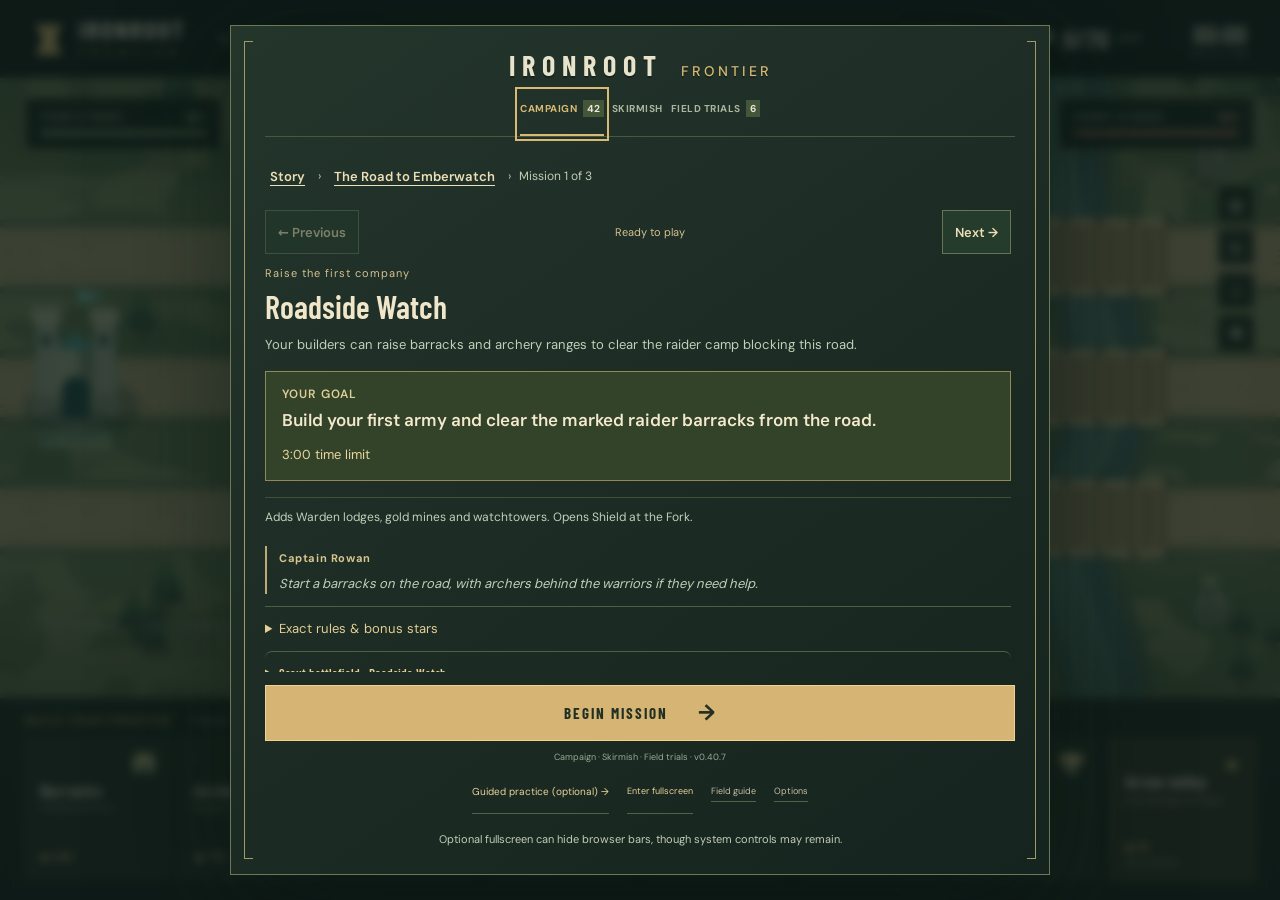
==== index.html @ f3756ae7 "Publish validated browser runtime" ====
<!doctype html>
<html lang="en" data-runtime-version="ironroot-v0.40.7">
  <head>
    <meta charset="UTF-8" />
    <meta
      name="viewport"
      content="width=device-width, initial-scale=1, viewport-fit=cover"
    />
    <meta name="theme-color" content="#121d1b" />
    <meta
      name="description"
      content="Build an army, defend your citadel and fight across the frontier in this real-time strategy game."
    />
    <title>Ironroot Frontier · RTS</title>
    <link rel="manifest" href="./manifest.webmanifest" />
    <link rel="icon" href="./icon.svg" type="image/svg+xml" />
    <link rel="stylesheet" href="./styles.css" />
    <link rel="stylesheet" href="./report-view.css" />
    <link rel="stylesheet" href="./reward-feedback.css" />
  </head>
  <body>
    <div class="app" id="app">
      <header class="topbar" id="topbar">
        <a class="brand" href="./" aria-label="Ironroot Frontier home"
          ><span class="brand-mark">♜</span
          ><span>IRONROOT<small>F R O N T I E R</small></span></a
        >
        <div class="match-label">
          <span class="live-dot"></span>
          <span id="matchType">SOLO SKIRMISH</span>
          <span class="separator">/</span>
          <span id="opponentLabel">THE IRON MARSHAL</span>
        </div>
        <div class="resources">
          <div class="gold-block">
            <span class="coin">◆</span><b id="gold">420</b
            ><small id="income">+10 /s</small>
          </div>
          <div class="army-block">
            <span>⚑</span><b id="army">0/70</b><small>ARMY</small>
          </div>
          <div class="clock-block">
            <b id="time">00:00</b><small id="battleClockLabel">BATTLE TIME</small>
          </div>
        </div>
      </header>
      <p id="armyCapacityStatus" class="sr-only" role="status"></p>
      <main class="battlefield" id="battlefield">
        <canvas
          id="battle"
          aria-label="Battlefield. Select a building below, then tap a green build slot to place it once. Hold Shift with a mouse click to keep building. Drag or middle mouse drag to explore. Right-click or Escape cancels placement. Arrow keys pan."
          tabindex="0"
        ></canvas>
        <div class="battle-top" id="battleTop">
          <div class="base-status yours">
            <span>YOUR CITADEL</span>
            <div class="hp-track"><i id="yourHp"></i></div>
            <b id="yourHpText">100%</b>
          </div>
          <div class="phase" id="phase">
            THE LONG REACH <small>THREE LANES · ONE FRONTIER</small>
          </div>
          <div class="base-status enemy">
            <span>ENEMY CITADEL</span>
            <div class="hp-track"><i id="enemyHp"></i></div>
            <b id="enemyHpText">100%</b>
          </div>
        </div>
        <div id="objectiveHUD" class="objective-hud hidden" role="region" aria-label="Mission objectives">
          <span id="objectiveIdentity" class="objective-identity hidden"></span>
          <b id="objectiveProgress"></b><span id="objectiveTime"></span>
          <div id="protectedTargets" class="protected-targets hidden" role="group" aria-label="Protected original structures; activate to focus camera"></div>
          <div id="minorReserveHUD" class="minor-reserve-hud hidden" role="group" aria-label="Optional north reserve">
            <button id="focusMinorReserve" class="protected-target minor-reserve-card" type="button" aria-describedby="minorReserveDescription">
              <span id="minorReserveTitle" class="protected-name"></span>
              <span id="minorReserveDetail" class="protected-health"></span>
              <span id="minorReserveLocation" class="protected-focus-hint">Focus north</span>
            </button>
            <span id="minorReserveDescription" class="sr-only"></span>
          </div>
          <button id="compactBuild" class="compact-build" type="button" aria-controls="commandDeck" aria-expanded="false" aria-label="Open building controls">Build</button>
        </div>
        <div id="protectedAlert" class="sr-only" role="status" aria-live="polite" aria-atomic="true"></div>
        <div class="toolbelt" id="battleTools">
          <button
            id="pause"
            class="icon-button"
            title="Pause (Space)"
            aria-label="Pause game"
          >
            Ⅱ</button
          ><button
            id="speed"
            class="icon-button"
            title="Battle speed: 1×. Change to 1.5×"
            aria-label="Battle speed: 1×. Change to 1.5×"
          >
            1×</button
          ><button
            id="sound"
            class="icon-button muted"
            title="Sound effects"
            aria-label="Enable sound effects"
          >
            ♪</button
          ><button
            id="settings"
            class="icon-button"
            title="Options"
            aria-label="Open options"
          >
            ⚙
          </button>
        </div>
        <div class="map-note" id="mapNote">
          <span id="mapDefaultNote"><span class="key">DRAG</span> to explore
          <span class="note-dot">·</span> <span class="key">TAP</span> a
          building to manage it</span>
          <span id="fogMemoryHint" class="hidden">Dashed markers: last seen · Details in Pause</span>
        </div>
        <div id="toast" class="toast" role="status"></div>
        <div class="selection-panel hidden" id="selectionPanel">
          <div class="selection-heading">
            <span id="selectionIcon"></span>
            <div>
              <h3 id="selectionTitle"></h3>
              <p id="selectionDetail"></p>
            </div>
            <button id="closeSelection" aria-label="Close building details">
              ×
            </button>
          </div>
          <div class="selection-stats" id="selectionStats"></div>
          <p class="selection-description" id="selectionDescription"></p>
          <p class="selection-capacity hidden" id="selectionCapacity"></p>
          <div class="upgrade-preview" id="upgradePreview"></div>
          <div class="selection-actions">
            <button id="upgrade" class="gold-button" aria-describedby="upgradePreview">Upgrade</button
            ><button id="sell" class="secondary-button">Salvage</button>
          </div>
        </div>
        <p id="bridgeBattleStatus" class="sr-only hidden" aria-live="off"></p>
        <p id="citadelBattleStatus" class="sr-only hidden" aria-live="off"></p>
        <div class="bottom-map" id="mapControls">
          <button
            id="home"
            class="map-jump"
            title="Your base"
            aria-label="Go to your base"
          >
            ⌂</button
          ><canvas
            id="minimap"
            aria-label="Map overview. Tap to move the camera."
          ></canvas
          ><button
            id="front"
            class="map-jump"
            title="Follow frontline"
            aria-label="Follow the frontline"
          >
            ⚔
          </button>
        </div>
        <div
          id="controllerCursor"
          class="controller-cursor hidden"
          aria-hidden="true"
        >
          <span>A</span>
        </div>
      </main>
      <div id="protectedDock" class="protected-dock hidden"></div>
      <nav id="protectedNavigation" class="protected-navigation hidden" aria-label="Battle controls"></nav>
      <section class="command-deck" id="commandDeck" aria-label="Building controls">
        <section id="campaignTeaching" class="campaign-teaching hidden" aria-label="Campaign teaching">
          <div id="campaignCoach" class="campaign-coach hidden" role="status" aria-live="polite" tabindex="0" aria-label="Campaign hint. Scroll for more detail.">
            <strong id="coachNext" class="coach-next"></strong>
            <b id="coachTitle"></b><span id="coachText"></span>
          </div>
          <div id="coachActions" class="deck-tools teaching-actions">
            <button id="coachResume" class="hidden">Start battle</button>
            <button id="toggleCoach" class="hidden" aria-pressed="true">Hide hints</button>
          </div>
        </section>
        <div class="deck-heading" id="deckHeading">
          <span id="buildPrompt">BUILD YOUR FRONTIER</span
          ><small id="buildHelp"
            >Choose a building, then place it in your territory.</small
          ><button id="cancelBuild" class="hidden">Cancel ×</button>
        </div>
        <div class="deck-tools">
          <button id="coachReplay" class="hidden">Pause to learn</button>
          <button id="allBuildings" class="hidden" aria-expanded="false" aria-controls="buildCards">All buildings</button>
        </div>
        <div class="deck-body">
          <div class="build-cards" id="buildCards"></div>
          <button id="rally" class="rally-card" aria-label="Arrow volley. Area damage to troops." aria-describedby="rallyCost" aria-pressed="false">
            <span class="rally-icon">✦</span><b>Arrow volley</b
            ><small>Area damage to troops</small
            ><span class="rally-cost" id="rallyCost"
              >◆ 75 <em>25s cooldown</em></span
            >
          </button>
        </div>
      </section>
    </div>
    <div class="modal-backdrop pause-veil hidden" id="pauseVeil">
      <section class="pause-menu modal" role="dialog" aria-modal="true" aria-labelledby="pauseTitle" aria-describedby="pauseContext" aria-hidden="true">
        <header class="menu-heading">
          <div class="eyebrow">BATTLE MENU</div>
          <h2 id="pauseTitle">Paused</h2>
          <p id="pauseContext"></p>
        </header>
        <div class="pause-briefing">
          <h3 id="pauseBattleName"></h3>
          <p id="pauseObjective"></p>
          <details class="bridge-details" id="pauseArmyDetails">
            <summary id="pauseArmySummary">Army capacity</summary>
            <p id="pauseArmyStatus"></p>
          </details>
          <details id="pauseFogDetails" class="bridge-details fog-memory-details hidden">
            <summary id="pauseFogSummary">Last-seen details</summary>
            <p>Last-seen details are old observations, not confirmed current state. Crowded labels are omitted from the field. Positions run left to right along the known map.</p>
            <ul id="pauseFogList" aria-label="Last-seen enemy details"></ul>
          </details>
          <details id="pauseBridgeDetails" class="bridge-details hidden">
            <summary id="pauseBridgeTitle">Bridge control · experimental</summary>
            <p id="pauseBridgeStatus"></p>
            <p id="pauseBridgeRules"></p>
            <p id="pauseBridgeLegend">Map labels: Y = you, E = enemy, — = unowned, X = payout blocked. An arrow points to the side attempting a ground capture. Bridges are numbered from the top road.</p>
          </details>
        </div>
        <p id="pauseCitadelLegacy" class="rules-description hidden">This saved battle keeps earlier rules. Start a new battle from its briefing for citadel choices.</p>
          <button id="pauseCitadel" class="secondary-button hidden">Citadel upgrades<small id="pauseCitadelStatus"></small></button>
        <button id="resume" class="gold-button" data-dialog-focus>Resume battle <span aria-hidden="true">→</span></button>
        <div class="pause-utilities">
          <button id="pauseSettings" class="secondary-button">Options<small>Audio, display &amp; saves</small></button>
          <button id="help" class="secondary-button" aria-label="Open field guide">Field guide<small>Units, controls &amp; economy</small></button>
        </div>
        <p id="pauseSaveStatus" class="menu-status" role="status" aria-live="polite"></p>
        <div class="runtime-update hidden" data-runtime-update>
          <p id="pauseUpdateStatus" data-runtime-update-status role="status" aria-live="polite"></p>
          <button type="button" class="secondary-button" data-runtime-update-action aria-describedby="pauseUpdateStatus">Save &amp; update</button>
        </div>
        <p id="battleLimitWarning" class="battle-limit-warning hidden" role="status"></p>
        <div class="pause-exit-actions">
          <button id="saveExit" class="secondary-button">Save &amp; return to title</button>
          <button id="restartBattle" class="text-button">Restart battle…</button>
        </div>
      </section>
    </div>
    <div class="modal-backdrop citadel-backdrop hidden" id="citadelModal">
      <section class="citadel-menu modal" role="dialog" aria-modal="true" aria-labelledby="citadelTitle" aria-describedby="citadelReadiness citadelPauseNote" aria-hidden="true">
        <header class="menu-heading"><div class="eyebrow">OPTIONAL CITADEL CHOICE</div><h2 id="citadelTitle" tabindex="0" data-dialog-focus>Citadel upgrades</h2>
          <p id="citadelPauseNote">Home citadel upgrades. Battle paused. Resume to advance time, earn gold and recover health.</p>
        </header>
        <p id="citadelReadiness" class="citadel-readiness"></p>
        <p>Choose <strong>one option for this battle</strong>. Each costs <strong>190 gold</strong>. The choice cannot be sold or swapped. Keeping your gold for troops is also an option.</p>
        <div class="citadel-choices">
          <section class="citadel-choice"><h3>Extra Arrow</h3><p>Each citadel shot adds a half-strength arrow at a <strong>different enemy</strong> in range: 16 damage, or 9 after 5:00. The main shot, firing speed and range stay the same. A lone enemy receives no extra shot.</p><button id="buyCitadelArrows" class="gold-button" aria-describedby="citadelReadiness">Choose Extra Arrow · 190 gold</button></section>
          <section class="citadel-choice"><h3>Regeneration</h3><p>Recover <strong>3 HP/sec</strong> after <strong>8 seconds without citadel damage</strong>, and at least 8 seconds after buying. New damage restarts the wait. Heals up to ordinary maximum health, with no instant heal or lifetime limit. Stops during timed citadel decay.</p><button id="buyCitadelRegen" class="gold-button" aria-describedby="citadelReadiness">Choose Regeneration · 190 gold</button></section>
        </div>
        <div class="citadel-observation"><h3>Your citadel</h3><p id="citadelPlayerStatus"></p><h3>Enemy citadel</h3><p id="citadelEnemyStatus"></p></div>
        <details class="citadel-ai"><summary>How the enemy chooses</summary><p id="citadelAIPolicy"></p></details>
        <p id="citadelPurchaseStatus" class="menu-status" role="status" aria-live="polite"></p>
        <p id="citadelSaveWarning" class="menu-status save-warning hidden" role="alert" tabindex="-1"></p>
        <button id="citadelRetrySave" class="secondary-button hidden">Retry saving choice</button>
        <div class="citadel-actions"><button id="citadelBack" class="secondary-button">Back to pause menu</button><button id="citadelResume" class="gold-button">Resume battle</button></div>
      </section>
    </div>
    <div class="viewport-pause hidden" id="viewportModal">
      <section role="dialog" aria-modal="true" aria-labelledby="viewportTitle" aria-describedby="viewportReason" aria-hidden="true">
        <div class="viewport-message" role="region" tabindex="0" aria-labelledby="viewportTitle"><h2 id="viewportTitle">Battle paused for screen size</h2><p id="viewportReason">Rotate your device or enlarge the window. Your battle stays paused.</p><p id="viewportSaveStatus" role="status"></p></div>
        <div class="viewport-actions"><button id="viewportResume" class="gold-button" disabled>Resume battle</button><button id="viewportExit" class="secondary-button" data-dialog-focus>Save &amp; return to title</button></div>
      </section>
    </div>
    <div class="modal-backdrop" id="welcome">
      <section
        class="welcome modal campaign-mode"
        role="dialog"
        aria-modal="true"
        aria-labelledby="welcomeTitle"
      >
        <div class="eyebrow">A REAL-TIME TUG OF WAR</div>
        <div class="welcome-sigil">♜</div>
        <h1 id="welcomeTitle">IRONROOT<span>FRONTIER</span></h1>
        <p class="welcome-copy">
          Build your army and break through<br />to the enemy citadel.
        </p>
        <div class="welcome-rule"></div>
        <div class="mode-tabs">
          <button class="active" data-mode="campaign" aria-pressed="true">CAMPAIGN <span id="campaignCount">23</span></button
          ><button data-mode="skirmish" aria-pressed="false">SKIRMISH</button
          ><button data-mode="challenges">FIELD TRIALS <span>6</span></button>
        </div>
        <div id="skirmishConfig" class="hidden">
          <div class="mode-label">CHOOSE YOUR OPPONENT</div>
          <div class="difficulty-choices">
            <button class="active" data-difficulty="easy" aria-pressed="true">
              <b>The Outrider</b><small>Easy</small></button
            ><button data-difficulty="normal" aria-pressed="false">
              <b>The Marshal</b><small>Normal</small></button
            ><button data-difficulty="hard" aria-pressed="false">
              <b>The Warlord</b><small>Hard</small>
            </button>
          </div>
          <details class="map-picker" id="mapPicker">
            <summary id="mapPickerToggle">
              Battlefield <b id="selectedMapName">Classic</b>
            </summary>
            <div
              class="map-choices"
              id="mapChoices"
              aria-label="Choose battlefield"
            ></div>
            <p class="map-description" id="mapDescription"></p>
          </details>
          <label class="skirmish-rules-label" for="skirmishRules">Endgame
            <select id="skirmishRules" aria-describedby="skirmishRulesSummary">
              <option value="frontier-air-local-open">Open endgame</option>
              <option value="frontier-air-local-timed">Timed endgame</option>
            </select>
          </label>
          <p id="skirmishRulesSummary" class="rules-description"></p>
          <label class="skirmish-bridge-label" for="skirmishBridgeIncome">
            <input type="checkbox" id="skirmishBridgeIncome" aria-describedby="skirmishBridgeDescription" />
            <span>Bridge control income <small>Experimental · off by default</small></span>
          </label>
          <label class="skirmish-bridge-label" for="skirmishFog">
            <input type="checkbox" id="skirmishFog" aria-describedby="skirmishFogAvailability skirmishFogDescription" />
            <span>Fog of war <small>Experimental · off by default</small></span>
          </label>
          <p id="skirmishFogAvailability" class="rules-description"></p>
          <details class="skirmish-details" id="skirmishDetails">
            <summary>Battle rules &amp; details</summary>
            <h3>Endgame</h3>
            <p id="skirmishRulesDescription" class="rules-description"></p>
            <h3>Bridge control income</h3>
            <p id="skirmishBridgeDescription" class="rules-description"></p>
            <h3>Fog of war</h3>
            <p id="skirmishFogDescription" class="rules-description"></p>
            <h3>Citadel upgrades</h3>
            <p class="rules-description">Click or tap your home citadel to open Citadel upgrades, or use the pause menu. Spend 190 gold once on Extra Arrow or Regeneration, or keep the gold for your army.</p>
            <p class="rules-description">Saved battles keep their original rules.</p>
          </details>
        </div>
        <p class="skirmish-scroll-hint">Scroll to browse setup ↕</p>
        <div id="campaignConfig">
          <nav class="campaign-path" aria-label="Campaign navigation">
            <button id="campaignStoryNav">Story</button><span aria-hidden="true">›</span>
            <button id="campaignChapterNav"></button><span aria-hidden="true" data-mission-path>›</span>
            <span id="campaignMissionPosition" data-mission-path aria-current="page"></span>
          </nav>
          <section id="campaignStoryPage" class="hidden" aria-labelledby="campaignStoryTitle">
            <p class="campaign-kicker">THE STORY</p>
            <h2 id="campaignStoryTitle" tabindex="-1">The Ironroot Campaign</h2>
            <p class="campaign-story-copy">Rally the valley to reopen the sealed northern road, carry its signal over the mountains, and open the roads beyond the Crownworks.</p>
            <button id="campaignReturnMission" class="campaign-return">Return to your briefing →</button>
            <h3>Choose a chapter</h3>
            <div class="campaign-chapters" id="campaignChapters" aria-label="Chapters"></div>
            <details class="campaign-progress">
              <summary>Campaign progress</summary>
              <p id="campaignProgressText"></p>
              <p id="campaignIntroProgressText"></p>
            </details>
          </section>
          <section id="campaignChapterPage" class="hidden" aria-labelledby="campaignChapterTitle">
            <p class="campaign-kicker" id="campaignChapterLabel"></p>
            <h2 class="campaign-chapter-title" id="campaignChapterTitle" tabindex="-1"></h2>
            <p class="campaign-chapter-story" id="campaignChapterStory"></p>
            <p id="campaignChapterProgress" class="campaign-chapter-progress"></p>
            <h3>Choose a mission</h3>
            <div class="campaign-missions" id="campaignMissions" aria-label="Missions in this chapter"></div>
          </section>
          <section class="campaign-brief" id="campaignMissionPage" aria-labelledby="campaignMissionTitle">
            <div class="campaign-mission-nav" aria-label="Browse missions">
              <button id="campaignPrevious">← Previous</button>
              <span id="campaignMissionStatus"></span>
              <button id="campaignNext">Next →</button>
            </div>
            <p class="campaign-kicker" id="campaignMissionSubtitle"></p>
            <h2 id="campaignMissionTitle" tabindex="-1"></h2>
            <p id="campaignMissionDescription"></p>
            <div class="campaign-goal" aria-labelledby="campaignGoalLabel">
              <h3 id="campaignGoalLabel">Your goal</h3>
              <p id="campaignGoal"></p>
              <ul id="campaignGoalFacts"></ul>
              <p id="campaignProtection" class="hidden"></p>
            </div>
            <p class="campaign-unlock" id="campaignUnlock"></p>
            <div class="campaign-dialogue">
              <b id="campaignSpeaker"></b>
              <p id="campaignDialogue"></p>
            </div>
            <details id="campaignRules">
              <summary>Exact rules &amp; bonus stars</summary>
              <p class="challenge-objective" id="campaignObjective"></p>
              <ul id="campaignBriefing"></ul>
              <p class="campaign-medals" id="campaignMedals"></p>
            </details>
            <details class="campaign-scout" id="campaignScout">
              <summary id="campaignScoutToggle">Scout battlefield</summary>
              <div id="campaignScoutReport"></div>
            </details>
            <details id="campaignHintDetails">
              <summary>Commander’s hint</summary>
              <p id="campaignHint"></p>
            </details>
            <button id="skipIntroduction" class="text-button hidden">Return to current campaign</button>
          </section>
        </div>
        <div id="challengeConfig" class="hidden">
          <div class="challenge-choices" id="challengeChoices"></div>
          <div class="challenge-brief">
            <div class="challenge-heading">
              <h3 id="challengeName"></h3>
              <span id="challengeMedal"></span>
            </div>
            <p id="challengeDescription"></p>
            <p class="challenge-objective" id="challengeObjective"></p>
            <ul id="challengeBriefing"></ul>
            <details><summary>Scout the roads</summary><div id="challengeScouting"></div></details>
            <details>
              <summary>Commander’s hint</summary>
              <p id="challengeHint"></p>
            </details>
          </div>
        </div>
        <p id="briefingRestartStatus" class="save-warning hidden" role="status"></p>
        <button class="start-button" id="start">
          BEGIN MISSION <span>→</span>
        </button>
        <p class="save-status hidden" id="saveStatus" role="status"></p>
        <button id="exportUnreadableBattle" class="text-button hidden">Download original save</button>
        <div class="runtime-update hidden" data-runtime-update>
          <p id="welcomeUpdateStatus" data-runtime-update-status role="status" aria-live="polite"></p>
          <button type="button" class="secondary-button" data-runtime-update-action aria-describedby="welcomeUpdateStatus">Update game</button>
        </div>
        <p class="welcome-foot">Campaign · Skirmish · Field trials · v0.40.7</p>
        <div class="welcome-links">
          <a class="text-button training-link" id="welcomeTraining" href="./training.html" aria-label="Optional guided practice. Learn without changing your saved battle">Guided practice (optional) →</a>
          <button class="text-button" id="welcomeFullscreen" type="button" data-fullscreen aria-pressed="false" aria-describedby="welcomeFullscreenStatus">Enter fullscreen</button>
          <button class="text-button" id="welcomeHelp">
            Field guide</button
          ><button class="text-button" id="welcomeSettings">
            Options
          </button><button class="text-button hidden" id="lastResult">Last battle report</button>
          <p id="welcomeFullscreenStatus" class="welcome-fullscreen-status" data-fullscreen-status role="status">Fullscreen is optional and depends on your browser and device.</p>
        </div>
      </section>
    </div>
    <div class="modal-backdrop hidden" id="helpModal">
      <section
        class="guide modal"
        role="dialog"
        aria-modal="true"
        aria-labelledby="guideTitle"
      >
        <button
          class="modal-close"
          id="closeHelp"
          aria-label="Close field guide"
        >
          ×
        </button>
        <div class="eyebrow">THE COMMANDER'S FIELD GUIDE</div>
        <h2 id="guideTitle">How to play</h2>
        <p class="guide-intro">
          Build and upgrade your army’s buildings to destroy the enemy citadel;
          your troops march and fight automatically.
        </p>
        <div class="guide-grid">
          <article>
            <span>01</span>
            <h3>Build your army</h3>
            <p>
              Use the gold that arrives over time to place troop buildings on green slots;
              their troops march down the nearest lane.
            </p>
          </article>
          <article>
            <span>02</span>
            <h3>Combine troop types</h3>
            <p>
              Protect archers with warriors while wizards hit groups of ground troops.
              Against towers, bring siege; against gryphons that bypass melee,
              bring archers.
            </p>
          </article>
          <article>
            <span>03</span>
            <h3>Commit to a lane</h3>
            <p>
              Build several troop buildings in one lane, or spread them across lanes.
              Forward buildings reinforce faster, but are exposed.
            </p>
          </article>
          <article>
            <span>04</span>
            <h3>Support your troops</h3>
            <p>
              Towers buy time, but don't heal. Upgrade surviving buildings,
              invest in gold mines, or use an arrow volley to thin enemy troops.
            </p>
          </article>
        </div>
        <div class="guide-tip">
          <b>A war of attrition.</b> Towers can be worn down by continuous
          waves. After 5 minutes, production accelerates. Only in timed endgame,
          both citadels begin to crumble after 7 minutes. Open endgame has no timed citadel decay.
        </div>
        <p class="controls">
          <b>Mouse:</b> Left-click to place once or select · Shift-click to keep building · Drag or middle mouse drag to pan · Right-click to cancel placement<br />
          <b>Touch:</b> Tap to build once, then choose again · Drag to pan · Tap the minimap to jump<br /><b
            >Keyboard:</b
          >
          <span id="buildingKeyHelp"></span><br /><span id="battleKeyHelp"></span>
        </p>
        <p class="controls">Fullscreen is in Options, available from the title screen or pause menu. Use Tab then Enter or Space to activate its button. Browser and device support varies; Esc exits fullscreen.</p>
        <p class="controls" id="controllerHelp">
          <b>Controller · experimental:</b> Left stick moves the cursor, right
          stick pans. A confirms, B cancels, LB/RB chooses buildings, X opens
          HUD focus, Y arms Arrow volley, Start pauses. D-pad navigates controls. LT
          slows the cursor. Connect a standard controller and press a button.
          Physical hardware validation is ongoing.
        </p>
        <details class="codex-section" id="rosterGuide">
          <summary id="rosterGuideToggle">
            <span>Units &amp; economy</span
            ><small>Stats, counters and costs</small>
          </summary>
          <div class="codex-content">
            <p class="codex-note map-reference-note">
              Skirmish offers three physical battlefields: Classic has three
              roads and 24 sites per side. Long March adds a longer neutral
              crossing. Twin Span has two roads and 16 sites per side. Troop
              statistics and income rules stay the same. Chapters 1–4 and field trials use Classic. Chapter 5 also uses
              Long March and Twin Span. Shared Crossing in Chapter 6 uses Classic with cumulative bridge control and no bridge gold bonus.
            </p>
            <section id="flightGuide" class="flight-guide hidden"><h3 id="flightGuideTitle"></h3><p id="flightGuideText"></p></section>
          <p id="codexScope" class="codex-note"></p>
            <p id="codexCaveat" class="codex-note"></p>
            <h3 class="codex-heading">Troops</h3>
            <p class="codex-note">
              Select a portrait for stats, counters and production costs. Range
              and speed use world units.
            </p>
            <div class="codex-grid" id="unitCodex"></div>
            <h3 class="codex-heading">Towers &amp; mines</h3>
            <div class="codex-grid" id="structureCodex"></div>
            <details class="codex-economy">
              <summary>Gold, upgrades &amp; overtime</summary>
              <div class="codex-body" id="economyCodex"></div>
            </details>
          </div>
        </details>
        <button id="guideDone" class="gold-button">Close field guide</button>
      </section>
    </div>
    <div class="modal-backdrop hidden" id="settingsModal">
      <section
        class="settings-modal modal"
        role="dialog"
        aria-modal="true"
        aria-labelledby="settingsTitle"
      >
        <button
          class="modal-close"
          id="closeSettings"
          aria-label="Close options"
        >
          ×
        </button>
        <header class="menu-heading">
          <div class="eyebrow">GAME SETTINGS</div>
          <h2 id="settingsTitle">Options</h2>
          <p id="settingsContext">Changes apply immediately.</p>
        </header>
        <div class="settings-content">
        <button id="settingsFullscreen" class="secondary-button" type="button" data-fullscreen aria-pressed="false" aria-describedby="fullscreenStatus">Enter fullscreen</button>
        <p id="fullscreenStatus" class="controls" data-fullscreen-status role="status">Fullscreen depends on your browser and device. Esc exits fullscreen.</p>
        <div class="settings-grid">
          <label class="setting-row"
            ><span>Enable audio<small>Music and sound effects</small></span
            ><input id="audioEnabled" type="checkbox" /></label
          ><label class="setting-row"
            ><span>Music<small>Music that follows the battle</small></span
            ><input id="musicEnabled" type="checkbox" /></label
          ><label class="setting-row"
            ><span
              >Sound effects<small
                >Construction, combat and commands</small
              ></span
            ><input id="sfxEnabled" type="checkbox" /></label
          ><label class="setting-row volume-row"
            ><span>Master volume <b id="volumeValue">50%</b></span
            ><input
              id="masterVolume"
              type="range"
              min="0"
              max="100"
              step="1"
              aria-label="Master volume" /></label
          ><label class="setting-row volume-row"
            ><span>Music volume <b id="musicVolumeValue">70%</b></span
            ><input
              id="musicVolume"
              type="range"
              min="0"
              max="100"
              step="1"
              aria-label="Music volume" /></label
          ><label class="setting-row volume-row"
            ><span>Effects volume <b id="sfxVolumeValue">85%</b></span
            ><input
              id="sfxVolume"
              type="range"
              min="0"
              max="100"
              step="1"
              aria-label="Effects volume" /></label
          ><label class="setting-row"
            ><span>Reduced motion<small>Disable screen shake and flying debris</small></span
            ><input id="reduceMotion" type="checkbox" /></label
          ><label class="setting-row"
            ><span>Effect detail<small>Choose Low for slower devices</small></span
            ><select id="effectQuality">
              <option value="high">High</option>
              <option value="low">Low</option>
            </select></label
          >
        </div>
        <p id="preferenceSaveWarning" class="save-warning hidden" role="status"></p>
        <button id="retryPreferences" class="secondary-button hidden">Retry saving preferences</button>
        <details class="history-details" id="keyboardSettings">
          <summary>Battle keyboard controls</summary>
          <p>Shortcuts use physical key positions, so the labels may differ on non-US keyboards. Build slots follow the current battle’s roster and earned unlocks.</p>
          <p>Choose Change, then press a letter, digit, numpad digit, arrow or Space. Clear leaves an action unbound. Esc cancels capture; Tab moves on. Esc, Tab, Enter, modifier combinations and system keys are reserved. Only camera panning repeats while held.</p>
          <p>Optional guided practice retains its default controls. These settings apply to campaign, coaching and skirmishes in the main game.</p>
          <div id="keyboardRows"></div>
          <p id="keyboardStatus" role="status" aria-live="polite"></p>
          <button id="keyboardDefaults" type="button" class="secondary-button">Restore keyboard defaults</button>
        </details>
        <details class="history-details" id="controllerSettings">
          <summary>Controller controls · experimental</summary>
          <p id="controllerStatus">
            Connect a standard controller and press a button.
          </p>
          <p>
            Left stick: cursor · Right stick: pan · A: confirm/place · B: back ·
            X: HUD focus · Y: arrow volley · LB/RB: buildings · D-pad: navigate
            controls · Start: pause · View: home · Left stick press: follow ·
            LT: precision.
          </p>
          <p>
            In menus, use the stick or D-pad to select a control, then press A.
            Left/right adjusts sliders and choices. Touch and keyboard remain
            available. Physical controller testing is ongoing.
          </p>
        </details>
        <section
          id="profileRecovery"
          class="profile-recovery hidden"
          aria-label="Profile recovery"
        >
          <h3>Keep this session safe</h3>
          <p id="profileRecoveryMessage" role="alert"></p>
          <p>
            This tab will not write over a changed or partially restored
            profile. Keep it open while recovering. Reload replaces this tab’s
            retained battle with the verified saved profile. You can export the
            in-memory session first.
          </p>
          <button id="exportRecovery" class="secondary-button">
            Export in-memory session
          </button>
          <button id="retryProfileFinish" class="secondary-button hidden">
            Retry finalization
          </button>
          <button id="resumeRecovery" class="secondary-button hidden">
            Keep retained session
          </button>
          <button id="profileReload" class="gold-button">
            Reload saved profile
          </button>
        </section>
        <details class="history-details backup-details">
          <summary>Save backups</summary>
          <p>
            Download a portable JSON copy. Importing replaces this browser’s
            campaign stars, trial records, preferences, history and saved
            battle. Files stay on your device.
          </p>
          <label class="backup-check"
            ><input id="backupIncludeBattle" type="checkbox" checked /> Include
            saved battle</label
          >
          <div class="backup-actions">
            <button id="exportRetained" class="secondary-button">Export in-memory session</button>
            <button id="exportBackup" class="secondary-button">
              Export backup</button
            ><button id="importBackup" class="secondary-button">
              Choose backup to import
            </button>
          </div>
          <input
            id="backupFile"
            type="file"
            accept=".json,application/json"
            class="hidden"
            aria-label="Choose Ironroot backup file"
          />
          <p id="backupStatus" role="status"></p>
        </details>
        <details class="history-details">
          <summary>Recent battles</summary>
          <p id="historySaveWarning" class="save-warning hidden" role="status"></p>
          <button id="retryHistory" class="secondary-button hidden">Retry saving history</button>
          <div id="battleHistory"></div>
        </details>
        <p class="settings-note">
          Preferences, saved battles and medals stay on this browser or device.
          No account or tracking.
        </p>
        <details class="history-details credits-details" id="creditsDetails">
          <summary>Credits &amp; font licenses</summary>
          <p>
            Ironroot Frontier’s original 2D art and music are generated by code. Barlow Condensed and DM Sans are
            locally bundled under the SIL Open Font License 1.1. Their complete
            notices are below and included with this distribution.
          </p>
          <pre
            class="font-license"
            id="fontLicenseText"
            tabindex="0"
            aria-label="Complete font copyright and license notices"
          >
IRONROOT FRONTIER - THIRD-PARTY FONT NOTICES

Barlow Condensed and DM Sans are licensed under SIL Open Font License 1.1.
The complete, unabridged upstream copyright notices and licenses follow.
This license applies to these fonts, not to the game code or original art.

Prepared from the official Google Fonts repository, commit:
24ddc1f324cac5d9f5aedca126d298f56e3f1640
https://github.com/google/fonts/tree/24ddc1f324cac5d9f5aedca126d298f56e3f1640

Barlow Condensed 1.408: Jeremy Tribby / The Barlow Project Authors.
Upstream project: https://github.com/jpt/barlow
Four normal faces: 500, 600, 700 and 800.
DM Sans 4.004: Colophon Foundry / The DM Sans Project Authors.
Upstream project: https://github.com/googlefonts/dm-fonts
One normal variable face: weights 400 through 700.

Local modifications: Latin/UI glyph subsetting and WOFF2 conversion.
DM Sans optical size is pinned to upstream default 9; weight is limited
to 400-700. Hinting, layout features, family names, and original embedded
copyright/license notices are retained. DM Sans variable reparameterizing
introduces less than one font unit of measured coordinate rounding.
Neither included license specifies a Reserved Font Name. No endorsement
by the original authors is implied. Fonts are not sold separately.

================ BARLOW CONDENSED: ORIGINAL LICENSE ================

Copyright 2017 The Barlow Project Authors (https://github.com/jpt/barlow)

This Font Software is licensed under the SIL Open Font License, Version 1.1.
This license is copied below, and is also available with a FAQ at:
http://scripts.sil.org/OFL


-----------------------------------------------------------
SIL OPEN FONT LICENSE Version 1.1 - 26 February 2007
-----------------------------------------------------------

PREAMBLE
The goals of the Open Font License (OFL) are to stimulate worldwide
development of collaborative font projects, to support the font creation
efforts of academic and linguistic communities, and to provide a free and
open framework in which fonts may be shared and improved in partnership
with others.

The OFL allows the licensed fonts to be used, studied, modified and
redistributed freely as long as they are not sold by themselves. The
fonts, including any derivative works, can be bundled, embedded, 
redistributed and/or sold with any software provided that any reserved
names are not used by derivative works. The fonts and derivatives,
however, cannot be released under any other type of license. The
requirement for fonts to remain under this license does not apply
to any document created using the fonts or their derivatives.

DEFINITIONS
&quot;Font Software&quot; refers to the set of files released by the Copyright
Holder(s) under this license and clearly marked as such. This may
include source files, build scripts and documentation.

&quot;Reserved Font Name&quot; refers to any names specified as such after the
copyright statement(s).

&quot;Original Version&quot; refers to the collection of Font Software components as
distributed by the Copyright Holder(s).

&quot;Modified Version&quot; refers to any derivative made by adding to, deleting,
or substituting -- in part or in whole -- any of the components of the
Original Version, by changing formats or by porting the Font Software to a
new environment.

&quot;Author&quot; refers to any designer, engineer, programmer, technical
writer or other person who contributed to the Font Software.

PERMISSION &amp; CONDITIONS
Permission is hereby granted, free of charge, to any person obtaining
a copy of the Font Software, to use, study, copy, merge, embed, modify,
redistribute, and sell modified and unmodified copies of the Font
Software, subject to the following conditions:

1) Neither the Font Software nor any of its individual components,
in Original or Modified Versions, may be sold by itself.

2) Original or Modified Versions of the Font Software may be bundled,
redistributed and/or sold with any software, provided that each copy
contains the above copyright notice and this license. These can be
included either as stand-alone text files, human-readable headers or
in the appropriate machine-readable metadata fields within text or
binary files as long as those fields can be easily viewed by the user.

3) No Modified Version of the Font Software may use the Reserved Font
Name(s) unless explicit written permission is granted by the corresponding
Copyright Holder. This restriction only applies to the primary font name as
presented to the users.

4) The name(s) of the Copyright Holder(s) or the Author(s) of the Font
Software shall not be used to promote, endorse or advertise any
Modified Version, except to acknowledge the contribution(s) of the
Copyright Holder(s) and the Author(s) or with their explicit written
permission.

5) The Font Software, modified or unmodified, in part or in whole,
must be distributed entirely under this license, and must not be
distributed under any other license. The requirement for fonts to
remain under this license does not apply to any document created
using the Font Software.

TERMINATION
This license becomes null and void if any of the above conditions are
not met.

DISCLAIMER
THE FONT SOFTWARE IS PROVIDED &quot;AS IS&quot;, WITHOUT WARRANTY OF ANY KIND,
EXPRESS OR IMPLIED, INCLUDING BUT NOT LIMITED TO ANY WARRANTIES OF
MERCHANTABILITY, FITNESS FOR A PARTICULAR PURPOSE AND NONINFRINGEMENT
OF COPYRIGHT, PATENT, TRADEMARK, OR OTHER RIGHT. IN NO EVENT SHALL THE
COPYRIGHT HOLDER BE LIABLE FOR ANY CLAIM, DAMAGES OR OTHER LIABILITY,
INCLUDING ANY GENERAL, SPECIAL, INDIRECT, INCIDENTAL, OR CONSEQUENTIAL
DAMAGES, WHETHER IN AN ACTION OF CONTRACT, TORT OR OTHERWISE, ARISING
FROM, OUT OF THE USE OR INABILITY TO USE THE FONT SOFTWARE OR FROM
OTHER DEALINGS IN THE FONT SOFTWARE.

================ DM SANS: ORIGINAL LICENSE ================

Copyright 2014 The DM Sans Project Authors (https://github.com/googlefonts/dm-fonts)

This Font Software is licensed under the SIL Open Font License, Version 1.1.
This license is copied below, and is also available with a FAQ at:
https://scripts.sil.org/OFL


-----------------------------------------------------------
SIL OPEN FONT LICENSE Version 1.1 - 26 February 2007
-----------------------------------------------------------

PREAMBLE
The goals of the Open Font License (OFL) are to stimulate worldwide
development of collaborative font projects, to support the font creation
efforts of academic and linguistic communities, and to provide a free and
open framework in which fonts may be shared and improved in partnership
with others.

The OFL allows the licensed fonts to be used, studied, modified and
redistributed freely as long as they are not sold by themselves. The
fonts, including any derivative works, can be bundled, embedded, 
redistributed and/or sold with any software provided that any reserved
names are not used by derivative works. The fonts and derivatives,
however, cannot be released under any other type of license. The
requirement for fonts to remain under this license does not apply
to any document created using the fonts or their derivatives.

DEFINITIONS
&quot;Font Software&quot; refers to the set of files released by the Copyright
Holder(s) under this license and clearly marked as such. This may
include source files, build scripts and documentation.

&quot;Reserved Font Name&quot; refers to any names specified as such after the
copyright statement(s).

&quot;Original Version&quot; refers to the collection of Font Software components as
distributed by the Copyright Holder(s).

&quot;Modified Version&quot; refers to any derivative made by adding to, deleting,
or substituting -- in part or in whole -- any of the components of the
Original Version, by changing formats or by porting the Font Software to a
new environment.

&quot;Author&quot; refers to any designer, engineer, programmer, technical
writer or other person who contributed to the Font Software.

PERMISSION &amp; CONDITIONS
Permission is hereby granted, free of charge, to any person obtaining
a copy of the Font Software, to use, study, copy, merge, embed, modify,
redistribute, and sell modified and unmodified copies of the Font
Software, subject to the following conditions:

1) Neither the Font Software nor any of its individual components,
in Original or Modified Versions, may be sold by itself.

2) Original or Modified Versions of the Font Software may be bundled,
redistributed and/or sold with any software, provided that each copy
contains the above copyright notice and this license. These can be
included either as stand-alone text files, human-readable headers or
in the appropriate machine-readable metadata fields within text or
binary files as long as those fields can be easily viewed by the user.

3) No Modified Version of the Font Software may use the Reserved Font
Name(s) unless explicit written permission is granted by the corresponding
Copyright Holder. This restriction only applies to the primary font name as
presented to the users.

4) The name(s) of the Copyright Holder(s) or the Author(s) of the Font
Software shall not be used to promote, endorse or advertise any
Modified Version, except to acknowledge the contribution(s) of the
Copyright Holder(s) and the Author(s) or with their explicit written
permission.

5) The Font Software, modified or unmodified, in part or in whole,
must be distributed entirely under this license, and must not be
distributed under any other license. The requirement for fonts to
remain under this license does not apply to any document created
using the Font Software.

TERMINATION
This license becomes null and void if any of the above conditions are
not met.

DISCLAIMER
THE FONT SOFTWARE IS PROVIDED &quot;AS IS&quot;, WITHOUT WARRANTY OF ANY KIND,
EXPRESS OR IMPLIED, INCLUDING BUT NOT LIMITED TO ANY WARRANTIES OF
MERCHANTABILITY, FITNESS FOR A PARTICULAR PURPOSE AND NONINFRINGEMENT
OF COPYRIGHT, PATENT, TRADEMARK, OR OTHER RIGHT. IN NO EVENT SHALL THE
COPYRIGHT HOLDER BE LIABLE FOR ANY CLAIM, DAMAGES OR OTHER LIABILITY,
INCLUDING ANY GENERAL, SPECIAL, INDIRECT, INCIDENTAL, OR CONSEQUENTIAL
DAMAGES, WHETHER IN AN ACTION OF CONTRACT, TORT OR OTHERWISE, ARISING
FROM, OUT OF THE USE OR INABILITY TO USE THE FONT SOFTWARE OR FROM
OTHER DEALINGS IN THE FONT SOFTWARE.
</pre
          >
        </details>
        </div>
        <footer class="settings-footer">
          <button id="settingsDone" class="gold-button">Done</button>
        </footer>
      </section>
    </div>
    <div class="modal-backdrop hidden" id="restartModal">
      <section class="menu-confirm modal" role="dialog" aria-modal="true" aria-labelledby="restartTitle" aria-describedby="restartDescription" aria-hidden="true">
        <div class="eyebrow">A FRESH ATTEMPT</div>
        <h2 id="restartTitle">Restart battle?</h2>
        <p id="restartDescription">This replaces your unfinished battle and its checkpoint. Campaign progress, medals, preferences and completed battle history are kept.</p>
        <p id="restartStatus" class="menu-status" role="status"></p>
        <div class="menu-confirm-actions">
          <button id="cancelRestart" class="gold-button" data-dialog-focus>Cancel</button>
          <button id="confirmRestart" class="secondary-button">Restart battle</button>
        </div>
      </section>
    </div>
    <div class="modal-backdrop hidden" id="resultModal">
      <section
        class="result modal"
        role="dialog"
        aria-modal="true"
        aria-labelledby="resultTitle"
      >
        <div class="result-body" id="resultBody">
        <div class="eyebrow" id="resultEyebrow">BATTLE WON</div>
        <div class="result-sigil" id="resultSigil">⚑</div>
        <h2 id="resultTitle">VICTORY</h2>
        <p id="resultCopy">Your army broke the enemy citadel.</p>
        <section id="resultFacts" class="result-facts hidden" aria-label="Final battle snapshot"></section>
        <ul id="resultProtectedLoss" class="result-protected-loss hidden" aria-label="Protected structure losses"></ul>
        <div id="resultObjectives" class="result-objectives hidden"></div>
        <p id="progressSaveWarning" class="save-warning hidden" role="status">
          Progress could not be saved on this browser. Keep this page open and
          free some storage before leaving.
        </p>
        <div class="result-stats">
          <div><b id="resultTime"></b><span>BATTLE TIME</span></div>
          <div><b id="resultKills"></b><span>ENEMIES FELLED</span></div>
          <div><b id="resultBuilt"></b><span>BUILDINGS RAISED</span></div>
        </div>
        <p id="resultHistoryWarning" class="save-warning hidden" role="status"></p>
        <p id="resultRestartStatus" class="save-warning hidden" role="status"></p>
        <button id="retryResultHistory" class="secondary-button hidden">Retry saving history</button>
        <div id="resultReport" class="hidden"></div>
        <p id="resultReportIssue" class="save-warning hidden" role="status"></p>
        </div>
        <div class="result-actions">
        <button id="playAgain" class="start-button" data-dialog-focus>
          NEW SKIRMISH <span>→</span></button
        ><button id="replayMission" class="secondary-button hidden">Replay for more stars</button
        ><button id="resultMenu" class="text-button">Return to title</button
        ><button id="inspectBattle" class="text-button">
          Inspect the battlefield
        </button>
        </div>
      </section>
    </div>
    <div class="modal-backdrop hidden" id="backupModal">
      <section
        class="backup-modal modal"
        role="dialog"
        aria-modal="true"
        aria-labelledby="backupTitle"
      >
        <div class="eyebrow">SAVE BACKUP</div>
        <h2 id="backupTitle">Restore this backup?</h2>
        <p id="backupSummary"></p>
        <p class="backup-warning">
          This replaces this browser’s campaign stars, trial records, preferences,
          battle history and saved battle, including your current battle.
          Export a backup first to keep your current progress.
        </p>
        <p>Close other Ironroot tabs before restoring a backup.</p>
        <label id="backupRecoveryRow" class="backup-check hidden"
          ><input id="backupRecoveryConsent" type="checkbox" /> Other Ironroot
          tabs are closed. Replace the unfinished restoration with this
          backup.</label
        >
        <p id="backupImportStatus" role="alert"></p>
        <button id="cancelImport" class="secondary-button">Cancel</button
        ><button id="confirmImport" class="gold-button">
          Replace local saves
        </button>
      </section>
    </div>
    <div class="modal-backdrop hidden" id="coachingModal">
      <section class="coaching-modal modal" role="dialog" aria-modal="true" aria-labelledby="coachingTitle" aria-describedby="coachingText coachingAgency">
        <div class="coaching-copy" role="region" tabindex="0" aria-label="Teaching instructions">
          <div class="eyebrow">TEACHING PAUSE</div>
          <h2 id="coachingTitle"></h2>
          <p id="coachingText"></p>
          <p id="coachingAgency">Time, troops and income stay stopped while you build. Gold costs still apply. The gold ring is a suggestion; choose any valid site or another building. Selecting a building brings its suggestion into view. Use Start or Resume whenever you’re ready.</p>
        </div>
        <div class="coaching-actions">
          <button id="coachingPlan" class="gold-button" data-dialog-focus>Build while paused</button>
          <button id="coachingPlay" class="secondary-button">Start battle now</button>
        </div>
      </section>
    </div>
    <script type="module" src="./app.js"></script>
  </body>
</html>
---- styles.css ----
/* Locally bundled typefaces for online and offline play.
   Font files and complete OFL notices must be deployed together.
   Derived from pinned Google Fonts sources; see FONTS-NOTICES.txt. */

@font-face {
  font-family: 'Barlow Condensed';
  src: url('./barlow-condensed-latin-500.woff2') format('woff2');
  font-style: normal;
  font-weight: 500;
  font-display: swap;
}

@font-face {
  font-family: 'Barlow Condensed';
  src: url('./barlow-condensed-latin-600.woff2') format('woff2');
  font-style: normal;
  font-weight: 600;
  font-display: swap;
}

@font-face {
  font-family: 'Barlow Condensed';
  src: url('./barlow-condensed-latin-700.woff2') format('woff2');
  font-style: normal;
  font-weight: 700;
  font-display: swap;
}

@font-face {
  font-family: 'Barlow Condensed';
  src: url('./barlow-condensed-latin-800.woff2') format('woff2');
  font-style: normal;
  font-weight: 800;
  font-display: swap;
}

@font-face {
  font-family: 'DM Sans';
  src: url('./dm-sans-latin-400-700.woff2') format('woff2');
  font-style: normal;
  font-weight: 400 700;
  font-display: swap;
}

:root {
  --bg: #101916;
  --panel: #18231f;
  --panel2: #202c26;
  --line: #39473c;
  --ink: #eee9d9;
  --muted: #9fae9c;
  --gold: #d9b974;
  --green: #9abc86;
  --red: #d9856f;
  --font: 'DM Sans', system-ui, sans-serif;
  --display: 'Barlow Condensed', 'Arial Narrow', Impact, sans-serif;
}
* {
  box-sizing: border-box;
}
html,
body {
  margin: 0;
  background: var(--bg);
  color: var(--ink);
  font-family: var(--font);
  overflow: hidden;
  height: 100%;
  overscroll-behavior: none;
}
button,
a,
canvas {
  -webkit-tap-highlight-color: transparent;
}
button {
  font: inherit;
  cursor: pointer;
  color: inherit;
  border: 0;
}
button:focus-visible,
a:focus-visible,
canvas:focus-visible {
  outline: 2px solid var(--gold);
  outline-offset: 3px;
}
button:disabled {
  cursor: not-allowed;
  opacity: 0.45;
}
.hidden {
  display: none !important;
}
.app {
  height: 100vh;
  height: 100dvh;
  min-height: 420px;
  display: flex;
  flex-direction: column;
}
.topbar {
  height: 78px;
  flex-shrink: 0;
  display: flex;
  align-items: center;
  padding: 0 30px;
  gap: 35px;
  background: #131f1b;
  border-bottom: 1px solid #3b493c;
  z-index: 3;
}
.brand {
  display: flex;
  align-items: center;
  color: var(--ink);
  text-decoration: none;
  font: 700 25px/0.9 var(--display);
  letter-spacing: 2px;
  gap: 11px;
}
.brand small {
  display: block;
  font: 500 10px var(--font);
  letter-spacing: 2px;
  margin-top: 6px;
  color: var(--gold);
}
.brand-mark {
  font-size: 40px;
  color: var(--gold);
  line-height: 1;
}
.match-label {
  display: flex;
  gap: 9px;
  align-items: center;
  font-size: 10px;
  font-weight: 600;
  letter-spacing: 1.2px;
  color: #a6b19e;
}
.live-dot {
  width: 5px;
  height: 5px;
  background: #a8be87;
  border-radius: 50%;
  box-shadow: 0 0 10px #a8be8744;
}
.separator {
  color: #4c5a4d;
  margin: 0 5px;
}
.resources {
  margin-left: auto;
  display: flex;
  height: 37px;
  align-items: center;
  gap: 23px;
}
.resources > div {
  display: flex;
  align-items: center;
  gap: 7px;
}
.resources b {
  font: 600 25px var(--display);
  font-variant-numeric: tabular-nums;
}
.resources small {
  font-size: 10px;
  color: var(--muted);
}
.gold-block {
  color: var(--gold);
}
.coin {
  font-size: 19px;
}
.army-block {
  padding: 0 23px;
  border-left: 1px solid var(--line);
  border-right: 1px solid var(--line);
}
.army-block > span {
  color: #a8c2a0;
  font-size: 22px;
}
#army.army-full { color: var(--gold); }
.clock-block {
  flex-direction: column;
  gap: 0 !important;
}
.clock-block small {
  font-size: 8px;
  letter-spacing: 1px;
}
.battlefield {
  position: relative;
  flex: 1;
  min-height: 200px;
  background: #6a7854;
  overflow: hidden;
  isolation: isolate;
}
#battle {
  width: 100%;
  height: 100%;
  display: block;
  touch-action: none;
  cursor: grab;
}
#battle.placing {
  cursor: crosshair;
}
#battle.dragging {
  cursor: grabbing;
}
.battle-top {
  position: absolute;
  top: 20px;
  left: 26px;
  right: 26px;
  display: flex;
  align-items: center;
  justify-content: space-between;
  gap: 18px;
  pointer-events: none;
}
.base-status {
  position: relative;
  width: 195px;
  max-width: 27vw;
  padding: 12px 14px 13px;
  background: #13211de8;
  border: 1px solid #465745;
  box-shadow: 0 5px 20px #15211625;
  backdrop-filter: blur(10px);
}
.base-status span {
  display: block;
  font-size: 9px;
  letter-spacing: 1.8px;
  font-weight: 700;
  color: #cad2b9;
  margin-bottom: 8px;
}
.base-status b {
  position: absolute;
  right: 13px;
  top: 11px;
  font: 500 12px var(--display);
  color: #a2c692;
}
.hp-track {
  height: 4px;
  background: #435241;
}
.hp-track i {
  display: block;
  height: 100%;
  width: 100%;
  background: #9abb85;
  transition: width 0.2s;
}
.enemy {
  border-color: #665546;
}
.enemy b {
  color: #eaa28b;
}
.enemy .hp-track i {
  background: #d78c70;
}
.phase {
  text-align: center;
  font: 700 14px var(--display);
  letter-spacing: 3px;
  color: #eef1dc;
  text-shadow: 0 2px 5px #203020;
}
.phase small {
  display: block;
  font: 500 8px var(--font);
  letter-spacing: 1.6px;
  margin-top: 5px;
  color: #dae4cb;
}
.toolbelt {
  position: absolute;
  top: 108px;
  right: 26px;
  display: flex;
  flex-direction: column;
  gap: 7px;
}
.icon-button {
  height: 36px;
  width: 36px;
  background: #15231de3;
  border: 1px solid #56634b;
  font: 600 16px var(--display);
  color: #d9e0cb;
  box-shadow: 0 3px 6px #20302026;
}
.icon-button:hover {
  background: #354331;
}
.icon-button.muted {
  opacity: 0.65;
}
.map-note {
  position: absolute;
  bottom: 65px;
  left: 26px;
  font-size: 10px;
  color: #e8eadc;
  text-shadow: 0 1px 4px #122617;
  pointer-events: none;
  opacity: 0.8;
}
.key {
  font-size: 8px;
  letter-spacing: 1px;
  border: 1px solid #dce3c866;
  padding: 3px 5px;
  margin-right: 3px;
}
.note-dot {
  padding: 0 7px;
}
.bottom-map {
  position: absolute;
  bottom: 16px;
  left: 50%;
  transform: translateX(-50%);
  display: flex;
  align-items: center;
  gap: 8px;
  filter: drop-shadow(0 4px 6px #22302044);
}
#minimap {
  height: 35px;
  width: 280px;
  border: 2px solid #15221b;
  cursor: pointer;
  touch-action: none;
  background: #526646;
}
.map-jump {
  width: 31px;
  height: 31px;
  background: #18271fee;
  border: 1px solid #879577;
  color: #d5dcc5;
  font-size: 19px;
}
.toast {
  position: absolute;
  left: 50%;
  top: 100px;
  transform: translate(-50%, -10px);
  opacity: 0;
  transition: 0.15s;
  pointer-events: none;
  background: #15231df0;
  border: 1px solid #bfaa6a;
  padding: 12px 20px;
  text-align: center;
  color: #eee7d4;
  font-size: 12px;
  box-shadow: 0 6px 24px #10201633;
  max-width: 80%;
}
.toast.show {
  opacity: 1;
  transform: translate(-50%, 0);
}
.command-deck {
  padding: 16px 25px 20px;
  background: linear-gradient(#1c2821, #16221c);
  border-top: 1px solid #647053;
  z-index: 2;
  flex-shrink: 0;
}
.deck-heading {
  display: flex;
  align-items: center;
  margin-bottom: 12px;
  gap: 20px;
}
.deck-heading > span {
  font-size: 10px;
  font-weight: 700;
  letter-spacing: 2px;
  color: var(--gold);
}
.deck-heading > small {
  font-size: 10px;
  color: var(--muted);
}
.deck-heading > button {
  font-size: 10px;
  background: none;
  color: var(--gold);
  margin-left: auto;
}
.deck-body {
  display: flex;
  gap: 14px;
}
.build-cards {
  display: grid;
  grid-template-columns: repeat(5, minmax(100px, 1fr));
  gap: 10px;
  flex: 1;
}
.build-card {
  position: relative;
  text-align: left;
  min-width: 0;
  padding: 14px 14px 12px;
  background: #233027;
  border: 1px solid #43513d;
  transition:
    background 0.15s,
    transform 0.15s,
    border-color 0.15s;
  overflow: hidden;
}
.build-card:hover {
  background: #2e3b2d;
  border-color: #7d8c65;
  transform: translateY(-2px);
}
.build-card.active {
  background: #3b4630;
  border-color: var(--gold);
  box-shadow: inset 0 0 0 1px var(--gold);
}
.build-card.unaffordable {
  filter: saturate(0.5);
  opacity: 0.57;
}
.build-card .card-top {
  display: flex;
  align-items: center;
  gap: 10px;
  margin-bottom: 8px;
}
.building-symbol {
  height: 36px;
  width: 38px;
  flex-shrink: 0;
}
.building-symbol svg {
  width: 100%;
  height: 100%;
  overflow: visible;
}
.build-card h3 {
  margin: 0;
  font: 600 18px var(--display);
  letter-spacing: 0.4px;
}
.build-card .role {
  display: block;
  color: #99ab8d;
  font-size: 9px;
  margin-top: 1px;
}
.build-card .cost {
  font-size: 12px;
  font-weight: 600;
  color: var(--gold);
  display: flex;
  justify-content: space-between;
  align-items: center;
}
.build-card .cost small {
  font-size: 8px;
  color: #92a186;
  font-weight: 400;
  letter-spacing: 0.3px;
}
.keyboard-row {
  display: grid;
  grid-template-columns: minmax(0, 1fr) auto auto;
  gap: 6px;
  align-items: center;
  padding: 8px 0;
  border-bottom: 1px solid #ffffff20;
}
.keyboard-label { grid-column: 1 / -1; overflow-wrap: anywhere; }
.keyboard-key { font-weight: 700; overflow-wrap: anywhere; }
.keyboard-row button {
  min-height: 44px; padding: 6px 10px;
  color: var(--ink); background: #324231; border: 1px solid var(--muted);
}
.keyboard-row button:hover { background: #40543d; border-color: var(--gold); }
#keyboardStatus { min-height: 1.5em; }
.hotkey {
  position: absolute;
  right: 9px;
  top: 8px;
  font: 500 9px var(--font);
  color: #8c9e80;
  opacity: 0.55;
}
.rally-card {
  width: 145px;
  flex-shrink: 0;
  background: #33382a;
  border: 1px solid #696545;
  text-align: left;
  padding: 12px 14px;
  position: relative;
  display: flex;
  flex-direction: column;
}
.rally-card.active {
  border-color: #f2d47d;
  background: #565138;
}
.rally-icon {
  position: absolute;
  top: 10px;
  right: 12px;
  font-size: 24px;
  color: #d5b976;
}
.rally-card b {
  font: 600 18px var(--display);
  margin-top: 14px;
}
.rally-card > small {
  font-size: 9px;
  color: #b5b09b;
  margin-top: 2px;
}
.rally-cost {
  font-size: 11px;
  font-weight: 700;
  color: var(--gold);
  margin-top: auto;
  padding-top: 10px;
}
.rally-cost em {
  font: 400 8px var(--font);
  color: #b2af98;
  display: block;
  margin-top: 3px;
}
.selection-panel {
  position: absolute;
  left: 26px;
  bottom: 80px;
  width: 300px;
  background: #17251ff2;
  border: 1px solid #9c9d6c;
  padding: 15px;
  box-shadow: 0 10px 40px #14241955;
  backdrop-filter: blur(8px);
}
.selection-heading {
  display: flex;
  align-items: center;
  gap: 10px;
}
.selection-heading > span {
  width: 32px;
}
.selection-heading svg {
  width: 32px;
  height: 32px;
}
.selection-heading h3 {
  margin: 0;
  font: 600 22px var(--display);
}
.selection-heading p {
  margin: 3px 0 0;
  color: var(--muted);
  font-size: 10px;
}
.selection-heading button {
  margin-left: auto;
  background: none;
  font-size: 24px;
  color: #b2b89f;
  align-self: flex-start;
}
.selection-stats {
  font-size: 10px;
  display: flex;
  justify-content: space-between;
  gap: 10px;
  padding: 14px 0;
  color: #b8c3ac;
}
.selection-actions {
  display: flex;
  gap: 8px;
}
.upgrade-preview { border-top: 1px solid #56664a; padding-top: 8px; margin-bottom: 10px; font-size: 11px; line-height: 1.4; }
.upgrade-preview h4 { margin: 0 0 6px; color: var(--gold); font-size: 12px; }
.upgrade-preview dl { margin: 0; }
.upgrade-preview dl > div { display: flex; justify-content: space-between; gap: 8px; margin-top: 3px; flex-wrap: wrap; }
.upgrade-preview dt { color: #b9c7ae; }
.upgrade-preview dd { margin: 0; color: #e3e8d7; font-variant-numeric: tabular-nums; }
.upgrade-preview p { margin: 6px 0 0; color: #b9c7ae; font-size: 10px; }
.selection-capacity { margin: 0 0 10px; color: var(--gold); font-size: 11px; line-height: 1.5; }
.result-facts { margin: 16px 0; padding: 12px; background: #112018; border: 1px solid #56664a; text-align: left; }
.result-facts h3 { margin: 0 0 8px; font: 600 20px var(--display); }
.result-facts dl { margin: 0; font-size: 12px; line-height: 1.5; }
.result-facts dl > div { display: flex; flex-wrap: wrap; justify-content: space-between; gap: 4px 12px; margin: 4px 0; }
.result-facts dt { color: #b9c7ae; }
.result-facts dd { margin: 0; font-variant-numeric: tabular-nums; }
.gold-button {
  background: var(--gold);
  color: #243024;
  font-weight: 700;
  font-size: 11px;
  min-height: 38px;
  padding: 10px 16px;
}
.secondary-button {
  background: #324231;
  border: 1px solid #56664a;
  color: #c9d2bb;
  font-size: 10px;
  padding: 8px 11px;
}
#retryPreferences,
#retryHistory,
#retryResultHistory {
  min-height: 44px;
}
.selection-actions .gold-button {
  flex: 1;
}
.pause-veil {
  position: absolute;
  inset: 0;
  background: #10211985;
  display: flex;
  flex-direction: column;
  align-items: center;
  justify-content: center;
  backdrop-filter: blur(3px);
  z-index: 5;
  gap: 15px;
}
.pause-veil > span {
  font: 600 38px var(--display);
  letter-spacing: 6px;
}
.pause-veil small {
  color: #cad1b9;
  font-size: 12px;
}
.modal-backdrop {
  position: fixed;
  inset: 0;
  z-index: 10;
  background: #0c1816b5;
  display: flex;
  align-items: center;
  justify-content: center;
  padding: 20px;
  backdrop-filter: blur(5px);
}
.modal {
  background: linear-gradient(145deg, #24352c, #15241e);
  border: 1px solid #6d7955;
  box-shadow: 0 25px 100px #07130d80;
  max-height: calc(100dvh - 40px);
  overflow: auto;
}
.welcome {
  width: 570px;
  text-align: center;
  padding: 33px 38px 25px;
  position: relative;
}
.welcome:before,
.welcome:after {
  content: '';
  position: absolute;
  top: 15px;
  bottom: 15px;
  width: 8px;
  border-top: 1px solid #9d9c69;
  border-bottom: 1px solid #9d9c69;
}
.welcome:before {
  left: 13px;
  border-left: 1px solid #9d9c69;
}
.welcome:after {
  right: 13px;
  border-right: 1px solid #9d9c69;
}
.eyebrow {
  font-size: 9px;
  letter-spacing: 3px;
  color: #bdc5a7;
  font-weight: 600;
}
.welcome-sigil {
  font-size: 50px;
  color: var(--gold);
  line-height: 1.1;
  margin-top: 18px;
}
.welcome h1 {
  font: 700 64px/0.9 var(--display);
  letter-spacing: 7px;
  margin: 12px 0 19px;
  color: #e8e4cc;
  text-shadow: 0 2px #17231c;
}
.welcome h1 span {
  display: block;
  font: 500 15px var(--font);
  letter-spacing: 13px;
  color: var(--gold);
  padding-left: 10px;
  margin-top: 12px;
}
.welcome-copy {
  font: 400 14px/1.6 var(--font);
  color: #bcc7b3;
  margin: 0;
}
.welcome-rule {
  height: 1px;
  background: linear-gradient(90deg, transparent, #8b8a58, transparent);
  margin: 22px 50px;
}
.mode-label {
  font-size: 8px;
  letter-spacing: 2px;
  color: #b7bea4;
  margin-bottom: 10px;
}
.difficulty-choices {
  display: grid;
  grid-template-columns: repeat(3, 1fr);
  gap: 7px;
  margin-bottom: 18px;
}
.difficulty-choices button {
  background: #1b2b22;
  border: 1px solid #425a40;
  padding: 13px 4px;
  color: #b6c3aa;
}
.difficulty-choices button.active {
  background: #3c4730;
  border-color: #c2b67a;
  color: #f2e8c9;
}
.difficulty-choices b {
  display: block;
  font: 600 18px var(--display);
  letter-spacing: 0.6px;
}
.difficulty-choices small {
  display: block;
  font-size: 8px;
  margin-top: 5px;
  color: #aebba0;
}
.start-button {
  background: #d5b474;
  color: #223023;
  width: 100%;
  font: 700 15px var(--display);
  letter-spacing: 2px;
  padding: 18px 22px;
  display: flex;
  justify-content: center;
  gap: 30px;
  align-items: center;
  border: 1px solid #f0d390;
  transition: background 0.15s;
}
.start-button:hover,
.gold-button:hover {
  background: #ecd198;
}
.start-button span {
  font-family: var(--font);
  font-size: 22px;
  line-height: 14px;
}
.welcome-foot {
  color: #99ab94;
  font-size: 9px;
  margin: 13px 0 10px;
}
.text-button {
  background: none;
  color: #c4bea0;
  font-size: 10px;
  border-bottom: 1px solid #526147;
  padding: 4px 0;
}
.guide {
  position: relative;
  width: 680px;
  padding: 35px;
}
.modal-close {
  position: absolute;
  top: 12px;
  right: 15px;
  background: none;
  color: #c2c9ae;
  font-size: 25px;
}
.guide h2 {
  font: 600 39px var(--display);
  margin: 12px 0;
}
.guide-intro {
  font-size: 12px;
  color: #bdc7b0;
  line-height: 1.7;
  margin-bottom: 24px;
}
.guide-grid {
  display: grid;
  grid-template-columns: 1fr 1fr;
  gap: 23px;
}
.guide-grid article > span {
  color: var(--gold);
  font: 500 13px var(--display);
  letter-spacing: 1px;
}
.guide-grid h3 {
  font: 600 22px var(--display);
  margin: 5px 0 6px;
}
.guide-grid p {
  font-size: 11px;
  color: #b8c5af;
  line-height: 1.7;
  margin: 0;
}
.guide-tip {
  background: #303e2c;
  border-left: 2px solid #b5b276;
  padding: 12px;
  margin: 24px 0 16px;
  font-size: 10px;
  line-height: 1.7;
  color: #c4cdb5;
}
.guide-tip b {
  color: #e3dbc1;
}
.controls {
  font-size: 10px;
  line-height: 1.9;
  color: #b1c1a5;
}
.guide > .gold-button {
  margin-top: 8px;
}
.result {
  width: 520px;
  text-align: center;
  padding: 40px;
}
.result-sigil {
  color: var(--gold);
  font-size: 55px;
  margin-top: 20px;
}
.result h2 {
  font: 700 62px var(--display);
  letter-spacing: 6px;
  margin: 8px 0;
}
.result > p {
  font-size: 12px;
  color: #bdc6b1;
}
.result-stats {
  display: flex;
  justify-content: space-around;
  margin: 30px 0;
}
.result-stats b {
  display: block;
  font: 500 30px var(--display);
  color: var(--gold);
}
.result-stats span {
  font-size: 8px;
  color: #aab99e;
  letter-spacing: 1px;
}
.result .text-button {
  margin-top: 15px;
}
@media (min-width: 1800px) {
  .topbar {
    padding-left: 50px;
    padding-right: 50px;
  }
  .command-deck {
    padding-left: 50px;
    padding-right: 50px;
  }
}
@media (max-width: 1050px) {
  .match-label {
    display: none;
  }
  .build-card {
    padding: 12px 10px;
  }
  .build-card .card-top {
    gap: 5px;
  }
  .building-symbol {
    width: 28px;
    height: 30px;
  }
  .build-card h3 {
    font-size: 17px;
  }
  .build-card .cost small {
    display: none;
  }
  .rally-card {
    width: 125px;
  }
  .deck-heading {
    gap: 15px;
  }
  .topbar {
    padding: 0 20px;
  }
  .command-deck {
    padding: 13px 16px 16px;
  }
}
@media (max-width: 700px) {
  .topbar {
    height: 60px;
    padding: 0 14px;
    gap: 10px;
  }
  .brand {
    font-size: 20px;
    letter-spacing: 1.5px;
    gap: 7px;
  }
  .brand-mark {
    font-size: 30px;
  }
  .brand small {
    font-size: 7px;
    letter-spacing: 1.4px;
    margin-top: 5px;
  }
  .resources {
    gap: 13px;
  }
  .resources b {
    font-size: 23px;
  }
  .resources small {
    font-size: 8px;
  }
  .gold-block {
    position: relative;
  }
  .gold-block small {
    position: absolute;
    top: 26px;
    right: 0;
    font-size: 7px;
  }
  .coin {
    font-size: 14px;
  }
  .army-block {
    border: 0;
    padding: 0;
  }
  .army-block small {
    display: none;
  }
  .clock-block small {
    display: none;
  }
  .clock-block b {
    font-size: 19px;
  }
  .army-block > span {
    font-size: 18px;
  }
  .battle-top {
    top: 12px;
    left: 12px;
    right: 12px;
    gap: 8px;
  }
  .base-status {
    padding: 9px 10px;
    width: 134px;
    max-width: 34vw;
  }
  .base-status span {
    font-size: 7px;
    letter-spacing: 1px;
    margin-bottom: 7px;
  }
  .base-status b {
    right: 9px;
    top: 8px;
    font-size: 10px;
  }
  .phase {
    font-size: 9px;
    letter-spacing: 1px;
    max-width: 80px;
  }
  .phase small {
    font-size: 6px;
    letter-spacing: 0.5px;
    line-height: 1.5;
    margin-top: 4px;
  }
  .toolbelt {
    top: 82px;
    right: 12px;
    gap: 6px;
  }
  .icon-button {
    width: 32px;
    height: 32px;
    font-size: 14px;
  }
  .map-note {
    display: none;
  }
  .bottom-map {
    bottom: 12px;
    gap: 5px;
  }
  #minimap {
    width: 216px;
    height: 29px;
  }
  .map-jump {
    width: 27px;
    height: 27px;
    font-size: 17px;
  }
  .command-deck {
    padding: 11px 0 12px;
    padding-bottom: max(12px, env(safe-area-inset-bottom));
  }
  .deck-heading {
    padding: 0 13px;
    margin-bottom: 9px;
  }
  .deck-heading > span {
    font-size: 8px;
    letter-spacing: 1.3px;
  }
  .deck-heading > small {
    display: none;
  }
  .deck-heading > button {
    font-size: 9px;
  }
  .deck-body {
    overflow-x: auto;
    gap: 7px;
    padding: 0 13px 2px;
    scrollbar-width: none;
  }
  .deck-body::-webkit-scrollbar {
    display: none;
  }
  .build-cards {
    display: flex;
    gap: 7px;
    flex: none;
  }
  .build-card {
    width: 110px;
    min-height: 100px;
    padding: 9px;
  }
  .build-card .card-top {
    display: block;
    margin-bottom: 6px;
  }
  .building-symbol {
    position: absolute;
    top: 8px;
    right: 7px;
    height: 27px;
    width: 27px;
    opacity: 0.9;
  }
  .build-card h3 {
    font-size: 17px;
    margin-top: 22px;
  }
  .build-card .role {
    font-size: 8px;
    margin-top: 0;
  }
  .build-card .cost {
    font-size: 11px;
  }
  .hotkey {
    left: 8px;
    top: 7px;
    right: auto;
    font-size: 8px;
  }
  .rally-card {
    width: 112px;
    padding: 9px;
    min-height: 100px;
  }
  .rally-card b {
    font-size: 17px;
    margin-top: 22px;
  }
  .rally-card > small {
    font-size: 8px;
  }
  .rally-icon {
    font-size: 23px;
    right: 10px;
    top: 5px;
  }
  .rally-cost {
    font-size: 10px;
    padding-top: 5px;
  }
  .rally-cost em {
    font-size: 7px;
    display: inline;
    padding-left: 4px;
  }
  .toast {
    top: 77px;
    font-size: 10px;
    padding: 10px 13px;
    max-width: 78%;
    width: max-content;
  }
  .selection-panel {
    left: 12px;
    bottom: 57px;
    width: 265px;
    padding: 12px;
  }
  .selection-heading h3 {
    font-size: 19px;
  }
  .selection-stats {
    font-size: 9px;
    padding: 10px 0;
  }
  .modal-backdrop {
    padding: 14px;
  }
  .welcome {
    padding: 25px 25px 22px;
    max-height: calc(100dvh - 28px);
  }
  .eyebrow {
    font-size: 7px;
    letter-spacing: 2px;
  }
  .welcome-sigil {
    font-size: 40px;
    margin-top: 14px;
  }
  .welcome h1 {
    font-size: 53px;
    letter-spacing: 5px;
    margin: 10px 0 17px;
  }
  .welcome h1 span {
    font-size: 12px;
    letter-spacing: 10px;
  }
  .welcome-copy {
    font-size: 12px;
  }
  .welcome-rule {
    margin: 19px 25px;
  }
  .difficulty-choices {
    gap: 5px;
    margin-bottom: 15px;
  }
  .difficulty-choices button {
    padding: 12px 3px;
  }
  .difficulty-choices b {
    font-size: 16px;
    letter-spacing: 0.1px;
  }
  .difficulty-choices small {
    font-size: 7px;
    line-height: 1.4;
  }
  .start-button {
    padding: 16px 15px;
    font-size: 13px;
    letter-spacing: 1.5px;
  }
  .welcome-foot {
    font-size: 8px;
  }
  .welcome .text-button {
    font-size: 9px;
  }
  .guide {
    padding: 27px 23px;
  }
  .guide h2 {
    font-size: 31px;
  }
  .guide-grid {
    gap: 16px;
  }
  .guide-grid h3 {
    font-size: 19px;
  }
  .guide-grid p {
    font-size: 10px;
  }
  .guide-intro {
    font-size: 11px;
    margin-bottom: 20px;
  }
  .guide-tip {
    margin: 18px 0 12px;
    font-size: 9px;
  }
  .controls {
    font-size: 9px;
  }
  .result {
    padding: 30px 24px;
  }
  .result h2 {
    font-size: 49px;
  }
  .result-stats {
    gap: 9px;
  }
  .result-stats span {
    font-size: 7px;
    letter-spacing: 0.5px;
  }
}
@media (max-height: 650px) and (min-width: 701px) {
  .topbar {
    height: 57px;
  }
  .command-deck {
    padding-top: 9px;
    padding-bottom: 10px;
  }
  .deck-heading {
    margin-bottom: 7px;
  }
  .build-card {
    padding: 9px 12px;
  }
  .build-card .card-top {
    margin-bottom: 4px;
  }
  .building-symbol {
    height: 27px;
    width: 30px;
  }
  .rally-card {
    padding: 8px 12px;
  }
  .rally-card b {
    margin-top: 7px;
  }
  .welcome {
    padding-top: 20px;
    padding-bottom: 18px;
  }
  .welcome-sigil {
    font-size: 35px;
    margin-top: 10px;
  }
  .welcome h1 {
    font-size: 50px;
    margin-bottom: 14px;
  }
  .welcome-rule {
    margin: 15px 30px;
  }
  .welcome-copy {
    font-size: 12px;
  }
}
@media (prefers-reduced-motion: reduce) {
  * {
    transition: none !important;
  }
}
.resume-saved {
  width: 100%;
  padding: 12px;
  margin-top: 10px;
  border: 1px solid #6f8159;
  background: #283c2c;
  color: #d4dabc;
  font: 600 12px var(--display);
  letter-spacing: 1.5px;
  line-height: 1.25;
  text-wrap: balance;
}
@media (min-width: 701px) {
  .build-cards {
    display: flex;
    overflow-x: auto;
    scrollbar-width: thin;
    scrollbar-color: #6a7650 transparent;
    padding-bottom: 2px;
  }
  .build-card {
    flex: 1;
    min-width: 125px;
  }
  .deck-body {
    min-width: 0;
  }
}
@media (min-width: 701px) {
  .build-card .card-top {
    display: block;
    min-height: 62px;
  }
  .building-symbol {
    position: absolute;
    top: 8px;
    right: 9px;
    width: 30px;
    height: 30px;
  }
  .build-card h3 {
    margin-top: 25px;
    white-space: nowrap;
    font-size: 18px;
  }
  .build-card .cost small {
    display: none;
  }
  .build-card {
    min-width: 124px;
  }
  .hotkey {
    left: 10px;
    right: auto;
    top: 10px;
  }
  .rally-card {
    justify-content: center;
  }
  .rally-card b {
    margin-top: 18px;
  }
}
.selection-description {
  margin: 0 0 10px;
  color: #b9c7ae;
  font-size: 10px;
  line-height: 1.6;
}
.counter-tag {
  color: #dcc590;
}
@media (max-width: 700px) {
  .toolbelt {
    right: 9px;
    gap: 5px;
  }
  .icon-button {
    height: 38px;
    width: 38px;
  }
  .deck-heading {
    flex-wrap: wrap;
    gap: 4px 10px;
  }
  .deck-heading > small {
    display: block;
    flex-basis: 100%;
    font-size: 8px;
    line-height: 1.5;
    min-height: 12px;
    max-width: 100%;
    color: #b0bea2;
  }
  .deck-heading > button {
    position: absolute;
    right: 12px;
  }
  .bottom-map {
    bottom: 10px;
  }
  #minimap {
    height: 36px;
  }
  .map-jump {
    width: 34px;
    height: 34px;
  }
  .selection-description {
    font-size: 9px;
  }
  .selection-panel {
    bottom: 62px;
  }
}
@media (max-width: 700px) {
  .toolbelt {
    right: 9px;
    top: 76px;
  }
  .icon-button {
    width: 44px;
    height: 44px;
  }
  .map-jump {
    width: 44px;
    height: 44px;
  }
  #minimap {
    height: 40px;
  }
  .deck-body {
    overflow: visible;
    align-items: stretch;
  }
  .build-cards {
    flex: 1;
    min-width: 0;
    overflow-x: auto;
    padding-bottom: 2px;
    scrollbar-width: none;
  }
  .build-cards::-webkit-scrollbar {
    display: none;
  }
  .build-card {
    flex-shrink: 0;
    width: 110px;
  }
  .rally-card {
    width: 88px;
    padding: 8px;
    min-height: 100px;
  }
  .rally-card b {
    font-size: 15px;
    line-height: 1;
  }
  .rally-card > small {
    font-size: 7px;
    line-height: 1.4;
  }
  .rally-icon {
    font-size: 22px;
    top: 3px;
    right: 8px;
  }
  .rally-cost {
    font-size: 10px;
  }
  .rally-cost em {
    display: block;
    padding-left: 0;
    font-size: 7px;
  }
  .selection-panel {
    bottom: 65px;
  }
  .bottom-map {
    gap: 4px;
  }
  .deck-heading > small {
    padding-right: 5px;
  }
}
@media (max-height: 500px) and (orientation: landscape) {
  .app {
    min-height: 0;
  }
  .topbar {
    height: 48px;
    padding: 0 15px;
  }
  .brand {
    font-size: 18px;
  }
  .brand-mark {
    font-size: 28px;
  }
  .brand small {
    font-size: 7px;
    margin-top: 4px;
  }
  .resources b {
    font-size: 21px;
  }
  .resources small {
    font-size: 7px;
  }
  .battlefield {
    min-height: 100px;
  }
  .command-deck {
    padding: 7px 12px 8px;
  }
  .deck-heading {
    margin-bottom: 5px;
    gap: 12px;
  }
  .deck-heading > span {
    font-size: 8px;
  }
  .deck-heading > small {
    font-size: 8px;
  }
  .deck-body {
    gap: 8px;
  }
  .build-cards {
    gap: 6px;
  }
  .build-card {
    min-width: 105px;
    padding: 6px 8px;
    min-height: 74px;
  }
  .build-card .card-top {
    min-height: 43px;
    margin-bottom: 1px;
  }
  .build-card h3 {
    font-size: 15px;
    margin-top: 16px;
  }
  .build-card .role {
    font-size: 7px;
  }
  .build-card .cost {
    font-size: 10px;
  }
  .building-symbol {
    height: 22px;
    width: 22px;
    top: 4px;
    right: 7px;
  }
  .hotkey {
    font-size: 7px;
    top: 5px;
    left: 8px;
  }
  .rally-card {
    width: 106px;
    padding: 6px 9px;
    min-height: 74px;
  }
  .rally-icon {
    font-size: 19px;
    top: 4px;
  }
  .rally-card b {
    font-size: 15px;
    margin-top: 12px;
  }
  .rally-card > small {
    font-size: 7px;
  }
  .rally-cost {
    padding-top: 3px;
    font-size: 10px;
  }
  .rally-cost em {
    display: inline;
    font-size: 6px;
    padding-left: 5px;
  }
  .battle-top {
    top: 9px;
    left: 12px;
    right: 12px;
  }
  .base-status {
    padding: 8px 10px;
    width: 150px;
  }
  .base-status span {
    font-size: 7px;
    margin-bottom: 5px;
  }
  .base-status b {
    top: 7px;
    font-size: 10px;
  }
  .phase {
    font-size: 10px;
  }
  .phase small {
    font-size: 6px;
  }
  .toolbelt {
    top: 62px;
    right: 10px;
    flex-direction: row;
    gap: 4px;
  }
  .icon-button {
    width: 40px;
    height: 40px;
  }
  .map-note {
    display: none;
  }
  .bottom-map {
    bottom: 5px;
  }
  .map-jump {
    width: 34px;
    height: 34px;
  }
  #minimap {
    height: 28px;
    width: 240px;
  }
  .selection-panel {
    left: 12px;
    bottom: 43px;
    width: 285px;
    padding: 9px;
  }
  .selection-heading h3 {
    font-size: 18px;
  }
  .selection-heading p {
    font-size: 8px;
  }
  .selection-stats {
    padding: 7px 0;
    font-size: 9px;
  }
  .selection-description {
    display: none;
  }
  .selection-actions .gold-button {
    min-height: 30px;
    padding: 6px 10px;
  }
  .selection-actions .secondary-button {
    padding: 6px 9px;
  }
  .toast {
    top: 60px;
    padding: 8px 12px;
    font-size: 10px;
  }
  .pause-veil {
    gap: 8px;
  }
  .pause-veil > span {
    font-size: 26px;
  }
  .pause-veil small {
    font-size: 10px;
  }
  .pause-veil .gold-button,
  .pause-veil .secondary-button {
    min-height: 31px;
    padding: 7px 13px;
  }
  .welcome {
    padding-top: 20px;
  }
  .modal {
    max-height: calc(100dvh - 28px);
  }
}
@media (max-width: 360px) {
  .base-status {
    max-width: 36vw;
    padding: 8px;
  }
  .base-status span {
    font-size: 6px;
    letter-spacing: 0.4px;
    margin-bottom: 7px;
    padding-right: 23px;
  }
  .base-status b {
    right: 7px;
    font-size: 9px;
  }
  .phase {
    max-width: 65px;
    font-size: 8px;
    letter-spacing: 0.5px;
  }
  .phase small {
    font-size: 5px;
  }
  .topbar {
    padding: 0 10px;
  }
  .resources {
    gap: 9px;
  }
  .brand {
    font-size: 18px;
  }
  .brand-mark {
    font-size: 27px;
  }
  .brand small {
    font-size: 6px;
  }
  .army-block {
    gap: 4px !important;
  }
  .resources b {
    font-size: 21px;
  }
  .clock-block b {
    font-size: 17px;
  }
  .bottom-map {
    gap: 3px;
  }
  #minimap {
    width: 200px;
  }
  .build-card {
    width: 103px;
  }
  .rally-card {
    width: 83px;
  }
}
.pause-bars {
  display: inline-flex;
  gap: 4px;
  height: 13px;
  vertical-align: middle;
}
.pause-bars i {
  display: block;
  width: 3px;
  background: currentColor;
}
.mode-tabs {
  display: flex;
  justify-content: center;
  gap: 20px;
  border-bottom: 1px solid #485940;
  margin: 0 0 15px;
}
.mode-tabs button {
  background: none;
  padding: 0 0 10px;
  color: #a9b59c;
  letter-spacing: 1.8px;
  font-size: 9px;
  font-weight: 700;
  border-bottom: 2px solid transparent;
}
.mode-tabs button.active {
  color: var(--gold);
  border-color: var(--gold);
}
.mode-tabs span {
  font-size: 10px;
  color: var(--ink);
  background: #44563a;
  padding: 2px 4px;
  letter-spacing: 0;
  margin-left: 3px;
}
.challenge-mode .welcome-sigil,
.challenge-mode .welcome-copy,
.challenge-mode .welcome-rule {
  display: none;
}
.challenge-mode h1 {
  font-size: 40px;
  margin: 18px 0 23px;
}
.challenge-mode h1 span {
  font-size: 10px;
  margin-top: 8px;
  letter-spacing: 10px;
}
.challenge-choices {
  display: grid;
  grid-template-columns: repeat(3, minmax(0, 1fr));
  gap: 5px;
  margin-bottom: 15px;
}
.challenge-choices button {
  background: #1c2f23;
  border: 1px solid #495d41;
  padding: 9px 3px;
}
.challenge-choices button.active {
  background: #425036;
  border-color: #c5b779;
}
.challenge-choices span {
  display: block;
  color: #d6bd80;
  font: 500 13px var(--display);
  margin-bottom: 4px;
}
.challenge-choices b {
  font: 500 14px var(--display);
}
.challenge-brief {
  text-align: left;
  margin-bottom: 18px;
  background: #14261c66;
  padding: 15px;
  border-left: 2px solid #a99e66;
}
.challenge-heading {
  display: flex;
  justify-content: space-between;
  align-items: center;
  gap: 10px;
}
.challenge-heading h3 {
  font: 600 24px var(--display);
  margin: 0;
  color: #e0dcc1;
}
.challenge-heading > span {
  color: #d3ba7c;
  font-size: 9px;
  white-space: nowrap;
}
.challenge-brief p {
  font-size: 10px;
  color: #b9c7ac;
  line-height: 1.65;
  margin: 9px 0;
}
.challenge-brief .challenge-objective {
  color: #e1d8b5;
  font-weight: 600;
  font-size: 11px;
}
.challenge-brief ul {
  padding-left: 15px;
  font-size: 9px;
  line-height: 1.8;
  color: #aebda1;
  margin: 8px 0;
}
.challenge-brief summary {
  font-size: 9px;
  color: #d2bd85;
  cursor: pointer;
  margin-top: 9px;
}
.challenge-brief details p {
  margin-bottom: 0;
  color: #c1cfaf;
}
.challenge-mode .welcome-foot {
  font-size: 8px;
}
@media (max-width: 700px) {
  .mode-tabs {
    margin-bottom: 12px;
    gap: 16px;
  }
  .mode-tabs button {
    font-size: 8px;
    letter-spacing: 1.2px;
    padding-bottom: 8px;
  }
  .challenge-mode {
    padding: 20px;
  }
  .challenge-mode h1 {
    font-size: 34px;
    margin: 14px 0 20px;
  }
  .challenge-choices {
    gap: 4px;
    margin-bottom: 11px;
  }
  .challenge-choices button {
    padding: 8px 2px;
  }
  .challenge-choices b {
    font-size: 12px;
  }
  .challenge-choices span {
    font-size: 11px;
  }
  .challenge-brief {
    padding: 11px;
    margin-bottom: 13px;
  }
  .challenge-heading h3 {
    font-size: 21px;
  }
  .challenge-heading > span {
    font-size: 8px;
  }
  .challenge-brief p {
    font-size: 9px;
  }
  .challenge-brief .challenge-objective {
    font-size: 10px;
  }
  .challenge-brief ul {
    font-size: 8px;
  }
  .challenge-mode .welcome-foot {
    font-size: 7px;
  }
}
@media (max-height: 500px) and (orientation: landscape) {
  .challenge-mode h1 {
    font-size: 28px;
  }
  .challenge-mode .eyebrow {
    display: none;
  }
}
.objective-hud {
  position: absolute;
  top: 84px;
  left: 50%;
  transform: translateX(-50%);
  background: #14251eee;
  border: 1px solid #b8ae74;
  display: flex;
  gap: 20px;
  align-items: center;
  padding: 10px 14px;
  pointer-events: none;
  box-shadow: 0 4px 14px #10261933;
  max-width: calc(100% - 130px);
}
.objective-hud b {
  font-size: 11px;
  color: #e8ddba;
}
.objective-hud span {
  font-size: 10px;
  color: #bcccab;
  white-space: nowrap;
}
.challenge-choices button {
  min-width: 0;
}
.challenge-choices b {
  overflow-wrap: anywhere;
}
@media (max-width: 700px) {
  .objective-hud {
    left: 12px;
    right: 64px;
    top: 72px;
    transform: none;
    max-width: none;
    padding: 9px 11px;
    gap: 4px;
    flex-direction: column;
    align-items: flex-start;
  }
  .objective-hud b {
    font-size: 10px;
    line-height: 1.3;
  }
  .objective-hud span {
    font-size: 10px;
  }
  .toast {
    top: 133px;
  }
  .challenge-choices b {
    font-size: 11px;
  }
}
@media (max-height: 500px) and (orientation: landscape) {
  .objective-hud {
    left: 12px;
    top: 62px;
    transform: none;
    max-width: calc(100% - 235px);
    padding: 8px 12px;
    gap: 16px;
  }
  .objective-hud b {
    font-size: 10px;
  }
  .objective-hud span {
    font-size: 10px;
  }
  .toast {
    top: 112px;
  }
}
#welcomeSettings {
  margin-left: 20px;
}
.settings-modal {
  position: relative;
  width: 530px;
  padding: 32px;
}
.settings-modal h2 {
  font: 600 36px var(--display);
  margin: 12px 0 22px;
}
.settings-grid {
  display: flex;
  flex-direction: column;
  gap: 0;
}
.setting-row {
  display: flex;
  align-items: center;
  justify-content: space-between;
  gap: 20px;
  padding: 12px 0;
  border-bottom: 1px solid #3f5138;
  font-size: 12px;
  color: #dedfc7;
}
.setting-row small {
  display: block;
  font-size: 9px;
  color: #a7b99b;
  margin-top: 4px;
}
.setting-row input[type='checkbox'] {
  width: 20px;
  height: 20px;
  accent-color: #cdb475;
  cursor: pointer;
  flex-shrink: 0;
}
.setting-row select {
  background: #2c412f;
  color: #d6ddc4;
  border: 1px solid #71805b;
  padding: 8px;
  font-size: 11px;
  min-width: 85px;
}
.volume-row {
  flex-wrap: wrap;
  gap: 10px;
}
.volume-row > span {
  width: 100%;
  display: flex;
  justify-content: space-between;
}
.volume-row b {
  color: #d4ba7d;
  font-size: 10px;
}
.volume-row input {
  width: 100%;
  accent-color: #d2b574;
}
.history-details {
  margin-top: 18px;
  border: 1px solid #4b5e41;
  padding: 12px;
}
.history-details summary {
  font-size: 11px;
  color: #d5c591;
  cursor: pointer;
}
.history-details p {
  font-size: 10px;
  color: #b4c2a7;
  line-height: 1.5;
  margin: 9px 0 0;
}
.settings-note {
  font-size: 9px;
  color: #99ad90;
  line-height: 1.6;
  margin: 17px 0;
}
.settings-modal > .gold-button {
  width: 100%;
}
@media (max-width: 700px) {
  .settings-modal {
    padding: 26px 23px;
  }
  .settings-modal h2 {
    font-size: 30px;
    margin-bottom: 15px;
  }
  .setting-row {
    padding: 11px 0;
    font-size: 11px;
  }
  .setting-row small {
    font-size: 8px;
  }
  .setting-row input[type='checkbox'] {
    width: 24px;
    height: 24px;
  }
  .toolbelt {
    gap: 4px;
  }
  #welcomeSettings {
    margin-left: 15px;
  }
  .welcome > .text-button {
    font-size: 9px;
  }
  .pause-veil {
    gap: 11px;
  }
  .pause-veil .text-button {
    font-size: 10px;
  }
}
@media (max-height: 500px) and (orientation: landscape) {
  .toolbelt {
    gap: 3px;
  }
  .icon-button {
    width: 36px;
    height: 36px;
  }
  .pause-veil {
    gap: 6px;
  }
  .pause-veil > span {
    font-size: 23px;
  }
  .pause-veil small {
    font-size: 9px;
  }
  .pause-veil .text-button {
    font-size: 9px;
    padding: 2px;
  }
  .pause-veil .gold-button,
  .pause-veil .secondary-button {
    min-height: 28px;
    padding: 5px 12px;
  }
  .objective-hud {
    max-width: calc(100% - 235px);
  }
}
.pause-links {
  display: flex;
  gap: 24px;
  align-items: center;
  justify-content: center;
}
.pause-links .text-button {
  font-size: 10px;
  padding: 3px 0;
}
.campaign-mode {
  width: 820px;
  padding: 27px 34px;
}
.campaign-mode .welcome-sigil,
.campaign-mode .welcome-copy,
.campaign-mode .welcome-rule,
.campaign-mode > .eyebrow {
  display: none;
}
.campaign-mode h1 {
  font-size: 37px;
  margin: 0 0 20px;
}
.campaign-mode h1 span {
  font-size: 10px;
  letter-spacing: 9px;
  margin-top: 7px;
}
.campaign-overview {
  display: flex;
  justify-content: space-between;
  gap: 12px;
  align-items: center;
  margin: 8px 0 13px;
  font-size: 8px;
  letter-spacing: 1.6px;
  color: #bac6a9;
}
.campaign-overview b {
  font-size: 9px;
  letter-spacing: 0;
  color: #dcc48a;
}
.campaign-chapters {
  display: grid;
  grid-template-columns: repeat(auto-fit, minmax(115px, 1fr));
  gap: 7px;
}
.campaign-chapters button {
  background: #1a2d22;
  border: 1px solid #445c40;
  text-align: left;
  padding: 10px;
}
.campaign-chapters button.active {
  border-color: #ceb579;
  background: #3b4c32;
}
.campaign-chapters span {
  display: block;
  font-size: 7px;
  letter-spacing: 0.7px;
  color: #b1c29c;
  margin-bottom: 5px;
}
.campaign-chapters b {
  font: 600 17px var(--display);
  color: #e0dec2;
}
.campaign-chapter-title {
  font: 600 25px var(--display);
  color: #e0dcc0;
  margin: 19px 0 7px;
}
.campaign-chapter-story {
  font-size: 10px;
  color: #acbda3;
  line-height: 1.6;
  margin: 0 0 15px;
}
.campaign-missions {
  display: grid;
  grid-template-columns: repeat(auto-fit, minmax(130px, 1fr));
  gap: 8px;
  margin-bottom: 13px;
}
.campaign-missions button {
  background: #263b2a;
  border: 1px solid #5c714e;
  padding: 11px;
  text-align: left;
  display: flex;
  align-items: center;
  gap: 10px;
  min-width: 0;
}
.campaign-missions button.active {
  border-color: #d7be7e;
  background: #495335;
}
.campaign-missions button.locked {
  background: #1b2a21;
  opacity: 0.68;
}
.mission-number {
  font: 500 23px var(--display);
  color: #cbb378;
}
.campaign-missions b {
  font: 600 17px var(--display);
  display: block;
}
.campaign-missions small {
  font-size: 7px;
  letter-spacing: 1px;
  color: #c4bd8f;
  margin-top: 5px;
  display: block;
}
.campaign-brief {
  text-align: left;
  padding: 17px;
  background: #13251c88;
  border: 1px solid #43583d;
  margin-bottom: 16px;
}
.campaign-dialogue {
  border-left: 2px solid #beaa72;
  padding-left: 12px;
  margin-bottom: 13px;
}
.campaign-dialogue b {
  color: #d9c68d;
  font-size: 9px;
  letter-spacing: 0.6px;
}
.campaign-dialogue p {
  font-style: italic;
}
.campaign-brief h3 {
  font: 600 26px var(--display);
  margin: 0 0 7px;
}
.campaign-brief p {
  font-size: 10px;
  color: #b8c8ad;
  line-height: 1.65;
  margin: 7px 0;
}
.campaign-brief .challenge-objective {
  font-size: 11px;
  font-weight: 600;
  color: #e1d5b0;
}
.campaign-brief ul {
  font-size: 9px;
  line-height: 1.8;
  color: #aebfa2;
  padding-left: 17px;
  margin: 10px 0;
}
.campaign-brief .campaign-medals {
  font-size: 9px;
  color: #d2bd83;
}
.campaign-brief details {
  margin-top: 9px;
}
.campaign-brief summary {
  font-size: 9px;
  color: #d2bd83;
  cursor: pointer;
}
.campaign-brief .campaign-unlock {
  font-size: 9px;
  border-top: 1px solid #3d5237;
  margin-top: 12px;
  padding-top: 10px;
  color: #b5c99e;
}
.campaign-brief .campaign-unlock.locked {
  color: #dda98c;
}
.save-status,
.save-warning {
  font-size: 10px !important;
  color: #edbd8c !important;
  line-height: 1.6;
  background: #5d3d242f;
  border: 1px solid #8b754d;
  padding: 10px;
}
.result.campaign-result h2 {
  font-size: 43px;
  letter-spacing: 3px;
}
.result-objectives {
  background: #14281c88;
  padding: 13px;
  margin-top: 18px;
  border: 1px solid #516046;
}
.result-objectives p {
  font-size: 10px;
  line-height: 1.5;
  color: #bbc9ac;
  margin: 5px 0;
}
.result-stars {
  font:
    26px system-ui,
    sans-serif;
  color: #d9bd79;
  letter-spacing: 8px;
  margin-bottom: 6px;
}
.result #resultMenu {
  margin-right: 20px;
}
.campaign-result .result-stats {
  margin: 20px 0;
}
.campaign-mode .mode-tabs {
  margin-bottom: 17px;
}
@media (max-width: 700px) {
  .campaign-mode {
    padding: 23px 20px;
  }
  .campaign-mode h1 {
    font-size: 29px;
  }
  .campaign-mode h1 span {
    font-size: 8px;
    letter-spacing: 7px;
  }
  .mode-tabs {
    gap: 13px;
  }
  .mode-tabs button {
    font-size: 7px;
    letter-spacing: 1px;
  }
  .mode-tabs span {
    margin-left: 1px;
  }
  .campaign-overview {
    font-size: 7px;
    letter-spacing: 0.7px;
    gap: 8px;
    align-items: flex-start;
  }
  .campaign-overview b {
    font-size: 8px;
    white-space: nowrap;
  }
  .campaign-chapters {
    display: flex;
    overflow-x: auto;
    gap: 6px;
    padding-bottom: 5px;
    scrollbar-width: thin;
    scrollbar-color: #7b8559 transparent;
  }
  .campaign-chapters button {
    min-width: 139px;
    padding: 9px;
  }
  .campaign-chapters span {
    font-size: 6px;
  }
  .campaign-chapters b {
    font-size: 16px;
  }
  .campaign-chapter-title {
    font-size: 23px;
    margin-top: 14px;
  }
  .campaign-chapter-story {
    font-size: 9px;
  }
  .campaign-missions {
    gap: 5px;
  }
  .campaign-missions button {
    padding: 8px 6px;
    display: block;
  }
  .mission-number {
    font-size: 18px;
    display: block;
    margin-bottom: 3px;
  }
  .campaign-missions b {
    font-size: 14px;
    line-height: 1.15;
    overflow-wrap: anywhere;
  }
  .campaign-missions small {
    font-size: 6px;
    letter-spacing: 0.6px;
  }
  .campaign-brief {
    padding: 12px;
  }
  .campaign-dialogue b {
    font-size: 8px;
  }
  .campaign-brief h3 {
    font-size: 23px;
  }
  .campaign-brief p {
    font-size: 9px;
  }
  .campaign-brief .challenge-objective {
    font-size: 10px;
  }
  .campaign-brief ul {
    font-size: 8px;
  }
  .campaign-brief .campaign-medals,
  .campaign-brief .campaign-unlock {
    font-size: 8px;
  }
  .campaign-mode .welcome-foot {
    font-size: 7px;
  }
  .result.campaign-result h2 {
    font-size: 32px;
    letter-spacing: 2px;
  }
  .result-stars {
    font-size: 23px;
  }
  .result-objectives p {
    font-size: 9px;
  }
  .result #resultMenu {
    margin-right: 15px;
  }
}
.welcome-links {
  display: flex;
  align-items: center;
  justify-content: center;
  gap: 20px;
}
.welcome-links #welcomeSettings {
  margin-left: 0;
}
.campaign-mode {
  display: flex;
  flex-direction: column;
  height: min(850px, calc(100dvh - 40px));
}
.campaign-mode > * {
  flex-shrink: 0;
}
.campaign-mode #campaignConfig {
  flex: 1 1 auto;
  min-height: 0;
  overflow: auto;
  padding-right: 4px;
  margin-bottom: 13px;
  scrollbar-width: thin;
  scrollbar-color: #7d835a transparent;
}
.campaign-mode #start {
  flex-shrink: 0;
}
.campaign-mode .campaign-brief {
  margin-bottom: 0;
}
.campaign-mode .welcome-foot {
  margin: 10px 0 7px;
}
.campaign-mode .welcome-links {
  gap: 18px;
}
.campaign-mode .welcome-links button {
  font-size: 9px;
}
@media (max-width: 700px) {
  .campaign-mode {
    height: calc(100dvh - 28px);
  }
  .campaign-mode h1 {
    margin-bottom: 14px;
  }
  .campaign-mode .mode-tabs {
    margin-bottom: 10px;
  }
  .campaign-mode #campaignConfig {
    padding-right: 3px;
  }
  .welcome-links {
    gap: 15px;
  }
  .welcome-links button {
    font-size: 9px;
  }
  .campaign-mode .welcome-links {
    gap: 13px;
  }
  .campaign-mode .welcome-links button {
    font-size: 8px;
  }
}

/* Short phones retain a real briefing viewport, even with a saved battle. */
@media (max-height: 500px) and (orientation: landscape) {
  .campaign-mode {
    height: calc(100dvh - 16px);
    max-height: calc(100dvh - 16px);
    padding: 10px 22px;
    display: grid;
    grid-template-columns: 1fr 1fr;
    grid-template-rows: auto minmax(140px, 1fr) auto auto;
    column-gap: 12px;
    row-gap: 7px;
  }
  .campaign-mode h1 {
    display: none;
  }
  .campaign-mode .mode-tabs {
    grid-column: 1 / -1;
    margin: 0;
    padding-bottom: 7px;
  }
  .campaign-mode #campaignConfig {
    grid-column: 1 / -1;
    grid-row: 2;
    margin: 0;
  }
  .campaign-mode #start,
  .campaign-mode #resumeSaved {
    grid-row: 3;
    margin: 0;
    min-height: 38px;
    height: 38px;
    padding: 7px 10px;
  }
  .campaign-mode #start {
    grid-column: 1;
  }
  .campaign-mode #resumeSaved {
    grid-column: 2;
    height: auto;
    font-size: 10px;
    letter-spacing: 1px;
  }
  .campaign-mode #start:has(+ .resume-saved.hidden) {
    grid-column: 1 / -1;
  }
  .campaign-mode .welcome-foot {
    display: none;
  }
  .campaign-mode .welcome-links {
    grid-column: 1 / -1;
    grid-row: 4;
    margin: 0;
  }
  .campaign-mode .welcome-links button {
    padding: 2px 0;
  }
  .campaign-mode #saveStatus {
    grid-column: 1 / -1;
    font-size: 8px;
    margin: 0;
  }
}
.controller-cursor {
  position: absolute;
  z-index: 7;
  width: 32px;
  height: 32px;
  margin: -16px 0 0 -16px;
  border: 2px solid #f8dda0;
  border-radius: 50%;
  pointer-events: none;
  box-shadow:
    0 0 0 3px #18281caa,
    0 0 15px #e5cb7955;
}
/* Campaign browsing: story > chapter > a focused mission briefing. */
.campaign-mode h1 { font-size: 28px; margin-bottom: 12px; }
.campaign-mode .mode-tabs { gap: 8px; }
.campaign-mode .mode-tabs button { min-height: 44px; font-size: 10px; letter-spacing: .5px; }
.campaign-mode h1 span { display: inline; font-size: 14px; letter-spacing: 3px; margin-left: 8px; }
.campaign-mode #campaignConfig { text-align: left; overscroll-behavior: contain; }
.campaign-path { display: flex; align-items: center; flex-wrap: wrap; gap: 0 8px; margin-bottom: 12px; color: #c3cdb7; font-size: 12px; }
.campaign-path button, .campaign-mission-nav button, .campaign-return {
  min-height: 44px; border: 1px solid #657657; background: #253b2b; color: #eddfb7;
  padding: 9px 12px; font: 600 13px var(--font); text-align: left;
}
.campaign-path button { border-color: transparent; background: transparent; padding: 7px 4px; text-decoration: underline; text-underline-offset: 4px; }
.campaign-path button[aria-current] { color: #f2e7c9; text-decoration: none; }
.campaign-path #campaignMissionPosition { white-space: nowrap; }
#campaignStoryPage h2, #campaignChapterPage h2, #campaignMissionPage h2 { font: 600 32px/1.1 var(--display); color: #f0e7cb; margin: 0 0 10px; }
#campaignConfig h2:focus-visible { outline: 2px solid #f4d68d; outline-offset: 3px; }
#campaignConfig h3 { font: 600 21px var(--display); color: #e1d7b9; margin: 20px 0 10px; }
#campaignConfig .campaign-kicker { font-size: 11px; line-height: 1.4; letter-spacing: 1px; color: #d4c18e; margin: 8px 0; }
.campaign-story-copy, #campaignChapterStory, #campaignChapterProgress, .campaign-progress p { font-size: 13px; line-height: 1.65; color: #c3d0ba; }
#campaignStoryPage .campaign-chapters { display: grid; grid-template-columns: repeat(2, minmax(0, 1fr)); gap: 10px; overflow: visible; }
#campaignStoryPage .campaign-chapters button { min-width: 0; min-height: 88px; padding: 12px; }
#campaignStoryPage .campaign-chapters span { font-size: 10px; }
#campaignStoryPage .campaign-chapters b { font-size: 21px; }
#campaignStoryPage .campaign-chapters small { display: block; margin-top: 6px; font-size: 11px; color: #c1ceb3; }
.campaign-progress { margin: 20px 0 12px; border-top: 1px solid #536344; }
#campaignConfig summary { font-size: 13px; line-height: 1.5; min-height: 44px; padding: 12px 0; color: #e5cf94; cursor: pointer; }
#campaignConfig summary:focus-visible { outline: 2px solid #f4d68d; outline-offset: -2px; }
#campaignChapterPage .campaign-missions { grid-template-columns: repeat(2, minmax(0, 1fr)); gap: 10px; }
#campaignChapterPage .campaign-missions button { display: flex; padding: 14px; min-height: 76px; }
#campaignChapterPage .campaign-missions b { font-size: 21px; }
#campaignChapterPage .campaign-missions small { font-size: 10px; }
#campaignChapterPage .campaign-missions button.locked { opacity: 1; color: #c3c9b9; }
#campaignMissionPage { padding: 0; border: 0; background: transparent; }
.campaign-mission-nav { display: flex; gap: 8px; align-items: center; justify-content: space-between; margin-bottom: 12px; }
.campaign-mission-nav > span { text-align: center; font-size: 11px; color: #d4c18e; }
.campaign-mission-nav button:disabled { opacity: .45; }
#campaignMissionPage p { font-size: 13px; line-height: 1.6; color: #c3d0ba; }
.campaign-goal { padding: 14px 16px; margin: 16px 0; border: 1px solid #8f8b53; background: #33432a; }
#campaignConfig .campaign-goal h3 { font: 600 12px var(--font); text-transform: uppercase; letter-spacing: 1px; margin: 0 0 6px; color: #dfce96; }
#campaignMissionPage #campaignGoal { font-size: 17px; line-height: 1.45; font-weight: 600; color: #f3e9cc; margin: 0 0 10px; }
#campaignGoalFacts { display: flex; flex-wrap: wrap; gap: 6px 16px; list-style: none; padding: 0; margin: 0; color: #ebd69d; font-size: 13px; }
#campaignMissionPage #campaignProtection { border-top: 1px solid #747d4e; padding-top: 10px; margin-top: 12px; color: #f0d2ac; font-size: 12px; }
#campaignMissionPage .campaign-dialogue { margin: 18px 0 12px; }
#campaignMissionPage .campaign-dialogue b { font-size: 11px; }
#campaignMissionPage .campaign-unlock { font-size: 12px; }
#campaignMissionPage details { border-top: 1px solid #4c6042; margin-top: 0; }
#campaignMissionPage details ul, #campaignMissionPage .campaign-medals { font-size: 12px; }
#campaignMissionPage .campaign-scout { margin: 0; border: 0; border-top: 1px solid #4c6042; padding: 0; background: transparent; }
#campaignConfig .text-button { min-height: 44px; font-size: 13px; }
@media (max-width: 700px) {
  .campaign-mode { padding: 15px 16px; }
  .campaign-mode h1 { font-size: 23px; margin-bottom: 10px; }
  .campaign-mode h1 span { font-size: 11px; letter-spacing: 2px; margin-left: 5px; }
  .campaign-path { gap: 0 5px; margin-bottom: 8px; font-size: 11px; }
  .campaign-path button { font-size: 11px; }
  #campaignStoryPage .campaign-chapters, #campaignChapterPage .campaign-missions { grid-template-columns: minmax(0, 1fr); }
  #campaignStoryPage h2, #campaignChapterPage h2, #campaignMissionPage h2 { font-size: 28px; }
  .campaign-mission-nav { gap: 4px; }
  .campaign-mission-nav button { padding: 8px; font-size: 12px; }
  .campaign-mission-nav > span { font-size: 10px; }
  .campaign-goal { padding: 12px; }
  #campaignMissionPage #campaignGoal { font-size: 16px; }
  .campaign-mode .welcome-foot { display: none; }
  .campaign-mode .welcome-links { flex-wrap: wrap; gap: 0 12px; margin-top: 7px; }
  .campaign-mode .welcome-links :is(button, a) { min-height: 32px; font-size: 10px; padding: 5px 0; }
}
.controller-cursor::before,
.controller-cursor::after {
  content: '';
  position: absolute;
  background: #f8dda0;
}
.controller-cursor::before {
  width: 42px;
  height: 1px;
  left: -7px;
  top: 14px;
}
.controller-cursor::after {
  width: 1px;
  height: 42px;
  left: 14px;
  top: -7px;
}
.controller-cursor span {
  position: absolute;
  top: 33px;
  left: 7px;
  font: 700 10px system-ui;
  color: #f8dda0;
  background: #18281c;
  padding: 2px 4px;
  border-radius: 3px;
}
.backup-check {
  display: flex;
  align-items: center;
  gap: 9px;
  font-size: 11px;
  margin: 15px 0;
}
.backup-check input {
  width: 22px;
  height: 22px;
  accent-color: #cfb477;
}
.backup-actions {
  display: flex;
  flex-wrap: wrap;
  gap: 8px;
}
.backup-actions button {
  flex: 1;
  min-height: 44px;
  font-size: 10px;
  padding: 10px;
}
.backup-modal {
  width: 520px;
  padding: 30px;
}
.backup-modal h2 {
  font: 600 34px var(--display);
  margin: 16px 0;
}
.backup-modal p {
  font-size: 12px;
  line-height: 1.7;
  color: #c4cfb8;
}
.backup-modal .backup-warning {
  padding: 14px;
  background: #553f2444;
  border: 1px solid #9b7e45;
  color: #e5cd9a;
}
.backup-modal button {
  min-height: 44px;
  margin: 8px 8px 0 0;
}
#backupImportStatus {
  color: #efc39b;
}
@media (max-width: 700px) {
  .backup-modal {
    padding: 24px;
  }
  .backup-modal h2 {
    font-size: 29px;
  }
  .backup-modal p {
    font-size: 11px;
  }
  .backup-modal button {
    width: 100%;
    margin-right: 0;
  }
}
body.gamepad-active button:focus,
body.gamepad-active summary:focus,
body.gamepad-active input:focus,
body.gamepad-active select:focus,
body.gamepad-active a:focus {
  outline: 3px solid #f1d494 !important;
  outline-offset: 3px;
  box-shadow: 0 0 0 6px #162c22bb;
}
.profile-recovery {
  margin: 18px 0;
  padding: 14px;
  border: 1px solid #bb8951;
  background: #49382455;
  text-align: left;
}
.profile-recovery h3 {
  font: 600 22px var(--display);
  margin: 0 0 10px;
  color: #e6c48a;
}
.profile-recovery p {
  font-size: 11px;
  line-height: 1.6;
  color: #e0c8a0;
}
.profile-recovery button {
  min-height: 44px;
  margin: 4px 5px 4px 0;
  padding: 9px 12px;
  font-size: 10px;
}

/* The field reference uses native disclosures, readable without canvas. */
.codex-section {
  margin: 24px 0 18px;
  border: 1px solid #7d8b6155;
  border-radius: 8px;
  background: #15251f;
}
.codex-section > summary {
  min-height: 64px;
  padding: 15px;
  cursor: pointer;
  color: #eed8a7;
  font: 600 21px var(--display);
}
.codex-section > summary small {
  display: block;
  margin: 5px 0 0 19px;
  color: #bac7af;
  font: 11px var(--font);
}
.codex-content {
  padding: 0 14px 14px;
}
.codex-note {
  font-size: 11px;
  line-height: 1.7;
  color: #b8c5af;
}
.codex-heading {
  font: 600 23px var(--display);
  color: #e5dbbf;
  margin: 23px 0 10px;
}
.codex-grid {
  display: grid;
  grid-template-columns: repeat(2, minmax(0, 1fr));
  gap: 10px;
  align-items: start;
}
.codex-card {
  min-width: 0;
  border: 1px solid #61765766;
  border-radius: 6px;
  background: #24382d;
  overflow: hidden;
}
.codex-card > summary {
  min-height: 110px;
  padding: 8px;
  display: flex;
  align-items: center;
  position: relative;
  gap: 5px;
  cursor: pointer;
  list-style: none;
}
.codex-card > summary::-webkit-details-marker {
  display: none;
}
.codex-card canvas {
  width: 80px;
  height: 72px;
  flex: 0 0 80px;
  object-fit: contain;
  border-radius: 50%;
  background: radial-gradient(ellipse, #8f9e7655, #24382d00 70%);
}
.codex-card summary > span:not(.codex-expand):not(.codex-building) {
  min-width: 0;
  flex: 1;
}
.codex-card strong {
  display: block;
  color: #efdfb8;
  font: 600 21px/1.1 var(--display);
}
.codex-card small {
  display: block;
  color: #c2cbb8;
  font-size: 11px;
  line-height: 1.5;
  margin-top: 5px;
}
.codex-card em {
  display: block;
  color: #b4c4a3;
  font-size: 8px;
  line-height: 1.5;
  font-style: normal;
  letter-spacing: 0.3px;
  margin-top: 7px;
}
.codex-expand {
  position: absolute;
  right: 8px;
  top: 6px;
  font: 16px var(--font);
  color: #d5c591;
}
.codex-card[open] .codex-expand {
  transform: rotate(45deg);
}
.codex-body {
  padding: 0 12px 12px;
  color: #c8d0be;
  font-size: 11px;
  line-height: 1.75;
  overflow-wrap: anywhere;
}
.codex-body b {
  color: #ebdfc0;
}
.codex-body p {
  margin: 12px 0;
}
.codex-body ul {
  padding-left: 16px;
  margin: 12px 0 0;
}
.codex-body li {
  margin: 8px 0;
}
.codex-stats {
  display: grid;
  grid-template-columns: repeat(2, minmax(0, 1fr));
  gap: 6px 10px;
  margin: 8px 0 14px;
  padding: 10px 0;
  border-block: 1px solid #91a08033;
}
.codex-stats div {
  display: flex;
  justify-content: space-between;
  gap: 5px;
}
.codex-stats dt {
  color: #b5c1a9;
  font-size: 10px;
}
.codex-stats dd {
  margin: 0;
  color: #eddbab;
  font-variant-numeric: tabular-nums;
  white-space: nowrap;
}
.codex-building {
  width: 66px;
  flex: 0 0 66px;
}
.codex-building svg {
  width: 100%;
  height: 65px;
}
.codex-economy {
  margin-top: 14px;
  border-top: 1px solid #91a08033;
}
.codex-economy > summary {
  min-height: 48px;
  cursor: pointer;
  padding: 14px 0;
  color: #e2d3a9;
  font-size: 13px;
}
.codex-economy h3 {
  font: 600 23px var(--display);
  color: #e5dbbf;
}
@media (max-width: 600px) {
  .codex-grid {
    grid-template-columns: minmax(0, 1fr);
  }
  .codex-content {
    padding: 0 10px 10px;
  }
  .codex-card > summary {
    min-height: 100px;
  }
  .codex-card canvas {
    width: 86px;
    height: 77px;
    flex-basis: 86px;
  }
  .codex-note,
  .codex-body,
  .codex-card small {
    font-size: 12px;
  }
  .codex-stats dt {
    font-size: 11px;
  }
  .codex-card em {
    font-size: 9px;
  }
}
@media (max-width: 360px) {
  .codex-stats {
    grid-template-columns: minmax(0, 1fr);
  }
  .codex-stats dt {
    overflow-wrap: normal;
  }
}

/* The selector changes real geometry, independently of AI difficulty. */
.map-picker {
  margin: 0 0 16px;
  border: 1px solid #637553;
  border-radius: 6px;
  text-align: left;
  background: #17281e;
}
.map-picker > summary {
  min-height: 48px;
  padding: 12px;
  color: #cbd4ba;
  font-size: 11px;
  cursor: pointer;
}
.map-picker > summary b {
  color: #e6d5a7;
  font: 600 18px var(--display);
  margin-left: 5px;
}
.map-choices {
  display: grid;
  grid-template-columns: repeat(3, minmax(0, 1fr));
  gap: 6px;
  margin: 0 10px;
}
.map-choices button {
  min-width: 0;
  padding: 7px 4px;
  background: #21352a;
  border: 1px solid #4e6548;
  color: #c9d3b8;
}
.map-choices button.active {
  background: #415039;
  border-color: #d5be7e;
  color: #efdfb2;
}
.map-choices svg {
  width: 100%;
  height: 45px;
  display: block;
}
.map-choices b {
  display: block;
  font: 600 18px var(--display);
}
.map-choices small {
  display: block;
  font-size: 10px;
  line-height: 1.5;
  margin-top: 3px;
}
.map-description {
  color: #c4cdb6;
  font-size: 11px;
  line-height: 1.7;
  margin: 12px;
}
.map-reference-note {
  border-left: 2px solid #a9ad71;
  padding-left: 10px;
}
.font-license {
  white-space: pre-wrap;
  overflow-wrap: anywhere;
  max-height: 260px;
  overflow: auto;
  border: 1px solid #67775455;
  padding: 12px;
  font: 11px/1.65 var(--font);
  color: #bbc6ae;
}
.credits-details p {
  font-size: 11px;
  line-height: 1.8;
}
@media (max-width: 360px) {
  .map-choices b {
    font-size: 16px;
  }
  .map-choices small {
    font-size: 10px;
  }
}
/* Battlefield context stays readable even between compact citadel bars. */
@media (max-width: 700px), (max-height: 500px) and (orientation: landscape) {
  .phase { font-size: 11px; letter-spacing: .5px; line-height: 1.1; }
  .phase small { font-size: 9px; letter-spacing: 0; line-height: 1.35; margin-top: 3px; }
}

/* Campaign reconnaissance stays optional and scrolls inside the briefing. */
.campaign-scout { margin: 14px 0; border: 1px solid #58715a; border-radius: 7px; background: #15271f; padding: 10px 12px; }
.campaign-scout summary { min-height: 28px; cursor: pointer; color: #e2d5a8; font: 600 17px var(--display); }
.campaign-scout[open] summary { margin-bottom: 12px; }
#campaignScoutReport { min-width: 0; overflow-wrap: anywhere; }
#campaignScoutReport svg { display: block; width: 100%; height: auto; max-height: 260px; }
#campaignScoutReport p, #campaignScoutReport li { font-size: 12px; line-height: 1.6; }
#campaignScoutReport h4 { font: 600 17px var(--display); color: #e0d8b6; margin: 12px 0 6px; }
#campaignScoutReport ul { margin: 6px 0; padding-left: 17px; }
@media (max-width: 520px) {
  .campaign-missions { grid-template-columns: repeat(2, minmax(0, 1fr)); }
  .campaign-scout { padding: 9px; }
  .campaign-scout summary { font-size: 16px; min-height: 30px; }
  #campaignScoutReport p, #campaignScoutReport li { font-size: 12px; }
  .campaign-chapters span, .campaign-missions small { font-size: 8px; letter-spacing: .35px; }
}

.scouting-armies { display: grid; grid-template-columns: repeat(2, minmax(0, 1fr)); gap: 12px; }
.scouting-army { min-width: 0; padding: 10px; border: 1px solid #3e5948; border-radius: 5px; background: #112018; }
#campaignScoutReport .scouting-army-title { margin: 0 0 8px; color: #dfd8b7; }
#campaignScoutReport .scouting-map-facts { color: #dfd8b7; }
#campaignScoutReport .scouting-note { color: #a5b3a4; }
@media (max-width: 560px) { .scouting-armies { grid-template-columns: 1fr; } }

/* Keep the outcome controls reachable while a long debrief scrolls separately. */
.result {
  width: 760px;
  display: flex;
  flex-direction: column;
  padding: 0;
  overflow: hidden;
}
.result-body {
  min-height: 0;
  overflow: auto;
  padding: 28px 32px 20px;
  scrollbar-width: thin;
  scrollbar-color: #7b8559 transparent;
}
.result-body > p {font-size: 12px; color: #bdc6b1; line-height: 1.5;}
.welcome-links .training-link {display: inline-flex; align-items: center; justify-content: center; min-height: 44px; color: #e8d39b; text-decoration: none;}
.welcome-links .training-link:focus-visible {outline: 2px solid #f4d68d; outline-offset: 3px;}
.result-actions {
  flex: 0 0 auto;
  display: grid;
  grid-template-columns: 1fr 1fr;
  gap: 8px 14px;
  padding: 14px 32px 18px;
  background: #17271e;
  border-top: 1px solid #58674a;
}
.result-actions .start-button {grid-column: 1 / -1; margin: 0;}
.result-actions #replayMission {grid-column: 1 / -1; min-height: 44px;}
.result .result-actions .text-button {margin: 0; min-height: 36px;}
.result #resultMenu {margin-right: 0;}
.welcome-links {flex-wrap: wrap;}
/* One optional fullscreen control shares the existing footer, without a new
   fixed toolbar or taking space from the essential in-battle gold/health HUD. */
.welcome-links .welcome-fullscreen-status {
  flex-basis: 100%;
  margin: 0;
  color: #c3cdb7;
  font-size: 11px;
  line-height: 1.4;
  overflow-wrap: anywhere;
}
.welcome-links #welcomeFullscreen {
  min-height: 44px;
  color: #e8d39b;
}
.welcome-links #welcomeFullscreen:disabled { color: #b3bba8; }
.welcome-links #welcomeFullscreen:focus-visible { outline: 2px solid #f4d68d; outline-offset: 3px; }

@media(max-width:700px) {
  .result-body {padding: 20px 17px 14px;}
  .result-actions {padding: 12px 17px 14px; gap: 5px 10px;}
  .result .result-actions .text-button {min-height: 44px; font-size: 10px;}
  .result .result-sigil {font-size: 36px; margin-top: 10px;}
  .result h2 {font-size: 42px;}
  .welcome-links {gap: 10px 16px;}
}
@media(max-height:500px) and (orientation:landscape) {
  .result-body {padding: 15px 24px 12px;}
  .result-actions {padding: 8px 24px 10px; gap: 4px 12px;}
  .result-actions .start-button {padding: 10px 14px; font-size: 16px;}
  .result .result-actions .text-button {min-height: 30px; font-size: 10px;}
  .result .result-sigil {font-size: 28px; margin-top: 4px;}
  .result h2, .result.campaign-result h2 {font-size: 30px; margin: 4px 0;}
  .result-stats, .campaign-result .result-stats {margin: 14px 0;}
}

/* The protected-objective dock reserves space above the build deck instead
   of covering the structures that its camera controls are meant to reveal. */
.sr-only {
  position: absolute;
  width: 1px;
  height: 1px;
  padding: 0;
  margin: -1px;
  overflow: hidden;
  clip-path: inset(50%);
  white-space: nowrap;
  border: 0;
}
.protected-dock { flex: 0 0 auto; background: #14251e; border-top: 1px solid #b8ae74; }
.protected-dock .objective-hud.protect-hud {
  position: static;
  transform: none;
  display: grid;
  grid-template-columns: minmax(0, 1fr) minmax(260px, 1.2fr);
  grid-template-rows: auto auto auto;
  gap: 2px 16px;
  width: auto;
  max-width: none;
  padding: 6px 25px;
  border: 0;
  box-shadow: none;
}
.protect-hud .objective-identity {
  grid-column: 1;
  grid-row: 1;
  color: #f2d88f;
  font-size: 11px;
  font-weight: 700;
}
.protect-hud #objectiveProgress { grid-column: 1; grid-row: 2; line-height: 1.3; }
.protect-hud #objectiveTime { grid-column: 1; grid-row: 3; }
.protected-targets {
  grid-column: 2;
  grid-row: 1 / 4;
  display: grid;
  grid-template-columns: repeat(2, minmax(0, 1fr));
  gap: 6px;
}
.protected-targets:has(> :only-child) { grid-template-columns: 1fr; }
.protected-target {
  position: relative;
  min-height: 44px;
  min-width: 44px;
  display: grid;
  grid-template-columns: minmax(0, 1fr) auto;
  gap: 3px 4px;
  padding: 5px 7px 8px;
  background: #1b3027;
  border: 1px solid #81997b;
  color: #f1f1df;
  text-align: left;
  pointer-events: auto;
  touch-action: manipulation;
}
.objective-hud .protected-name {
  grid-column: 1 / -1;
  white-space: normal;
  overflow-wrap: anywhere;
  font-size: 12px;
  line-height: 1.2;
  font-weight: 700;
  color: #f1f1df;
}
.objective-hud .protected-health {
  white-space: normal;
  font-size: 11px;
  line-height: 1.2;
  color: #d7e8c8;
}
.protected-target .protected-meter {
  position: absolute;
  height: 3px;
  bottom: 2px;
  left: 5px;
  right: 5px;
  overflow: hidden;
  background: #405044;
}
.protected-meter i { display: block; height: 100%; background: #b7d991; }
.objective-hud .protected-focus-hint { display: inline-flex; align-items: center; gap: 4px; font-size: 10px; color: #e8ddba; }
/* Draw the direction mark without relying on a system-font arrow glyph. */
.protected-focus-icon { position: relative; display: inline-block; flex: 0 0 10px; width: 10px; height: 10px; }
.protected-focus-icon::before { content: ''; position: absolute; top: 0; right: 0; width: 6px; height: 6px; border-top: 2px solid currentColor; border-right: 2px solid currentColor; }
.protected-focus-icon::after { content: ''; position: absolute; top: 4px; right: -1px; width: 12px; height: 2px; background: currentColor; transform: rotate(-45deg); }
.protected-target[data-state='damaged'] { border-color: #d3bb77; }
.protected-target[data-state='critical'], .protected-target[data-state='lost'] {
  border-color: #f6aa8e;
  box-shadow: inset 0 0 0 1px #f6aa8e;
  background: #432922;
}
.objective-hud .protected-target[data-state='critical'] .protected-health,
.objective-hud .protected-target[data-state='lost'] .protected-health { color: #ffd1bd; font-weight: 700; }
.protected-target[data-state='critical'] .protected-meter i { background: #ffb299; }
.protected-target:disabled { opacity: 1; cursor: default; }
.protected-target:disabled .protected-focus-hint { visibility: hidden; }
.result-protected-loss {
  padding: 12px 12px 12px 28px;
  text-align: left;
  background: #402b25;
  border: 1px solid #bc856b;
  color: #ffe0cc;
  font-size: 13px;
  line-height: 1.5;
}
.result-protected-loss li + li { margin-top: 7px; }
@media (max-width: 700px) {
  .protected-dock .objective-hud.protect-hud {
    grid-template-columns: minmax(0, 1fr) auto;
    gap: 3px 8px;
    padding: 5px 12px;
  }
  .protect-hud #objectiveTime { grid-column: 2; grid-row: 1; }
  .protect-hud #objectiveProgress { grid-column: 1 / -1; grid-row: 2; }
  .protected-targets { grid-column: 1 / -1; grid-row: 3; }
  .protected-target { padding: 5px 5px 8px; }
  .protected-target[data-state='critical'] .protected-health { grid-column: 1 / -1; }
  .protected-target[data-state='critical'] .protected-focus-hint { position: absolute; right: 5px; top: 5px; font-size: 0; }
  .protected-target[data-state='critical'] .protected-name { padding-right: 14px; }
}
@media (max-height: 500px) and (orientation: landscape) {
  .protected-dock .objective-hud.protect-hud { padding: 4px 12px; gap: 1px 12px; }
}
@media (max-width: 700px) and (orientation: portrait) {
  /* The added dock shortens the map: use two rows of full-size controls so
     Preferences cannot be clipped or overlap the bottom minimap at 320×568. */
  .battlefield.protected-battle .toolbelt {
    display: grid;
    grid-template-columns: repeat(2, 44px);
    top: 62px;
    right: 9px;
    gap: 4px;
  }
}


/* A protected landscape battle has two full-size lower panels on one row.
   This recovers the dock's vertical cost instead of scaling down the world. */
@media (max-height: 500px) and (orientation: landscape) {
  .app.protected-landscape {
    display: grid;
    grid-template-columns: minmax(220px, 1fr) minmax(248px, 36vw);
    grid-template-rows: 48px minmax(100px, 1fr) auto;
  }
  .protected-landscape .topbar { grid-column: 1 / -1; grid-row: 1; gap: 12px; }
  .protected-landscape .battlefield { grid-column: 1 / -1; grid-row: 2; }
  .protected-landscape .command-deck { grid-column: 1; grid-row: 3; min-width: 0; }
  .protected-landscape .protected-dock { grid-column: 2; grid-row: 3; min-width: 0; border-left: 1px solid #81997b; }
  .protected-landscape .battle-top {
    position: static;
    order: 1;
    flex: 1;
    min-width: 0;
    gap: 10px;
  }
  .protected-landscape .base-status { width: 112px; max-width: none; flex: 1 0 112px; padding: 8px; box-shadow: none; }
  .protected-landscape .base-status b { right: 8px; }
  .protected-landscape .phase { flex: 1; min-width: 0; letter-spacing: .5px; }
  .protected-landscape .resources { order: 2; flex-shrink: 0; gap: 14px; }
  .protected-landscape .army-block { padding: 0 14px; }
  .protected-landscape .match-label { display: none; }
  .protected-landscape .protected-dock .objective-hud.protect-hud {
    height: 100%;
    grid-template-columns: minmax(0, 1fr) auto;
    grid-template-rows: auto auto 1fr;
    gap: 5px 8px;
    padding: 8px;
  }
  .protected-landscape .objective-identity { grid-column: 1; grid-row: 1; }
  .protected-landscape #objectiveTime { grid-column: 2; grid-row: 1; }
  .protected-landscape #objectiveProgress { grid-column: 1 / -1; grid-row: 2; }
  .protected-landscape .protected-targets { grid-column: 1 / -1; grid-row: 3; align-self: stretch; }
  .protected-landscape .protected-target { min-height: 44px; align-content: center; }
  .protected-landscape .toast { padding: 8px 12px; max-width: 60%; }
}
@media (max-height: 500px) and (orientation: landscape) and (max-width: 760px) {
  /* Keep both real citadel HP readouts and resources; only decorative branding
     gives way when the header is narrow. */
  .protected-landscape .brand { display: none; }
  .protected-landscape .topbar { padding-inline: 8px; gap: 8px; }
  .protected-landscape .battle-top { gap: 6px; }
  .protected-landscape .base-status { flex-basis: 104px; width: 104px; }
  .protected-landscape .resources { gap: 8px; }
  .protected-landscape .army-block { padding-inline: 8px; }
}


.compact-build { display: none; pointer-events: auto; }
/* Very short protected landscape is battle-first. Building controls open on
   request; a fixed rail keeps every navigation/control off all three roads. */
@media (max-height: 360px) and (orientation: landscape) {
  .app.protected-compact {
    --compact-header: 48px;
    --compact-dock: 60px;
    --compact-rail: 152px;
    --compact-control: 44px;
    --compact-gap: 4px;
    --compact-inset: 8px;
    position: relative;
    grid-template-columns: minmax(0, 1fr);
    grid-template-rows: var(--compact-header) minmax(100px, 1fr) var(--compact-dock);
  }
  .protected-compact .battlefield {
    display: grid;
    grid-template-columns: minmax(0, 1fr) var(--compact-rail);
    grid-template-rows: minmax(0, 1fr);
    background: #14251e;
  }
  .protected-compact #battle { grid-column: 1; grid-row: 1; min-width: 0; min-height: 0; }
  .protected-compact .protected-dock { grid-column: 1; grid-row: 3; border-left: 0; }
  .protected-compact .protected-dock .objective-hud.protect-hud {
    height: 100%;
    grid-template-columns: minmax(168px, 1fr) 52px minmax(0, 2fr);
    grid-template-rows: repeat(3, minmax(0, 1fr));
    padding: 6px;
    gap: 0 6px;
  }
  .protected-compact .objective-identity { grid-column: 1; grid-row: 1; }
  .protected-compact #objectiveProgress { grid-column: 1; grid-row: 2; white-space: nowrap; }
  .protected-compact #objectiveTime { grid-column: 1; grid-row: 3; }
  .protected-compact .protected-targets { grid-column: 3; grid-row: 1 / 4; }
  .protected-compact .protected-target { align-content: center; min-height: var(--compact-control); }
  .protected-compact .compact-build {
    display: block;
    grid-column: 2;
    grid-row: 1 / 4;
    align-self: center;
    min-height: var(--compact-control);
    min-width: var(--compact-control);
    padding: 4px;
    border: 1px solid #b8ae74;
    background: #243c30;
    color: #f1e6be;
  }
  .protected-compact .toolbelt {
    position: static;
    grid-column: 2;
    grid-row: 1;
    align-self: start;
    justify-self: center;
    display: grid;
    grid-template-columns: repeat(2, var(--compact-control));
    gap: var(--compact-gap);
    margin-top: var(--compact-inset);
  }
  .protected-compact .icon-button,
  .protected-compact .map-jump { width: var(--compact-control); height: var(--compact-control); }
  .protected-compact .bottom-map {
    position: static;
    grid-column: 2;
    grid-row: 1;
    align-self: end;
    justify-self: center;
    width: calc(var(--compact-rail) - 2 * var(--compact-inset));
    transform: none;
    display: grid;
    grid-template-columns: 1fr 1fr;
    grid-template-rows: repeat(2, var(--compact-control));
    gap: var(--compact-gap);
    justify-items: center;
    margin-bottom: var(--compact-inset);
  }
  .protected-compact #home { grid-column: 1; grid-row: 1; }
  .protected-compact #front { grid-column: 2; grid-row: 1; }
  .protected-compact #minimap { grid-column: 1 / -1; grid-row: 2; width: 100%; height: var(--compact-control); }
  .protected-compact .command-deck {
    display: none;
    position: absolute;
    grid-area: 1 / 1 / -1 / -1;
    z-index: 4;
    left: 0;
    right: var(--compact-rail);
    bottom: var(--compact-dock);
    max-height: calc(100% - var(--compact-header) - var(--compact-dock));
    overflow-y: auto;
  }
  .protected-compact.compact-build-open .command-deck { display: block; }
  .protected-compact .deck-heading > small,
  .protected-compact .build-card .role,
  .protected-compact .rally-card > small { display: none; }
  .protected-compact .toast {
    left: calc((100% - var(--compact-rail)) / 2);
    max-width: calc(100% - var(--compact-rail) - 16px);
  }
  .protected-compact .pause-veil .gold-button,
  .protected-compact .pause-veil .secondary-button { min-height: var(--compact-control); }
}

/* One protected mobile battlefield: persistent HUD/navigation never cover
   the world. The same controls and drawer are reflowed, not duplicated. */
.app.protected-mobile {
  --mobile-header: 48px;
  --mobile-dock: 60px;
  --mobile-navigation: 0px;
  --mobile-rail: 152px;
  --mobile-inset-top: env(safe-area-inset-top, 0px);
  --mobile-inset-bottom: env(safe-area-inset-bottom, 0px);
  --mobile-inset-left: env(safe-area-inset-left, 0px);
  --mobile-inset-right: env(safe-area-inset-right, 0px);
  position: fixed;
  min-height: 0;
  display: grid;
  grid-template-columns: minmax(0, 1fr) var(--mobile-rail);
  grid-template-rows: var(--mobile-header) minmax(0, 1fr) var(--mobile-dock);
  padding: var(--mobile-inset-top) var(--mobile-inset-right) var(--mobile-inset-bottom) var(--mobile-inset-left);
  overflow: hidden;
}
.protected-mobile .brand, .protected-mobile .match-label { display: none; }
.protected-mobile .topbar { grid-column: 1 / -1; grid-row: 1; min-width: 0; }
.protected-mobile .battlefield { grid-column: 1; grid-row: 2; display: block; min-height: 0; min-width: 0; }
.protected-mobile .protected-dock { grid-column: 1 / -1; grid-row: 3; min-width: 0; border-left: 0; }
.protected-navigation { background: #14251e; min-width: 0; min-height: 0; }
.protected-mobile .protected-navigation { grid-column: 2; grid-row: 2; position: relative; }
.protected-mobile .protected-navigation .toolbelt {
  position: absolute; top: 8px; left: 50%; right: auto; margin: 0;
  transform: translateX(-50%); display: grid; grid-template-columns: repeat(2, 44px); gap: 4px;
}
.protected-mobile .icon-button, .protected-mobile .map-jump { width: 44px; height: 44px; }
.protected-mobile .protected-navigation .bottom-map {
  position: absolute; left: 8px; right: 8px; bottom: 8px; top: auto;
  width: auto; margin: 0; transform: none; display: grid;
  grid-template-columns: 1fr 1fr; grid-template-rows: 44px 44px;
  gap: 4px; justify-items: center;
}
.protected-mobile #home { grid-column: 1; grid-row: 1; }
.protected-mobile #front { grid-column: 2; grid-row: 1; }
.protected-mobile #minimap { grid-column: 1 / -1; grid-row: 2; width: 100%; height: 44px; }
.protected-mobile .compact-build {
  display: block; pointer-events: auto; min-width: 44px; min-height: 44px;
  padding: 4px; border: 1px solid #b8ae74; background: #243c30; color: #f1e6be;
}
.protected-mobile.protected-landscape .protected-dock .objective-hud.protect-hud {
  height: 100%; grid-template-columns: minmax(168px, 1fr) 52px minmax(0, 2fr);
  grid-template-rows: repeat(3, minmax(0, 1fr)); padding: 6px; gap: 0 6px;
}
.protected-mobile.protected-landscape .objective-identity { grid-column: 1; grid-row: 1; }
.protected-mobile.protected-landscape #objectiveProgress { grid-column: 1; grid-row: 2; white-space: nowrap; }
.protected-mobile.protected-landscape #objectiveTime { grid-column: 1; grid-row: 3; }
.protected-mobile.protected-landscape .protected-targets { grid-column: 3; grid-row: 1 / 4; }
.protected-mobile.protected-landscape .compact-build { grid-column: 2; grid-row: 1 / 4; align-self: center; }
.protected-mobile .command-deck {
  display: none; position: absolute; grid-area: 1 / 1 / -1 / -1; z-index: 4;
  left: var(--mobile-inset-left); right: calc(var(--mobile-rail) + var(--mobile-inset-right));
  bottom: calc(var(--mobile-dock) + var(--mobile-navigation) + var(--mobile-inset-bottom));
  max-height: calc(100% - var(--mobile-header) - var(--mobile-dock) - var(--mobile-navigation) - var(--mobile-inset-top) - var(--mobile-inset-bottom));
  overflow-y: auto; overscroll-behavior: contain;
}
.protected-mobile.compact-build-open .command-deck { display: block; }
.protected-mobile .deck-heading > small, .protected-mobile .build-card .role, .protected-mobile .rally-card > small { display: none; }
.protected-mobile .command-deck .selection-panel { position: static; width: auto; margin: 0 12px; }
.protected-mobile .command-deck.inspecting-building > .deck-heading,
.protected-mobile .command-deck.inspecting-building > .deck-body { display: none; }
.protected-mobile .selection-actions button, .protected-mobile #closeSelection { min-width: 44px; min-height: 44px; }
.protected-mobile .toast { left: 50%; max-width: calc(100% - 16px); padding: 8px 12px; }
.protected-mobile .pause-veil .gold-button,
.protected-mobile .pause-veil .secondary-button { min-height: 44px; }
.app.protected-mobile.protected-portrait {
  --mobile-header: 72px;
  --mobile-dock: 84px;
  --mobile-navigation: 96px;
  --mobile-rail: 0px;
  grid-template-columns: minmax(0, 1fr);
  grid-template-rows: var(--mobile-header) minmax(0, 1fr) var(--mobile-dock) var(--mobile-navigation);
}
.protected-portrait .topbar {
  height: auto; padding: 0 8px; display: grid; grid-template-columns: minmax(0, 1fr);
  grid-template-rows: 28px 40px; gap: 3px; border-bottom: 1px solid #3b493c;
}
.protected-portrait .resources { grid-row: 1; margin: 0; height: 28px; width: 100%; justify-content: space-between; gap: 8px; }
.protected-portrait .army-block { padding-inline: 12px; }
.protected-portrait .battle-top { grid-row: 2; position: static; height: 40px; min-width: 0; gap: 6px; }
.protected-portrait .base-status { width: 0; max-width: none; flex: 1 1 0; min-width: 0; height: 40px; padding: 6px 8px; box-shadow: none; }
.protected-portrait .base-status span { font-size: 8px; letter-spacing: .4px; margin-bottom: 4px; padding-right: 26px; }
.protected-portrait .base-status b { right: 6px; top: 6px; font-size: 12px; }
.protected-portrait .phase { flex: 0 0 64px; max-width: 64px; font-size: 10px; line-height: 1.1; letter-spacing: .3px; }
.protected-portrait .phase small { margin-top: 3px; font-size: 8px; line-height: 1.1; letter-spacing: .3px; }
.protected-portrait .protected-dock .objective-hud.protect-hud {
  height: 100%; grid-template-columns: minmax(0, 1fr) auto;
  grid-template-rows: 14px 14px 44px; gap: 2px 6px; padding: 3px 6px 4px;
}
.protected-portrait .objective-identity { grid-column: 1; grid-row: 1; line-height: 14px; }
.protected-portrait #objectiveTime { grid-column: 2; grid-row: 1; line-height: 14px; }
.protected-portrait #objectiveProgress { grid-column: 1 / -1; grid-row: 2; line-height: 14px; }
.protected-portrait .protected-targets { grid-column: 1 / -1; grid-row: 3; }
.protected-portrait .protected-target { min-height: 44px; align-content: center; }
.protected-portrait .protected-navigation {
  grid-column: 1; grid-row: 4; display: grid; grid-template-columns: 56px minmax(0, 1fr);
  grid-template-rows: 44px 44px; gap: 4px; padding: 2px 6px;
}
.protected-portrait .protected-navigation .compact-build { grid-column: 1; grid-row: 1; width: 56px; height: 44px; }
.protected-portrait .protected-navigation .toolbelt {
  grid-column: 2; grid-row: 1; position: static; transform: none; justify-self: end;
  display: grid; grid-template-columns: repeat(4, 44px); gap: 4px;
}
.protected-portrait .protected-navigation .bottom-map {
  grid-column: 1 / -1; grid-row: 2; position: static; transform: none; width: 100%;
  grid-template-columns: 44px minmax(0, 1fr) 44px; grid-template-rows: 44px; gap: 4px;
}
.protected-portrait #home { grid-column: 1; grid-row: 1; }
.protected-portrait #minimap { grid-column: 2; grid-row: 1; }
.protected-portrait #front { grid-column: 3; grid-row: 1; }
/* At extremely small sizes, the world stops rather than running out of view.
   The two action rows never shrink; the explanatory region can scroll. */
/* Same stacking level as Pause: DOM order matches dialogLayers, so this
   safety hold is above Pause but below title, settings and recovery dialogs. */
.viewport-pause { position: fixed; z-index: 10; background: #102119f5; padding: calc(8px + env(safe-area-inset-top, 0px)) calc(8px + env(safe-area-inset-right, 0px)) calc(8px + env(safe-area-inset-bottom, 0px)) calc(8px + env(safe-area-inset-left, 0px)); }
.viewport-pause > section { height: 100%; display: grid; grid-template-rows: minmax(0, 1fr) auto; gap: 8px; max-width: 560px; margin: auto; }
.viewport-message { min-height: 0; overflow: auto; overscroll-behavior: contain; }
.viewport-message:focus-visible { outline: 2px solid var(--gold); outline-offset: -2px; }
.viewport-message h2 { margin: 0 0 8px; font: 600 22px var(--display); }
.viewport-message p { margin: 0 0 8px; font-size: 14px; line-height: 1.4; }
.viewport-actions { display: grid; gap: 8px; }
.viewport-actions button { min-height: 44px; margin: 0; padding: 8px 12px; }

/* Desktop hints accompany the same command deck as every real build action. */
.campaign-coach {
  display: flex;
  align-items: baseline;
  gap: 12px;
  border-left: 3px solid var(--gold);
  padding: 5px 10px;
  margin-bottom: 8px;
  color: #e1e6d3;
  font-size: 12px;
  line-height: 1.4;
}
.campaign-coach b {color: #f3d895; flex-shrink: 0;}
.deck-tools {display: flex; gap: 10px; margin: -4px 0 8px;}
.deck-tools:not(:has(> button:not(.hidden))) {display: none;}
.deck-tools button {
  background: #25352b;
  color: #e9d49e;
  border: 1px solid #6f7550;
  padding: 7px 10px;
  min-height: 44px;
  font-size: 12px;
}
.coach-highlight {box-shadow: inset 0 0 0 2px #ffe2a0, 0 0 0 1px #ffe2a0;}
@media(max-width:700px), (max-height:500px) {
  .campaign-coach {display: block; font-size: 12px; margin: 0 13px 6px; padding: 3px 8px;}
  .campaign-coach b {margin-right: 7px;}
  .deck-tools {margin: 0 13px 6px; gap: 8px;}
  .deck-tools button {min-height: 44px; padding: 4px 9px; font-size: 12px;}
}


/* Uncoached mobile battles retain the original drawer. Active planning moves
   the same hint/actions into the measured teaching rail below. */
.protected-mobile .command-deck.inspecting-building > .deck-tools { display: none; }
.protected-mobile .campaign-coach { margin: 0 12px 6px; }
.protected-mobile .deck-tools { margin: 0 12px 6px; }

/* The same mobile shell applies from the first mission through skirmishes.
   Only protected missions reserve the additional named-original HP row. */
.app.protected-mobile.protected-portrait.mobile-ordinary {
  --mobile-dock: 56px;
}
.protected-mobile.mobile-ordinary .protected-dock .objective-hud {
  position: static; inset: auto; width: auto; max-width: none; height: 100%;
  margin: 0; padding: 6px; border: 0; border-radius: 0; box-shadow: none;
  transform: none; display: grid; grid-template-columns: minmax(0, 1fr) auto;
  grid-template-rows: 16px minmax(18px, 1fr); gap: 4px 8px;
  font-size: 12px; line-height: 1.25; white-space: normal;
}
.protected-mobile.mobile-ordinary .objective-identity { grid-column: 1; grid-row: 1; }
.protected-mobile.mobile-ordinary #objectiveTime { grid-column: 2; grid-row: 1; }
.protected-mobile.mobile-ordinary #objectiveProgress { grid-column: 1 / -1; grid-row: 2; white-space: normal; }
.protected-mobile.protected-landscape.mobile-ordinary .protected-dock .objective-hud {
  grid-template-columns: minmax(0, 1fr) auto 52px;
}
.protected-landscape.mobile-ordinary .compact-build { grid-column: 3; grid-row: 1 / 3; align-self: center; }

.campaign-intro-progress { margin: 4px 0 10px; color: var(--muted); font-size: 12px; line-height: 1.4; }
#skipIntroduction { min-height: 44px; margin: 0 0 8px; }

.battle-limit-warning { max-width: 520px; margin: 8px 12px; color: #f3d895; font-size: 12px; line-height: 1.4; }
#exportUnreadableBattle { min-height: 44px; }

.skirmish-rules-label { display: flex; align-items: center; justify-content: space-between; gap: 12px; font-size: 12px; }
.skirmish-rules-label select { min-height: 44px; padding: 8px; max-width: 100%; background: #172a20; color: var(--ink); border: 1px solid #677754; font: inherit; }
.rules-description { color: var(--muted); font-size: 12px; line-height: 1.4; margin: 6px 0 10px; }

/* Short landscape keeps the entire world height. The same HUD, objective and
   navigation nodes stack beside it; controls and units do not shrink. */
.app.protected-mobile.protected-sidebar {
  --mobile-header: 72px;
  --mobile-dock: 104px;
  --mobile-navigation: 96px;
  --mobile-rail: 276px;
  grid-template-columns: minmax(0, 1fr) var(--mobile-rail);
  grid-template-rows: var(--mobile-header) minmax(var(--mobile-dock), 1fr) var(--mobile-navigation);
}
.app.protected-mobile.protected-sidebar.mobile-ordinary { --mobile-dock: 56px; }
.protected-sidebar .battlefield { grid-column: 1; grid-row: 1 / -1; }
.protected-sidebar .topbar { grid-column: 2; grid-row: 1; display: grid; grid-template-columns: minmax(0,1fr); grid-template-rows: 28px 40px; height: auto; gap: 3px; padding: 0 6px; }
.protected-sidebar .resources { grid-row: 1; order: 0; margin: 0; height: 28px; width: 100%; justify-content: space-between; gap: 6px; }
.protected-sidebar .army-block { padding-inline: 6px; }
.protected-sidebar .battle-top { grid-row: 2; order: 0; position: static; height: 40px; min-width: 0; gap: 4px; }
.protected-sidebar .base-status { width: 0; max-width: none; flex: 1 1 0; min-width: 0; height: 40px; padding: 6px; box-shadow: none; }
.protected-sidebar .base-status span { font-size: 8px; letter-spacing: 0; margin-bottom: 4px; padding-right: 24px; }
.protected-sidebar .base-status b { right: 4px; top: 6px; font-size: 12px; }
.protected-sidebar .phase { flex: 0 0 52px; max-width: 52px; font-size: 9px; line-height: 1.1; letter-spacing: 0; }
.protected-sidebar .phase small { margin-top: 2px; font-size: 8px; line-height: 1.1; letter-spacing: 0; }
.protected-sidebar .protected-dock { grid-column: 2; grid-row: 2; }
.protected-mobile.protected-sidebar .protected-dock .objective-hud.protect-hud,
.protected-mobile.protected-sidebar.mobile-ordinary .protected-dock .objective-hud {
  height: var(--mobile-dock); grid-template-columns: minmax(0,1fr) auto;
  grid-template-rows: 14px 14px 44px; gap: 2px 6px; padding: 3px 6px 4px;
}
.protected-mobile.protected-sidebar .protected-dock .objective-hud.protect-hud { grid-template-rows: 14px 14px 64px; }
.protected-mobile.protected-sidebar .objective-identity { grid-column: 1; grid-row: 1; }
.protected-mobile.protected-sidebar #objectiveTime { grid-column: 2; grid-row: 1; }
.protected-mobile.protected-sidebar #objectiveProgress { grid-column: 1 / -1; grid-row: 2; white-space: normal; }
.protected-mobile.protected-sidebar .protected-targets { grid-column: 1 / -1; grid-row: 3; }
.protected-sidebar .protected-target { min-height: 64px; padding: 5px 5px 8px; align-content: center; }
.protected-sidebar .protected-target[data-state='critical'] .protected-health { grid-column: 1 / -1; }
.protected-sidebar .protected-target[data-state='critical'] .protected-focus-hint { position: absolute; right: 5px; top: 5px; font-size: 0; }
.protected-sidebar .protected-target[data-state='critical'] .protected-name { padding-right: 14px; }
.protected-sidebar .protected-navigation { grid-column: 2; grid-row: 3; display: grid; grid-template-columns: 56px minmax(0,1fr); grid-template-rows: 44px 44px; gap: 4px; padding: 2px 6px; }
.protected-mobile.protected-sidebar .protected-navigation .compact-build { grid-column: 1; grid-row: 1; width: 56px; height: 44px; }
.protected-mobile.protected-sidebar .protected-navigation .toolbelt { grid-column: 2; grid-row: 1; position: static; transform: none; justify-self: end; display: grid; grid-template-columns: repeat(4,44px); gap: 4px; }
.protected-mobile.protected-sidebar .protected-navigation .bottom-map { grid-column: 1 / -1; grid-row: 2; position: static; transform: none; width: 100%; grid-template-columns: 44px minmax(0,1fr) 44px; grid-template-rows: 44px; gap: 4px; }
.protected-mobile.protected-sidebar #home { grid-column: 1; grid-row: 1; }
.protected-mobile.protected-sidebar #minimap { grid-column: 2; grid-row: 1; }
.protected-mobile.protected-sidebar #front { grid-column: 3; grid-row: 1; }
.protected-mobile.protected-sidebar .command-deck { grid-area: 1 / 1 / -1 / -1; bottom: var(--mobile-inset-bottom); max-height: calc(100% - var(--mobile-inset-top) - var(--mobile-inset-bottom)); }
/* Short portrait recovers only presentation space. Every actionable target
   stays44px and the protected original names/health remain visible. */
.app.protected-mobile.protected-short-portrait { --mobile-header: 48px; --mobile-dock: 60px; }
.app.protected-mobile.protected-short-portrait.mobile-ordinary { --mobile-dock: 44px; }
.protected-short-portrait .topbar { grid-template-rows: 20px 26px; gap: 1px; }
.protected-short-portrait .resources { height: 20px; }
.protected-short-portrait .resources > div { display: flex; align-items: center; gap: 4px; }
.protected-short-portrait .resources b { font-size: 17px; line-height: 20px; }
.protected-short-portrait .resources small { font-size: 8px; }
.protected-short-portrait .battle-top, .protected-short-portrait .base-status { height: 26px; }
.protected-short-portrait .base-status { padding: 2px 6px; }
.protected-short-portrait .base-status span { margin-bottom: 2px; }
.protected-short-portrait .base-status b { top: 2px; }
.protected-short-portrait .phase { font-size: 9px; }
.protected-short-portrait .phase small { display: none; }
.protected-mobile.protected-short-portrait .protected-dock .objective-hud.protect-hud { grid-template-rows: 14px 44px; padding: 0 6px; gap: 1px 6px; }
.protected-short-portrait .objective-identity { display: none; }
.protected-short-portrait #objectiveProgress { grid-column: 1; grid-row: 1; line-height: 12px; }
.protected-short-portrait #objectiveTime { grid-column: 2; grid-row: 1; line-height: 12px; }
.protected-short-portrait .protected-targets { grid-column: 1 / -1; grid-row: 2; }
.protected-mobile.protected-short-portrait .protected-target {
  /* Two readable lines plus the 3px gap and borders need 32.6px. Keep
     vertical padding within the 44px row instead of forcing/clipping height. */
  padding: 4px 5px 7px;
}
.protected-mobile.protected-short-portrait.mobile-ordinary .protected-dock .objective-hud { grid-template-rows: minmax(0,1fr); padding: 4px 6px; align-items: center; }
.protected-short-portrait.mobile-ordinary #objectiveProgress, .protected-short-portrait.mobile-ordinary #objectiveTime { grid-row: 1; }

.protected-short-portrait .gold-block small { position: static; top: auto; left: auto; line-height: 20px; }
.protected-short-portrait .coin, .protected-short-portrait .army-block > span { font-size: 16px; line-height: 20px; }
.protected-short-portrait .clock-block { flex-direction: row; }
.protected-short-portrait .clock-block small { display: none; }
.protected-short-portrait .base-status span { line-height: 10px; }
.protected-sidebar .gold-block small { position: static; top: auto; left: auto; line-height: 20px; }
.protected-sidebar .resources b { font-size: 20px; line-height: 24px; }
.protected-sidebar .resources small { font-size: 8px; }
.protected-sidebar .clock-block small { display: none; }
/* Keep income inside the existing portrait resource row, not underneath it.
   The 16px line fits both the normal 28px and short 20px tracks without
   borrowing battlefield space or changing the safe-area shell. */
.protected-portrait #income {
  display: block; position: static; inset: auto; flex-shrink: 0;
  font-size: 11px; line-height: 16px; white-space: nowrap;
}
/* A lost original has no camera action. Release its unused second column so
   the explicit loss text stays inside the same full-size health card. */
.protected-mobile .protected-target[data-state='lost'] .protected-health { grid-column: 1 / -1; }
.protected-mobile .protected-target[data-state='lost'] .protected-focus-hint { display: none; }
.protected-mobile.protected-short-portrait.mobile-ordinary #objectiveProgress { grid-column: 1; }
.protected-mobile.protected-short-portrait.mobile-ordinary #objectiveTime { grid-column: 2; }

/* Pause/options dialogs live outside .app so compact battlefield rails never
   constrain their size. Keep these rules scoped when integrating phone fixes. */
.pause-veil.modal-backdrop {
  position: fixed;
  inset: 0;
  z-index: 10;
  gap: 0;
  background: #081611c9;
  padding: max(16px, env(safe-area-inset-top)) max(16px, env(safe-area-inset-right)) max(16px, env(safe-area-inset-bottom)) max(16px, env(safe-area-inset-left));
}
.pause-menu, .menu-confirm {
  width: min(100%, 440px);
  padding: 28px;
  border-radius: 14px;
  max-height: 100%;
  overscroll-behavior: contain;
  scrollbar-gutter: stable;
}
.menu-heading h2, .menu-confirm h2 {
  font: 600 38px/1.1 var(--display);
  margin: 8px 0;
  color: #f3e8c8;
}
.menu-heading p {
  font-size: 12px;
  line-height: 1.5;
  color: #b9c7b0;
  margin: 0;
}
.pause-briefing {
  padding: 16px 0;
  margin: 16px 0;
  border-block: 1px solid #506344;
}
.pause-briefing h3 {font: 600 23px/1.2 var(--display); margin: 0 0 6px;}
.pause-briefing p {font-size: 12px; line-height: 1.6; color: #d1d8be; margin: 0;}
.pause-menu #resume {
  width: 100%;
  display: flex;
  align-items: center;
  justify-content: space-between;
  font-size: 15px;
}
.pause-utilities {display: grid; grid-template-columns: repeat(2, minmax(0, 1fr)); gap: 10px; margin: 12px 0;}
.pause-menu .secondary-button {font-size: 13px; text-transform: none; letter-spacing: 0;}
.pause-utilities .secondary-button {text-align: left; padding: 12px;}
.pause-utilities small {display: block; font-size: 10px; color: #bccbad; line-height: 1.4; margin-top: 4px; font-weight: 400;}
.menu-status {font-size: 11px; line-height: 1.6; color: #afc7a0; margin: 14px 0;}
.menu-status.save-warning {color: #f4c7a5;}
.pause-exit-actions {display: grid; gap: 8px;}
.pause-exit-actions .text-button {color: #d8bc9f; font-size: 12px; margin: 0;}
.pause-veil .pause-menu button, .menu-confirm button {min-height: 44px; padding: 10px 14px;}
.menu-confirm > p {font-size: 13px; line-height: 1.7; color: #d1d8be;}
.menu-confirm-actions {display: grid; grid-template-columns: repeat(2, minmax(0, 1fr)); gap: 10px; margin-top: 20px;}
.menu-confirm #confirmRestart {border-color: #ae8060; color: #f3c9ac;}
.pause-menu button:focus-visible, .menu-confirm button:focus-visible,
.settings-modal :is(button, input, select, summary):focus-visible {outline: 2px solid #f4d68d; outline-offset: 3px;}
.settings-modal {border-radius: 14px; display: flex; flex-direction: column; padding: 0; overflow: hidden;}
.settings-content {min-height: 0; overflow: auto; padding: 0 32px 20px; overscroll-behavior: contain; scrollbar-gutter: stable; scroll-padding-block: 12px;}
.settings-modal .menu-heading {padding: 26px 64px 18px 32px; margin: 0; flex-shrink: 0;}
.settings-modal .menu-heading h2 {margin: 8px 0;}
.settings-modal .setting-row {min-height: 60px; font-size: 13px;}
.settings-modal .setting-row small {font-size: 11px; line-height: 1.4;}
.settings-modal .setting-row select {min-height: 44px;}
.settings-modal input[type='range'] {min-height: 36px;}
.settings-modal .history-details summary {font-size: 12px; min-height: 24px; line-height: 1.5;}
.settings-modal .history-details p, .settings-modal .settings-note {font-size: 11px;}
.settings-modal .settings-footer {flex-shrink: 0; margin: 0; padding: 14px 32px 20px; background: #17271f; border-top: 1px solid #4b5e41;}
.settings-footer .gold-button {width: 100%; min-height: 44px;}
@media (max-width: 700px) {
  .pause-menu, .menu-confirm {padding: 22px;}
  .settings-content {padding: 0 23px 20px;}
  .settings-modal .menu-heading {padding: 24px 60px 16px 23px;}
  .settings-modal .settings-footer {padding: 12px 23px 20px;}
}
@media (max-height: 500px) and (orientation: landscape) {
  .pause-menu {width: min(100%, 620px); padding: 18px 22px; display: grid; grid-template-columns: minmax(0, 1fr) minmax(0, 1fr); column-gap: 24px; align-items: start;}
  .pause-menu .menu-heading, .pause-menu .pause-briefing {grid-column: 1;}
  .pause-menu .pause-briefing {grid-row: 2 / 5; margin: 12px 0 0; padding: 12px 0;}
  .pause-menu #resume {grid-column: 2; grid-row: 1;}
  .pause-menu .pause-utilities {grid-column: 2; grid-row: 2; margin: 10px 0;}
  .pause-menu .pause-utilities .secondary-button {padding: 8px; font-size: 12px;}
  .pause-menu .pause-utilities small {display: none;}
  .pause-menu .menu-status {grid-column: 2; grid-row: 3; margin: 0 0 10px;}
  .pause-menu .battle-limit-warning {grid-column: 1 / -1;}
  .pause-menu .pause-exit-actions {grid-column: 2; grid-row: 4; gap: 4px;}
  .pause-menu .menu-heading h2 {font-size: 32px;}
  .menu-confirm {padding: 20px 24px;}
  .settings-modal .menu-heading {padding: 14px 60px 12px 24px;}
  .settings-modal .menu-heading h2 {font-size: 28px; margin-block: 6px;}
  .settings-content {padding: 0 24px 16px;}
  .settings-modal .settings-footer {padding: 10px 24px 12px;}
}
@media (prefers-reduced-motion: reduce) {
  .pause-menu *, .menu-confirm *, .settings-modal * {scroll-behavior: auto;}
}

.settings-modal .modal-close {min-width: 44px; min-height: 44px;}

/* Teaching stays below pause, viewport safety and recovery dialogs. */
#coachingModal {z-index: 8;}
.coaching-modal {max-width: 560px; padding: 20px; display: flex; flex-direction: column; gap: 12px; overflow: hidden;}
.coaching-copy {min-height: 0; overflow-y: auto; overscroll-behavior: contain;}
.coaching-copy:focus-visible {outline: 2px solid var(--gold); outline-offset: -2px;}
.coaching-actions {flex-shrink: 0; display: grid; gap: 8px;}
.coaching-modal h2 {margin: 8px 0 14px; font: 700 30px var(--display);}
.coaching-modal p {line-height: 1.5; color: #e1e6d3;}
.coaching-modal button {min-height: 44px; width: 100%; margin: 0;}
.deck-tools {flex-wrap: wrap;}

/* The real hint and Start/Resume controls leave the Build drawer on phones.
   This is reserved grid space, never an overlay on placement sites or tools. */
.campaign-teaching {display: contents;}
.coach-next {display: none;}
.campaign-coach:focus-visible {outline: 2px solid var(--gold); outline-offset: -2px;}
.app.protected-mobile.mobile-coaching {--mobile-teaching: 64px;}
.protected-mobile .campaign-teaching {display: contents;}
.protected-mobile.mobile-coaching .campaign-teaching {
  display: grid; grid-template-columns: minmax(0, 1fr) auto; gap: 6px;
  min-width: 0; min-height: 0; height: var(--mobile-teaching); padding: 4px 6px;
  background: #203429; border-block: 1px solid #7f7952; overflow: hidden;
}
/* Hiding hint text while paused must not auto-place its actions in column 1.
   Keep the same control geometry before Resume is offered and after resuming.
   Direct children only: collapsed hints move these actions into navigation. */
.protected-mobile.mobile-coaching .campaign-teaching > .campaign-coach {grid-column: 1; grid-row: 1;}
.protected-mobile.mobile-coaching .campaign-teaching > .teaching-actions {grid-column: 2; grid-row: 1;}
.protected-mobile.mobile-coaching .campaign-coach {
  /* DM Sans text ranges extend 1px above the first compact line box. Keep
     that ink inside this scroller without changing the reserved rail. */
  display: block; min-width: 0; min-height: 0; height: 100%; margin: 0; padding: 1px 4px;
  overflow-y: auto; overscroll-behavior: contain; scrollbar-width: thin;
  font-size: 12px; line-height: 15px;
}
.protected-mobile.mobile-coaching .coach-next {display: block; color: #fff0be; font-size: 12px; line-height: 15px; font-weight: 600; margin-bottom: 5px;}
.protected-mobile.mobile-coaching .campaign-coach b {display: block; margin: 0 0 3px;}
.protected-mobile.mobile-coaching .teaching-actions {margin: 0; gap: 4px; align-self: center; flex-wrap: nowrap;}
.protected-mobile.mobile-coaching .teaching-actions button {padding: 4px; min-width: 44px; height: 44px; font-size: 12px;}
.protected-mobile.mobile-coaching #coachResume {min-width: 56px; background: #e5ca88; color: #17261c; font-weight: 700;}
/* Landscape keeps the full-height protected HUD/navigation at right. Only the
   left field is shortened: 320px becomes 256px, above the 212px safety floor. */
.protected-mobile.protected-sidebar.mobile-coaching .battlefield {margin-top: var(--mobile-teaching);}
.protected-mobile.protected-sidebar.mobile-coaching .campaign-teaching {grid-column: 1; grid-row: 1; align-self: start;}
.protected-mobile.protected-sidebar.mobile-coaching .command-deck {
  max-height: calc(100% - var(--mobile-teaching) - var(--mobile-inset-top) - var(--mobile-inset-bottom));
}
.app.protected-mobile.protected-portrait.mobile-coaching {
  --mobile-teaching: 88px;
  grid-template-rows: var(--mobile-header) minmax(0, 1fr) var(--mobile-teaching) var(--mobile-dock) var(--mobile-navigation);
}
.protected-mobile.protected-portrait.mobile-coaching .campaign-teaching {grid-column: 1; grid-row: 3;}
.protected-mobile.protected-portrait.mobile-coaching .protected-dock {grid-row: 4;}
.protected-mobile.protected-portrait.mobile-coaching .protected-navigation {grid-row: 5;}
.protected-mobile.protected-portrait.mobile-coaching .command-deck {
  bottom: calc(var(--mobile-teaching) + var(--mobile-dock) + var(--mobile-navigation) + var(--mobile-inset-bottom));
  max-height: calc(100% - var(--mobile-header) - var(--mobile-teaching) - var(--mobile-dock) - var(--mobile-navigation) - var(--mobile-inset-top) - var(--mobile-inset-bottom));
}
.app.protected-mobile.protected-short-portrait.mobile-coaching {--mobile-teaching: 44px;}
.protected-mobile.protected-short-portrait.mobile-coaching .campaign-teaching {padding-block: 0; border-block: 0; box-shadow: inset 0 1px #7f7952;}
.protected-mobile.protected-short-portrait.mobile-coaching .coach-next {line-height: 14px;}
@media (max-height: 500px) and (orientation: landscape) {
  .coaching-modal {padding: 16px;}
  .coaching-actions {grid-template-columns: 1fr 1fr;}
}

/* The existing inspector remains scrollable for longer rules-aware descriptions.
   Keep the focus inset in the actual scrollport, including on small screens. */
.selection-panel { max-height: calc(100% - 96px); overflow-y: auto; overscroll-behavior: contain; scroll-padding-block: 8px; }
.protected-mobile .command-deck .selection-panel { max-height: none; overflow: visible; }
.protected-mobile .command-deck:has(.selection-panel:not(.hidden)) { scroll-padding-block: 8px; }
/* Leave room for the capacity disclosure and every action on portrait phones. */
@media (max-width: 700px) and (max-height: 700px) and (orientation: portrait) {
  .pause-menu { padding: 14px 18px; }
  .pause-menu .menu-heading h2 { font-size: 32px; margin: 4px 0; }
  .pause-menu .pause-briefing { margin: 8px 0; padding: 8px 0; }
  .pause-menu .bridge-details { margin-top: 4px; }
  .pause-menu .pause-utilities { margin: 8px 0; }
  .pause-menu .menu-status { margin: 8px 0; }
  .pause-menu .pause-exit-actions { gap: 4px; }
}
@media (max-width: 400px) and (max-height: 600px) and (orientation: portrait) {
  .pause-menu .pause-utilities small { display: none; }
}
.flight-guide { padding: 12px; margin: 14px 0; border: 1px solid #65745b; font-size: 14px; line-height: 1.5; }
.flight-guide h3 { margin-top: 0; }
/* Short coached portrait shares the field row with navigation instead of
   stacking another 96px below it. At 320x430 the field is 216x278, with a
   separate full-width teaching strip and original-objective dock. Every
   existing control remains mounted, visible and at least 44px; no zoom or
   safety threshold changes are needed. Safe-area padding still belongs to
   the outer mobile grid, and genuinely undersized layouts still pause. */
.app.protected-mobile.protected-short-portrait.mobile-coaching {
  --mobile-navigation: 0px;
  --mobile-rail: 104px;
  grid-template-columns: minmax(0, 1fr) var(--mobile-rail);
  grid-template-rows: var(--mobile-header) minmax(0, 1fr) var(--mobile-teaching) var(--mobile-dock);
}
.protected-mobile.protected-short-portrait.mobile-coaching .campaign-teaching {
  grid-column: 1 / -1;
}
.protected-mobile.protected-short-portrait.mobile-coaching .protected-dock {
  grid-column: 1 / -1;
}
.protected-mobile.protected-short-portrait.mobile-coaching .protected-navigation {
  grid-column: 2; grid-row: 2;
  grid-template-columns: minmax(0, 1fr);
  grid-template-rows: 44px 92px minmax(92px, 1fr);
  gap: 4px; padding: 6px;
}
.protected-mobile.protected-short-portrait.mobile-coaching .protected-navigation .compact-build {
  grid-column: 1; grid-row: 1; width: 100%; height: 44px;
}
.protected-mobile.protected-short-portrait.mobile-coaching .protected-navigation .toolbelt {
  grid-column: 1; grid-row: 2; position: static; transform: none;
  justify-self: center; grid-template-columns: repeat(2, 44px);
  grid-template-rows: repeat(2, 44px); gap: 4px;
}
.protected-mobile.protected-short-portrait.mobile-coaching .protected-navigation .bottom-map {
  grid-column: 1; grid-row: 3; position: static; transform: none;
  align-self: end; width: 100%;
  grid-template-columns: repeat(2, 44px); grid-template-rows: repeat(2, 44px); gap: 4px;
}
.protected-mobile.protected-short-portrait.mobile-coaching #home { grid-column: 1; grid-row: 1; }
.protected-mobile.protected-short-portrait.mobile-coaching #front { grid-column: 2; grid-row: 1; }
.protected-mobile.protected-short-portrait.mobile-coaching #minimap { grid-column: 1 / -1; grid-row: 2; }

/* Hidden hints have no banner or reserved row. The same Show and, when
   needed, Start controls fit in the existing navigation rather than replacing
   the lesson with a status message. Keep short portrait's safe side rail. */
.app.protected-mobile.mobile-coaching.coach-collapsed { --mobile-teaching: 0px; }
.protected-mobile.coach-collapsed .protected-navigation .teaching-actions,
.protected-mobile.coach-collapsed .protected-navigation .bottom-map { display: contents; }
.protected-mobile.coach-collapsed .protected-navigation {
  grid-template-columns: 44px minmax(44px, 1fr) 44px 44px;
}
.protected-mobile.coach-collapsed.coach-held .protected-navigation {
  grid-template-columns: 44px minmax(44px, 1fr) 44px 56px 44px;
}
.protected-mobile.coach-collapsed .protected-navigation .compact-build { grid-column: 1 / 3; justify-self: start; }
.protected-mobile.coach-collapsed .protected-navigation .toolbelt { grid-column: 2 / -1; }
.protected-mobile.coach-collapsed #home { grid-column: 1; grid-row: 2; }
.protected-mobile.coach-collapsed #minimap { grid-column: 2; grid-row: 2; }
.protected-mobile.coach-collapsed #front { grid-column: 3; grid-row: 2; }
.protected-mobile.coach-collapsed #coachResume { grid-column: 4; grid-row: 2; }
.protected-mobile.coach-collapsed #toggleCoach { grid-column: -2; grid-row: 2; }
.protected-mobile.protected-short-portrait.coach-collapsed .protected-navigation {
  grid-template-columns: repeat(2, 44px);
  grid-template-rows: repeat(5, 44px);
  align-content: space-between;
}
.protected-mobile.protected-short-portrait.coach-collapsed .protected-navigation .toolbelt { display: contents; }
.protected-mobile.protected-short-portrait.coach-collapsed .protected-navigation .compact-build {
  grid-column: 1; grid-row: 1; width: 44px;
  /* Build also becomes Close/Cancel; keep every full label inside its target. */
  padding-inline: 0; font-family: var(--display); font-size: 14px; letter-spacing: normal;
}
.protected-mobile.protected-short-portrait.coach-collapsed #toggleCoach { grid-column: 2; grid-row: 1; }
.protected-mobile.protected-short-portrait.coach-collapsed #pause { grid-column: 1; grid-row: 2; }
.protected-mobile.protected-short-portrait.coach-collapsed #speed { grid-column: 2; grid-row: 2; }
.protected-mobile.protected-short-portrait.coach-collapsed #sound { grid-column: 1; grid-row: 3; }
.protected-mobile.protected-short-portrait.coach-collapsed #settings { grid-column: 2; grid-row: 3; }
.protected-mobile.protected-short-portrait.coach-collapsed #home { grid-column: 1; grid-row: 4; }
.protected-mobile.protected-short-portrait.coach-collapsed #front { grid-column: 2; grid-row: 4; }
.protected-mobile.protected-short-portrait.coach-collapsed #minimap { grid-column: 1 / -1; grid-row: 5; }
.protected-mobile.protected-short-portrait.coach-collapsed.coach-held #minimap { grid-column: 1; }
/* The full Resume label needs condensed lettering inside this one 44px
   control. Keep readable 14px type and the full accessible action name. */
.protected-mobile.protected-short-portrait.coach-collapsed #coachResume {
  grid-column: 2; grid-row: 5; min-width: 44px;
  padding-inline: 0; font-family: var(--display); font-size: 14px; letter-spacing: normal;
}

/* Three optional positions use the existing objective dock's reserved space. */
.protected-targets.trial-targets { grid-template-columns: repeat(3, minmax(0, 1fr)); }
/* Two authored charts must not inherit the trial's three-position grid. */
.protected-targets.charted-targets { grid-template-columns: repeat(2, minmax(0, 1fr)); }
.trial-targets .protected-focus-hint { display: none; }
.trial-targets .protected-health { grid-column: 1 / -1; }
.trial-targets .protected-target[data-state='destroyed'] { border-color: #b7d991; background: #293c2c; }

/* Optional bridge setup and pause detail reuse the existing scrollable menus.
   In-play contribution occupies existing HUD text, with no new phone track. */
.skirmish-bridge-label { display: flex; align-items: center; gap: 10px; min-height: 44px; margin-top: 8px; cursor: pointer; font-size: 13px; }
.skirmish-bridge-label input { flex: 0 0 44px; width: 44px; height: 44px; margin: 0; accent-color: #b4d8ae; }
.skirmish-bridge-label span { min-width: 0; }
.skirmish-bridge-label small { display: block; color: var(--muted); font-size: 11px; margin-top: 3px; }
.bridge-details { margin-top: 10px; font-size: 12px; line-height: 1.45; }
.bridge-details summary { min-height: 44px; display: flex; align-items: center; cursor: pointer; color: var(--gold); }
.bridge-details summary::before { content: '▸'; margin-right: 7px; }
.bridge-details[open] summary::before { content: '▾'; }
.bridge-details p { margin: 6px 0 10px; }

/* Bridge totals include fractional road shares; keep this new text readable
   in the existing resource/phase slots without changing ordinary battles. */
.bridge-income #income { font-size: 11px; line-height: 16px; white-space: nowrap; }
.bridge-income:not(.protected-mobile) #phase small { font-size: 11px; line-height: 1.2; }

/* Optional citadel experiment reuses the existing Home footprint and dialog layer. */
#pauseCitadel { width: 100%; margin: 0 0 10px; min-height: 44px; }
#pauseCitadel small { display: block; margin-top: 4px; font-size: 12px; line-height: 1.4; color: #d4dfce; }
.citadel-backdrop { z-index: 55; padding: max(12px, env(safe-area-inset-top)) max(12px, env(safe-area-inset-right)) max(12px, env(safe-area-inset-bottom)) max(12px, env(safe-area-inset-left)); }
.citadel-menu { width: min(680px, 100%); max-height: 100%; overflow-y: auto; overscroll-behavior: contain; text-align: left; padding: 24px; }
.citadel-menu h2 { margin: 6px 0 12px; }
.citadel-menu h3 { margin: 0 0 8px; font: 700 20px/1.15 "Barlow Condensed", sans-serif; }
.citadel-menu p { font-size: 14px; line-height: 1.55; margin: 8px 0 14px; color: #d9dfcc; }
.citadel-menu .citadel-readiness { color: #f3d99b; font-weight: 600; }
.citadel-choices { display: grid; grid-template-columns: 1fr 1fr; gap: 12px; margin: 18px 0; }
.citadel-choice { display: flex; flex-direction: column; padding: 16px; border: 1px solid #72816b; border-radius: 8px; background: #203b2e; }
.citadel-choice button { margin-top: auto; min-height: 48px; white-space: normal; line-height: 1.35; padding: 10px; }
.citadel-choice button:disabled { opacity: .65; cursor: default; }
.citadel-observation { padding: 12px 16px; border-left: 3px solid #abcb94; background: #1a3026; }
.citadel-observation h3 { font-size: 16px; }
.citadel-ai { margin: 14px 0; }
.citadel-ai > summary { min-height: 44px; padding: 12px 0; cursor: pointer; font-weight: 600; }
.citadel-actions { display: flex; flex-wrap: wrap; gap: 10px; margin-top: 14px; }
.citadel-actions > button { flex: 1 1 160px; min-height: 44px; white-space: normal; }
@media(max-width: 540px), (max-height: 430px) {
  .citadel-menu { padding: 16px; }
  .citadel-choices { grid-template-columns: 1fr; gap: 10px; }
  .citadel-choice { padding: 12px; }
}

#citadelRetrySave { min-height: 44px; margin-bottom: 12px; }
#citadelSaveWarning { color: #f3cd89; border-left: 3px solid #d7b971; padding: 10px 12px; }
/* Unknown information has no percentage fill. The adjacent text says unknown. */
.hp-track i.hp-unknown { width: 100%; background: repeating-linear-gradient(135deg, #5e685c 0 4px, #303e35 4px 8px); opacity: .65; }
#skirmishConfig :disabled { opacity: .5; cursor: not-allowed; }

/* Memory details reuse the existing hint and Pause space, never resize the field. */
#fogMemoryHint { white-space: nowrap; }
.fog-memory-details ul { margin: 8px 0 0; padding-left: 20px; max-height: 180px; overflow-y: auto; overscroll-behavior: contain; }
.fog-memory-details li { min-height: 44px; padding: 8px 4px; line-height: 1.5; overflow-wrap: anywhere; }
.fog-memory-details li:focus-visible { outline: 2px solid var(--gold); outline-offset: -2px; }

/* The optional reserve uses the existing measured dock, with its own control
   and no destruction/protection meter or required-objective badge. */
.minor-reserve-hud { grid-column: 2; grid-row: 1 / 4; min-width: 0; }
.minor-reserve-card { width: 100%; height: 100%; align-content: center; }
.objective-hud .minor-reserve-card .protected-name { grid-column: 1; }
.objective-hud .minor-reserve-card .protected-health { grid-column: 1; }
.objective-hud .minor-reserve-card .protected-focus-hint {
  grid-column: 2; grid-row: 1 / 3; width: 76px; align-self: center;
  white-space: normal; line-height: 1.2;
}
.minor-reserve-card[data-state='warning'], .minor-reserve-card[data-state='arriving'] {
  border-color: #ffd193; background: #423523;
}
@media (max-width: 700px) {
  .minor-reserve-hud { grid-column: 1 / -1; grid-row: 3; }
}
.protected-mobile.protected-landscape .minor-reserve-hud { grid-column: 3; grid-row: 1 / 4; }
.protected-portrait .minor-reserve-hud,
.protected-mobile.protected-sidebar .minor-reserve-hud { grid-column: 1 / -1; grid-row: 3; }
.protected-mobile.protected-short-portrait .minor-reserve-hud { grid-column: 1 / -1; grid-row: 2; }
.protected-mobile .minor-reserve-card { min-height: 44px; padding: 4px 5px; gap: 2px 4px; }
.protected-mobile .objective-hud .minor-reserve-card .protected-name,
.protected-mobile .objective-hud .minor-reserve-card .protected-health { font-size: 10px; line-height: 12px; }

.runtime-update { margin: 10px 0; padding: 10px; border: 1px solid #9d8b56; background: #253524; }
.runtime-update p { margin: 0 0 8px; color: #e3e8d7; font-size: 12px; line-height: 1.45; }
.runtime-update button { width: 100%; min-height: 44px; }
.runtime-update button[aria-disabled="true"] { opacity: .65; cursor: progress; }

/* Skirmish keeps its launch action outside the scrollable setup. All choices
   stay in the main form; only their longer explanations are collapsed. */
.skirmish-mode {
  width: min(680px, 100%);
  height: min(850px, calc(100dvh - 40px));
  display: flex;
  flex-direction: column;
  padding: 22px 28px 18px;
  overflow: auto;
}
.skirmish-mode > * { flex-shrink: 0; }
.skirmish-mode > :is(.eyebrow, .welcome-sigil, .welcome-copy, .welcome-rule) { display: none; }
.skirmish-mode h1 { font-size: 28px; letter-spacing: 4px; margin: 0 0 10px; }
.skirmish-mode h1 span { display: inline; font-size: 12px; letter-spacing: 2px; margin-left: 6px; padding: 0; }
.skirmish-mode .mode-tabs { gap: 4px; margin-bottom: 10px; }
.skirmish-mode .mode-tabs button { flex: 1; min-width: 0; min-height: 44px; padding: 4px 2px; font-size: 12px; letter-spacing: .3px; }
.skirmish-mode #skirmishConfig {
  flex: 1 1 auto;
  min-height: 80px;
  overflow: auto;
  overscroll-behavior: contain;
  scrollbar-width: thin;
  scrollbar-color: #9d9c69 #17281e;
  text-align: left;
  padding: 0 4px 12px 0;
  margin-bottom: 12px;
  border-bottom: 1px solid #526147;
}
.skirmish-mode .mode-label { font-size: 12px; letter-spacing: 1px; margin: 4px 0 8px; }
.skirmish-mode .difficulty-choices { margin-bottom: 12px; }
.skirmish-mode .difficulty-choices button { min-height: 64px; padding: 9px 3px; }
.skirmish-mode .difficulty-choices b { font-size: 18px; letter-spacing: 0; }
.skirmish-mode .difficulty-choices small { font-size: 13px; line-height: 1.4; margin-top: 4px; }
.skirmish-mode .map-picker { margin-bottom: 10px; }
.skirmish-mode .map-picker > summary { min-height: 44px; padding: 10px; font-size: 14px; }
.skirmish-mode .map-choices small, .skirmish-mode .map-description { font-size: 13px; line-height: 1.5; }
.skirmish-mode .skirmish-rules-label { font-size: 14px; }
.skirmish-mode .skirmish-bridge-label { font-size: 14px; min-height: 48px; margin-top: 8px; }
.skirmish-mode .skirmish-bridge-label input { flex-basis: 24px; width: 24px; height: 24px; accent-color: #d5b474; }
.skirmish-mode .skirmish-bridge-label small { font-size: 12px; line-height: 1.4; }
.skirmish-mode .rules-description { font-size: 14px; line-height: 1.5; }
.skirmish-mode .skirmish-details > summary { min-height: 44px; padding: 12px 0; font-size: 14px; color: #e5cf94; cursor: pointer; }
.skirmish-mode .skirmish-details h3 { font: 600 20px var(--display); margin: 14px 0 6px; }
.skirmish-mode #skirmishConfig :is(button, select, input, summary):focus-visible { outline: 2px solid #f4d68d; outline-offset: -2px; }
.skirmish-mode #start { min-height: 48px; padding: 14px; }
.skirmish-mode .resume-saved { min-height: 44px; font-size: 12px; line-height: 1.4; margin: 8px 0 0; }
.skirmish-mode .welcome-foot { font-size: 10px; margin: 8px 0 4px; }
.skirmish-mode .welcome-links { gap: 0 12px; }
.skirmish-mode .welcome-links :is(button, a) { min-height: 36px; padding: 6px 0; font-size: 12px; }
.skirmish-mode .welcome-links .welcome-fullscreen-status { margin-top: 6px; }
.skirmish-scroll-hint { display: none; }
@media (max-height: 700px) {
  .skirmish-mode .skirmish-scroll-hint { display: block; margin: -6px 0 6px; color: #c3cdb7; font-size: 12px; line-height: 18px; }
}
@media (max-width: 700px) {
  .skirmish-mode { height: calc(100dvh - 28px); padding: 16px; }
}
@media (max-height: 500px) and (orientation: landscape) {
  .skirmish-mode {
    height: calc(100dvh - 28px);
    padding: 10px 22px;
    display: grid;
    grid-template-columns: 1fr 1fr;
    grid-template-rows: auto minmax(80px, 1fr) auto auto auto;
    gap: 6px 12px;
  }
  .skirmish-mode h1, .skirmish-mode .welcome-foot { display: none; }
  .skirmish-mode .mode-tabs { grid-column: 1 / -1; margin: 0; }
  .skirmish-mode #skirmishConfig { grid-column: 1 / -1; grid-row: 2; margin: 0; }
  .skirmish-mode .skirmish-scroll-hint { grid-column: 1 / -1; grid-row: 3; margin: 0; }
  .skirmish-mode :is(#start, #resumeSaved) { grid-row: 4; margin: 0; min-height: 44px; padding: 8px; }
  .skirmish-mode #start { grid-column: 1; }
  .skirmish-mode #resumeSaved { grid-column: 2; }
  .skirmish-mode #start:has(+ .resume-saved.hidden) { grid-column: 1 / -1; }
  .skirmish-mode .welcome-links { grid-column: 1 / -1; grid-row: 5; }
  .skirmish-mode #saveStatus { grid-column: 1 / -1; margin: 0; font-size: 12px; }
  .skirmish-mode #exportUnreadableBattle { grid-column: 1 / -1; min-height: 44px; }
}
---- report-view.css ----
/* Scoped battle debrief. No external assets, motion, or result-control overrides. */
.battle-report {
  --report-ink: #eee9d9;
  --report-muted: #c1c8b5;
  --report-rule: #52604a;
  color: var(--report-ink);
  margin: 18px 0;
  min-width: 0;
  width: 100%;
  text-align: left;
  border: 1px solid #79805b;
  border-radius: 3px;
  background: #16271f;
  font: 400 13px/1.55 var(--font, system-ui, sans-serif);
  overflow-wrap: anywhere;
  font-variant-numeric: tabular-nums;
}
.battle-report > summary {
  min-height: 58px;
  padding: 12px 14px;
  cursor: pointer;
  color: #e5ce95;
  background: linear-gradient(110deg, #314032, #23352a);
  list-style-position: inside;
}
.battle-report > summary::marker,
.battle-report .report-subdetails > summary::marker { color: #dfc787; }
.battle-report[open] > summary { border-bottom: 1px solid var(--report-rule); }
.battle-report .report-summary-title {
  font: 600 21px/1.15 var(--display, system-ui, sans-serif);
  letter-spacing: .6px;
}
.battle-report .report-summary-subtitle {
  display: block;
  padding-left: 17px;
  padding-top: 2px;
  font-size: 12px;
  color: #c9ceba;
}
/* The result dialog's existing body owns vertical scrolling and its fixed footer. */
.battle-report .report-body {
  padding: 16px 14px 20px;
  min-width: 0;
}
.battle-report summary:focus-visible,
.battle-report .report-table-scroll:focus-visible {
  outline: 2px solid #f4d68d;
  outline-offset: -3px;
}
.battle-report .report-header {
  position: relative;
  padding-bottom: 14px;
  border-bottom: 1px solid var(--report-rule);
  margin-bottom: 16px;
}
.battle-report .report-kicker { font-size: 11px; letter-spacing: 1.7px; color: #d8c488; }
.battle-report .report-header h3 {
  font: 600 27px/1.12 var(--display, system-ui, sans-serif);
  letter-spacing: .4px;
  margin: 7px 0;
  color: #f0e6c9;
}
.battle-report .report-header p { margin: 0 0 9px; color: var(--report-muted); font-size: 12px; }
.battle-report .report-result {
  display: inline-block;
  padding: 3px 9px;
  border: 1px solid #8a8c64;
  border-radius: 2px;
  color: #e5ce95;
  font-size: 12px;
  font-weight: 700;
}
.battle-report p { margin: 7px 0; }
.battle-report .report-scope {
  margin-top: 20px;
  border-left: 3px solid #c4b477;
  background: #d6c7970d;
  padding: 11px 12px;
  color: #d6dcc9;
  font-size: 12px;
}
.battle-report .report-scope > strong { color: #eddbad; font-size: 13px; }
.battle-report .report-scope p:last-child { margin-bottom: 0; }
.battle-report .report-section { margin-top: 22px; min-width: 0; }
.battle-report .report-section > h3 {
  font: 600 22px/1.2 var(--display, system-ui, sans-serif);
  letter-spacing: .35px;
  margin: 0 0 9px;
  color: #e5ce95;
}
.battle-report .report-note { font-size: 12px; color: var(--report-muted); line-height: 1.55; }
.battle-report .report-table { width: 100%; border-collapse: collapse; table-layout: fixed; font-size: 12px; }
.battle-report .report-table caption { text-align: left; color: var(--report-muted); font-size: 12px; padding: 0 0 9px; }
.battle-report .report-table th,
.battle-report .report-table td { padding: 9px 5px; border-bottom: 1px solid #43513f; vertical-align: top; }
.battle-report .report-table thead th { font-weight: 700; color: #d8c488; background: #26382b; }
.battle-report .report-table th:first-child { width: 48%; text-align: left; padding-left: 7px; }
.battle-report .report-table tbody th { font-weight: 500; }
.battle-report .report-table td,
.battle-report .report-table thead th:not(:first-child) { text-align: right; }
.battle-report .report-table th.report-side-label { white-space: nowrap; overflow-wrap: normal; word-break: normal; }
.battle-report .report-table td { overflow-wrap: anywhere; }
.battle-report .report-table td small { display: block; font-size: 11px; color: var(--report-muted); }
.battle-report .report-total-row > * { border-top: 2px solid #77805a; color: #e5ce95; }
.battle-report .report-legend { display: flex; flex-wrap: wrap; gap: 5px 16px; margin: 12px 0; font-size: 12px; }
.battle-report .report-legend > span { display: inline-flex; align-items: center; gap: 8px; }
.battle-report .report-key { display: inline-block; width: 22px; height: 0; position: relative; flex: 0 0 22px; border-top: 2px solid #d8c488; }
.battle-report .report-key::after { content: ''; position: absolute; width: 6px; height: 6px; top: -4px; right: -1px; border-radius: 50%; background: #d8c488; }
.battle-report .report-key-enemy { border-top: 2px dashed #e9a48d; }
.battle-report .report-key-enemy::after { border-radius: 0; transform: rotate(45deg); background: #e9a48d; }
.battle-report .report-chart { margin: 14px 0; padding: 12px 10px; border: 1px solid #4b5b45; border-radius: 3px; background: #102219; min-width: 0; }
.battle-report .report-chart figcaption { display: flex; justify-content: space-between; flex-wrap: wrap; gap: 2px 10px; margin-bottom: 13px; }
.battle-report .report-chart figcaption strong { font-size: 14px; font-weight: 600; color: #e8dfc5; }
.battle-report .report-chart figcaption > span { font-size: 12px; color: var(--report-muted); }
.battle-report .report-chart-grid { display: grid; grid-template-columns: minmax(27px, max-content) minmax(0, 1fr); column-gap: 7px; }
.battle-report .report-y-axis { display: flex; flex-direction: column; justify-content: space-between; padding: 0 0 5px; text-align: right; font-size: 12px; line-height: 1; color: var(--report-muted); }
.battle-report .report-graph { width: 100%; height: 120px; display: block; overflow: visible; }
.battle-report .report-gridline { stroke: #4d5c46; stroke-width: 1; stroke-dasharray: 2 4; }
.battle-report .report-line-0 { fill: #d8c488; }
.battle-report .report-line-1 { fill: #e9a48d; }
.battle-report .report-trace { vector-effect: non-scaling-stroke; }
.battle-report .report-x-axis { grid-column: 2; display: flex; justify-content: space-between; gap: 10px; font-size: 12px; line-height: 1.4; color: var(--report-muted); padding-top: 5px; }
.battle-report .report-axis-label { margin: 4px 0 12px; color: var(--report-muted); font-size: 12px; text-align: center; }
.battle-report .report-chart-values { font-size: 12px; }
.battle-report .report-chart-values caption { position: absolute; width: 1px; height: 1px; padding: 0; margin: -1px; overflow: hidden; clip-path: inset(50%); white-space: nowrap; }
.battle-report .report-chart-values th:first-child { width: 4.5em; padding-left: 3px; }
.battle-report .report-chart-values th:last-child { width: 35%; }
.battle-report .report-chart-values th,
.battle-report .report-chart-values td { padding: 7px 3px; }
.battle-report .report-chart > .report-note { margin-bottom: 0; }
.battle-report .report-subdetails { margin-top: 15px; border-top: 1px solid var(--report-rule); }
.battle-report .report-subdetails > summary { padding: 12px 2px; min-height: 44px; cursor: pointer; font-size: 12px; color: #e5ce95; font-weight: 600; }
.battle-report .report-table-scroll { overflow-x: auto; min-width: 0; max-width: 100%; margin: 13px 0; scrollbar-color: #a0a579 #1b2c23; }
.battle-report .report-samples .report-table { min-width: 420px; }
.battle-report .report-samples .report-table th:first-child { width: 20%; }
.battle-report .report-objective-result { padding: 9px 11px; background: #d6c7970d; border: 1px solid #4c5b43; }
.battle-report .report-objective-list { list-style: none; padding: 0; margin: 0; }
.battle-report .report-objective-list li { display: flex; align-items: flex-start; flex-wrap: wrap; gap: 6px 11px; padding: 12px 0; border-bottom: 1px solid #43513f; }
.battle-report .report-objective-list li > div { min-width: 0; flex: 1 1 130px; }
.battle-report .report-objective-list strong { font-size: 13px; font-weight: 500; }
.battle-report .report-objective-list p { font-size: 12px; color: var(--report-muted); margin-bottom: 0; }
.battle-report .report-objective-state { color: #efd4ae; font-size: 12px; padding: 1px 7px; border: 1px solid #777c58; border-radius: 2px; }
.battle-report .report-objective-state.is-met { color: #d1dfb9; border-color: #7d9667; }
.battle-report .report-limitations ul { padding-left: 19px; font-size: 12px; color: var(--report-muted); }
.battle-report .report-limitations li + li { margin-top: 8px; }
@media (max-width: 360px) {
  .battle-report .report-body { padding: 13px 9px 16px; }
  .battle-report .report-chart { padding: 11px 7px; }
  .battle-report .report-scope { padding: 9px; }
  .battle-report .report-chart-values th,
  .battle-report .report-chart-values td { padding-left: 2px; padding-right: 2px; }
}
@media (forced-colors: active) {
  .battle-report .report-trace { stroke: CanvasText; }
  .battle-report .report-line { fill: CanvasText; }
  .battle-report .report-gridline { stroke: GrayText; }
  .battle-report .report-key { border-color: CanvasText; }
  .battle-report .report-key::after { background: CanvasText; }
}
@media (prefers-reduced-motion: reduce) {
  .battle-report, .battle-report * { scroll-behavior: auto; animation: none; transition: none; }
}

.battle-report .report-download { padding: 11px 0 0; }
.battle-report [data-report-download] {
  display: block; width: 100%; min-height: 44px; padding: 10px 12px;
  color: #ead8a5; border: 1px solid #858b60; border-radius: 3px;
  background: #2c3c2b; font: 600 13px/1.5 var(--font, system-ui, sans-serif);
  text-align: center; cursor: pointer; white-space: normal;
}
.battle-report [data-report-download]:hover { background: #3a4a32; }
.battle-report [data-report-download]:focus-visible { outline: 2px solid #f4d68d; outline-offset: 2px; }
.battle-report [data-report-download]:disabled { opacity: .6; cursor: not-allowed; }
.battle-report .report-download-status { color: #ead8a5; font-size: 12px; }
.battle-report .report-download-status:empty { display: none; }
---- reward-feedback.css ----
/* A single, local reward accent. Text and actions are available from frame one.
   No timers, audio, layout changes, or animation on defeat/inspection. */
.result-stars .reward-star {
  display: inline-block;
  transform-origin: center;
}
.reward-motion .result-sigil {
  animation: reward-standard .36s ease-out;
}
.reward-motion .reward-star.earned {
  animation: reward-star .36s ease-out both;
  animation-delay: .1s;
}
.reward-motion .reward-star.earned:nth-child(2) { animation-delay: .22s; }
.reward-motion .reward-star.earned:nth-child(3) { animation-delay: .34s; }
.reward-motion .campaign-earned {
  animation: reward-unlock .75s ease-out;
}

@keyframes reward-standard {
  from { transform: translateY(4px); opacity: .65; }
  to { transform: translateY(0); opacity: 1; }
}
@keyframes reward-star {
  0% { transform: scale(.82); opacity: .65; }
  65% { transform: scale(1.08); opacity: 1; }
  100% { transform: scale(1); opacity: 1; }
}
@keyframes reward-unlock {
  from { background-color: #d9bd7926; }
  to { background-color: transparent; }
}
@media (prefers-reduced-motion: reduce) {
  .reward-motion .result-sigil,
  .reward-motion .reward-star.earned,
  .reward-motion .campaign-earned { animation: none; }
}
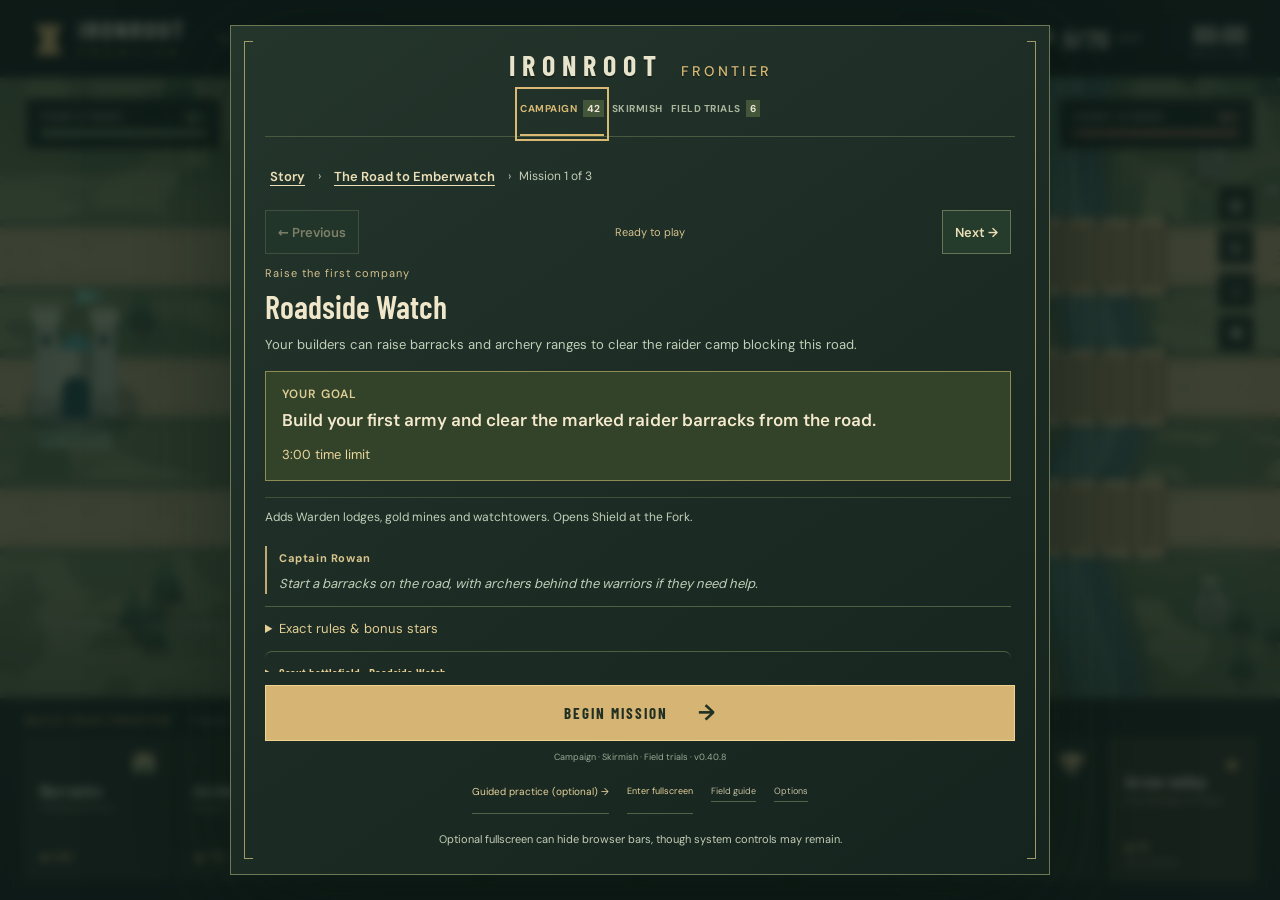
==== commit 26431ef1: "Publish validated browser runtime" ====
--- a/index.html
+++ b/index.html
@@ -1,5 +1,5 @@
 <!doctype html>
-<html lang="en" data-runtime-version="ironroot-v0.40.7">
+<html lang="en" data-runtime-version="ironroot-v0.40.8">
   <head>
     <meta charset="UTF-8" />
     <meta
@@ -437,7 +437,7 @@
           <p id="welcomeUpdateStatus" data-runtime-update-status role="status" aria-live="polite"></p>
           <button type="button" class="secondary-button" data-runtime-update-action aria-describedby="welcomeUpdateStatus">Update game</button>
         </div>
-        <p class="welcome-foot">Campaign · Skirmish · Field trials · v0.40.7</p>
+        <p class="welcome-foot">Campaign · Skirmish · Field trials · v0.40.8</p>
         <div class="welcome-links">
           <a class="text-button training-link" id="welcomeTraining" href="./training.html" aria-label="Optional guided practice. Learn without changing your saved battle">Guided practice (optional) →</a>
           <button class="text-button" id="welcomeFullscreen" type="button" data-fullscreen aria-pressed="false" aria-describedby="welcomeFullscreenStatus">Enter fullscreen</button>
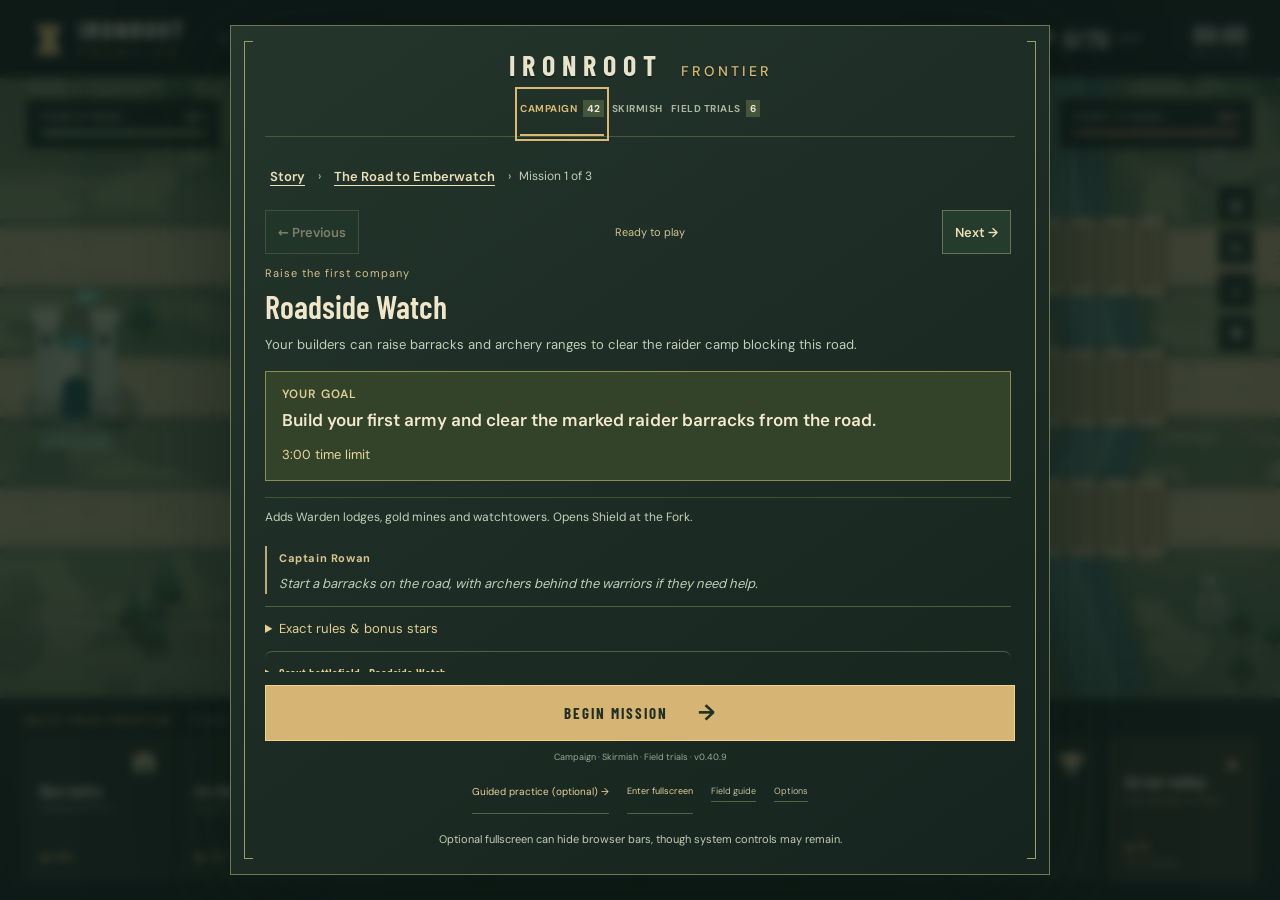
==== commit c9e904ac: "Publish validated browser runtime" ====
--- a/index.html
+++ b/index.html
@@ -1,5 +1,5 @@
 <!doctype html>
-<html lang="en" data-runtime-version="ironroot-v0.40.8">
+<html lang="en" data-runtime-version="ironroot-v0.40.9">
   <head>
     <meta charset="UTF-8" />
     <meta
@@ -35,6 +35,7 @@
           <div class="gold-block">
             <span class="coin">◆</span><b id="gold">420</b
             ><small id="income">+10 /s</small>
+            <span id="goldChange" class="gold-change hidden" aria-hidden="true"></span>
           </div>
           <div class="army-block">
             <span>⚑</span><b id="army">0/70</b><small>ARMY</small>
@@ -437,7 +438,7 @@
           <p id="welcomeUpdateStatus" data-runtime-update-status role="status" aria-live="polite"></p>
           <button type="button" class="secondary-button" data-runtime-update-action aria-describedby="welcomeUpdateStatus">Update game</button>
         </div>
-        <p class="welcome-foot">Campaign · Skirmish · Field trials · v0.40.8</p>
+        <p class="welcome-foot">Campaign · Skirmish · Field trials · v0.40.9</p>
         <div class="welcome-links">
           <a class="text-button training-link" id="welcomeTraining" href="./training.html" aria-label="Optional guided practice. Learn without changing your saved battle">Guided practice (optional) →</a>
           <button class="text-button" id="welcomeFullscreen" type="button" data-fullscreen aria-pressed="false" aria-describedby="welcomeFullscreenStatus">Enter fullscreen</button>
--- a/styles.css
+++ b/styles.css
@@ -172,8 +172,25 @@
   color: var(--muted);
 }
 .gold-block {
+  position: relative;
   color: var(--gold);
 }
+.gold-change {
+  position: absolute;
+  top: calc(100% + 4px);
+  left: 0;
+  z-index: 4;
+  pointer-events: none;
+  padding: 3px 6px;
+  border: 1px solid #8f794c;
+  border-radius: 4px;
+  background: #18251b;
+  color: #ffe0a3;
+  font: 600 12px/1.2 var(--font);
+  font-variant-numeric: tabular-nums;
+  white-space: nowrap;
+}
+.gold-change[data-kind='refund'] { color: #c4e5bf; border-color: #7f9e77; }
 .coin {
   font-size: 19px;
 }
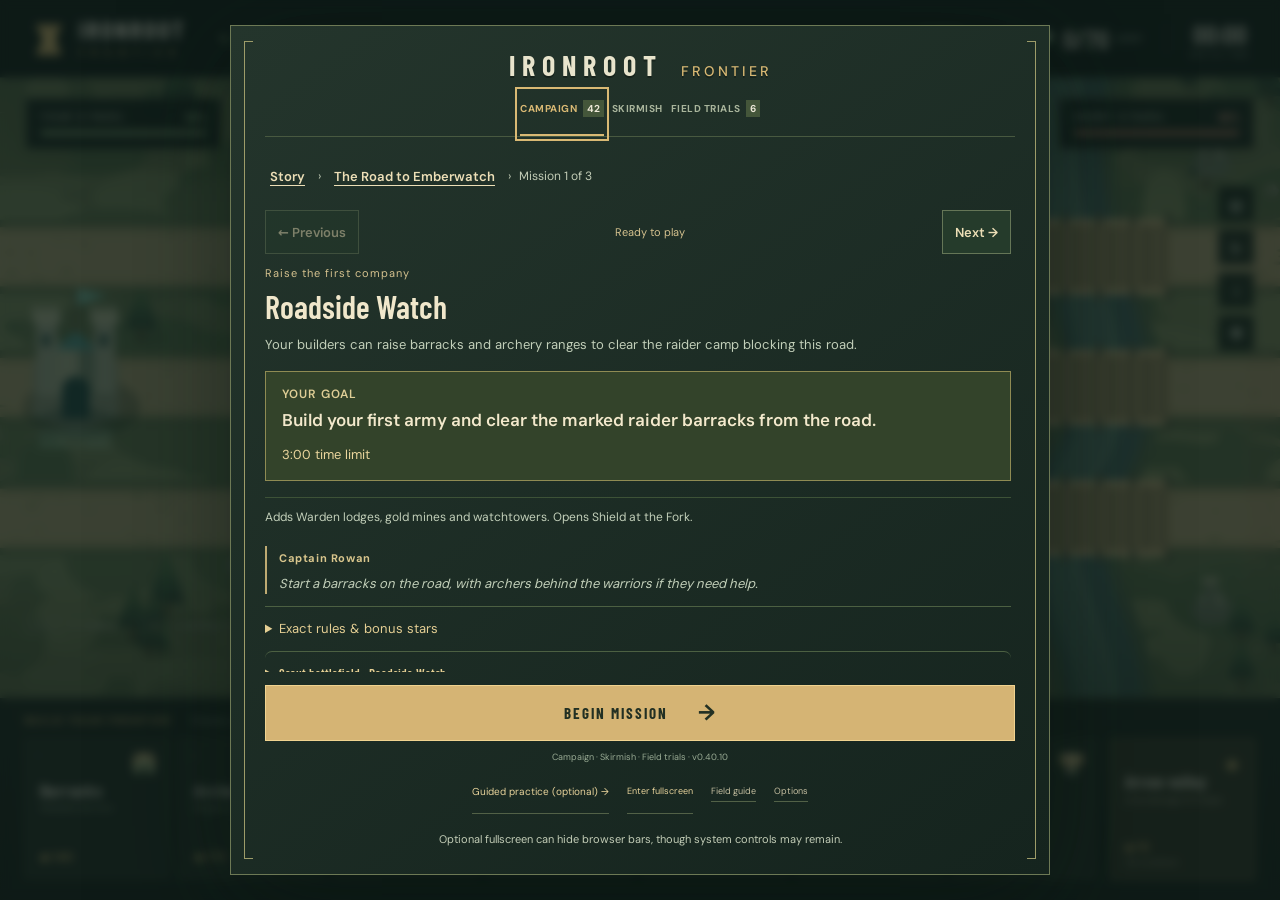
==== commit d022fb01: "Publish validated browser runtime" ====
--- a/index.html
+++ b/index.html
@@ -1,5 +1,5 @@
 <!doctype html>
-<html lang="en" data-runtime-version="ironroot-v0.40.9">
+<html lang="en" data-runtime-version="ironroot-v0.40.10">
   <head>
     <meta charset="UTF-8" />
     <meta
@@ -438,7 +438,7 @@
           <p id="welcomeUpdateStatus" data-runtime-update-status role="status" aria-live="polite"></p>
           <button type="button" class="secondary-button" data-runtime-update-action aria-describedby="welcomeUpdateStatus">Update game</button>
         </div>
-        <p class="welcome-foot">Campaign · Skirmish · Field trials · v0.40.9</p>
+        <p class="welcome-foot">Campaign · Skirmish · Field trials · v0.40.10</p>
         <div class="welcome-links">
           <a class="text-button training-link" id="welcomeTraining" href="./training.html" aria-label="Optional guided practice. Learn without changing your saved battle">Guided practice (optional) →</a>
           <button class="text-button" id="welcomeFullscreen" type="button" data-fullscreen aria-pressed="false" aria-describedby="welcomeFullscreenStatus">Enter fullscreen</button>
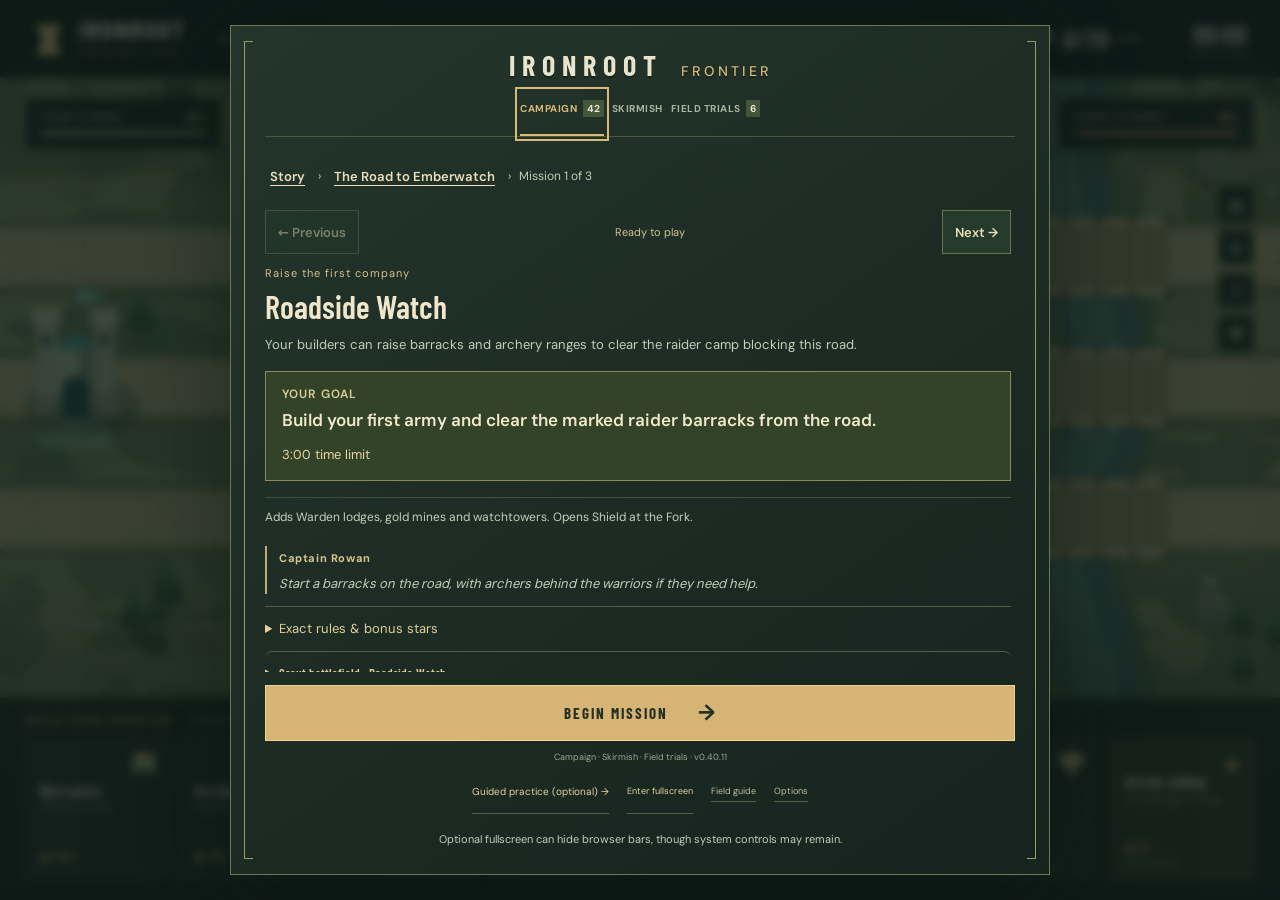
==== commit 82be55c3: "Publish validated browser runtime" ====
--- a/index.html
+++ b/index.html
@@ -1,5 +1,5 @@
 <!doctype html>
-<html lang="en" data-runtime-version="ironroot-v0.40.10">
+<html lang="en" data-runtime-version="ironroot-v0.40.11">
   <head>
     <meta charset="UTF-8" />
     <meta
@@ -438,7 +438,7 @@
           <p id="welcomeUpdateStatus" data-runtime-update-status role="status" aria-live="polite"></p>
           <button type="button" class="secondary-button" data-runtime-update-action aria-describedby="welcomeUpdateStatus">Update game</button>
         </div>
-        <p class="welcome-foot">Campaign · Skirmish · Field trials · v0.40.10</p>
+        <p class="welcome-foot">Campaign · Skirmish · Field trials · v0.40.11</p>
         <div class="welcome-links">
           <a class="text-button training-link" id="welcomeTraining" href="./training.html" aria-label="Optional guided practice. Learn without changing your saved battle">Guided practice (optional) →</a>
           <button class="text-button" id="welcomeFullscreen" type="button" data-fullscreen aria-pressed="false" aria-describedby="welcomeFullscreenStatus">Enter fullscreen</button>
--- a/styles.css
+++ b/styles.css
@@ -4130,6 +4130,14 @@
 .trial-targets .protected-health { grid-column: 1 / -1; }
 .trial-targets .protected-target[data-state='destroyed'] { border-color: #b7d991; background: #293c2c; }
 
+/* At narrow usable portrait widths, three authored names need two lines.
+   Keep full text and 44px hit targets inside the dock, not over navigation. */
+.app.protected-mobile.protected-portrait.narrow-targets { --mobile-dock: 98px; }
+.app.protected-mobile.protected-short-portrait.narrow-targets { --mobile-dock: 74px; }
+.protected-portrait.narrow-targets .protected-dock .objective-hud.protect-hud { grid-template-rows: 14px 14px 58px; }
+.protected-short-portrait.narrow-targets .protected-dock .objective-hud.protect-hud { grid-template-rows: 14px 58px; }
+.protected-portrait.narrow-targets .protected-target { padding: 4px 5px 7px; }
+
 /* Optional bridge setup and pause detail reuse the existing scrollable menus.
    In-play contribution occupies existing HUD text, with no new phone track. */
 .skirmish-bridge-label { display: flex; align-items: center; gap: 10px; min-height: 44px; margin-top: 8px; cursor: pointer; font-size: 13px; }
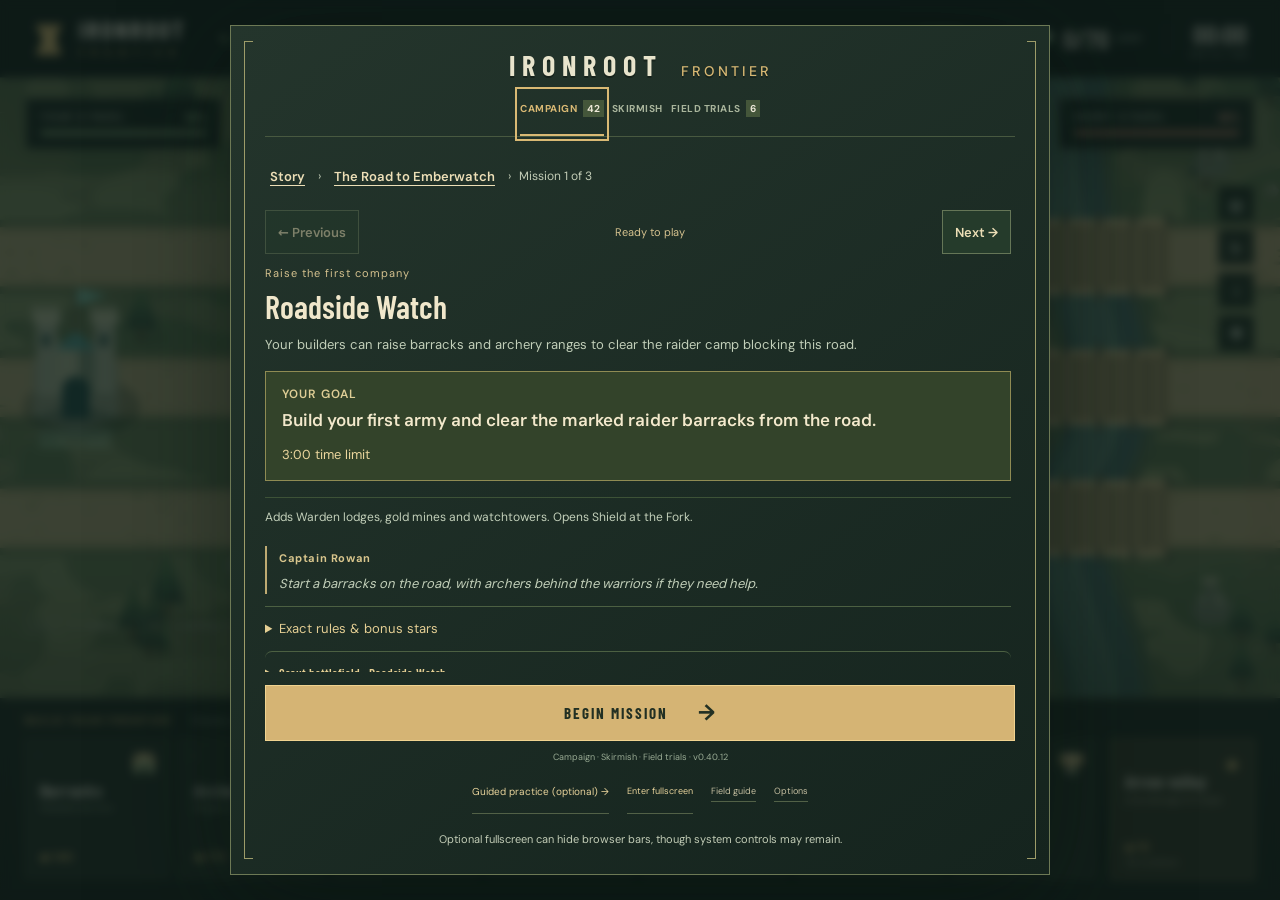
==== commit 3f718ec0: "Publish validated browser runtime" ====
--- a/index.html
+++ b/index.html
@@ -1,5 +1,5 @@
 <!doctype html>
-<html lang="en" data-runtime-version="ironroot-v0.40.11">
+<html lang="en" data-runtime-version="ironroot-v0.40.12">
   <head>
     <meta charset="UTF-8" />
     <meta
@@ -438,7 +438,7 @@
           <p id="welcomeUpdateStatus" data-runtime-update-status role="status" aria-live="polite"></p>
           <button type="button" class="secondary-button" data-runtime-update-action aria-describedby="welcomeUpdateStatus">Update game</button>
         </div>
-        <p class="welcome-foot">Campaign · Skirmish · Field trials · v0.40.11</p>
+        <p class="welcome-foot">Campaign · Skirmish · Field trials · v0.40.12</p>
         <div class="welcome-links">
           <a class="text-button training-link" id="welcomeTraining" href="./training.html" aria-label="Optional guided practice. Learn without changing your saved battle">Guided practice (optional) →</a>
           <button class="text-button" id="welcomeFullscreen" type="button" data-fullscreen aria-pressed="false" aria-describedby="welcomeFullscreenStatus">Enter fullscreen</button>
--- a/styles.css
+++ b/styles.css
@@ -4124,6 +4124,7 @@
 
 /* Three optional positions use the existing objective dock's reserved space. */
 .protected-targets.trial-targets { grid-template-columns: repeat(3, minmax(0, 1fr)); }
+.protected-targets.trial-targets:has(> .protected-target:nth-child(2):last-child) { grid-template-columns: repeat(2, minmax(0, 1fr)); }
 /* Two authored charts must not inherit the trial's three-position grid. */
 .protected-targets.charted-targets { grid-template-columns: repeat(2, minmax(0, 1fr)); }
 .trial-targets .protected-focus-hint { display: none; }
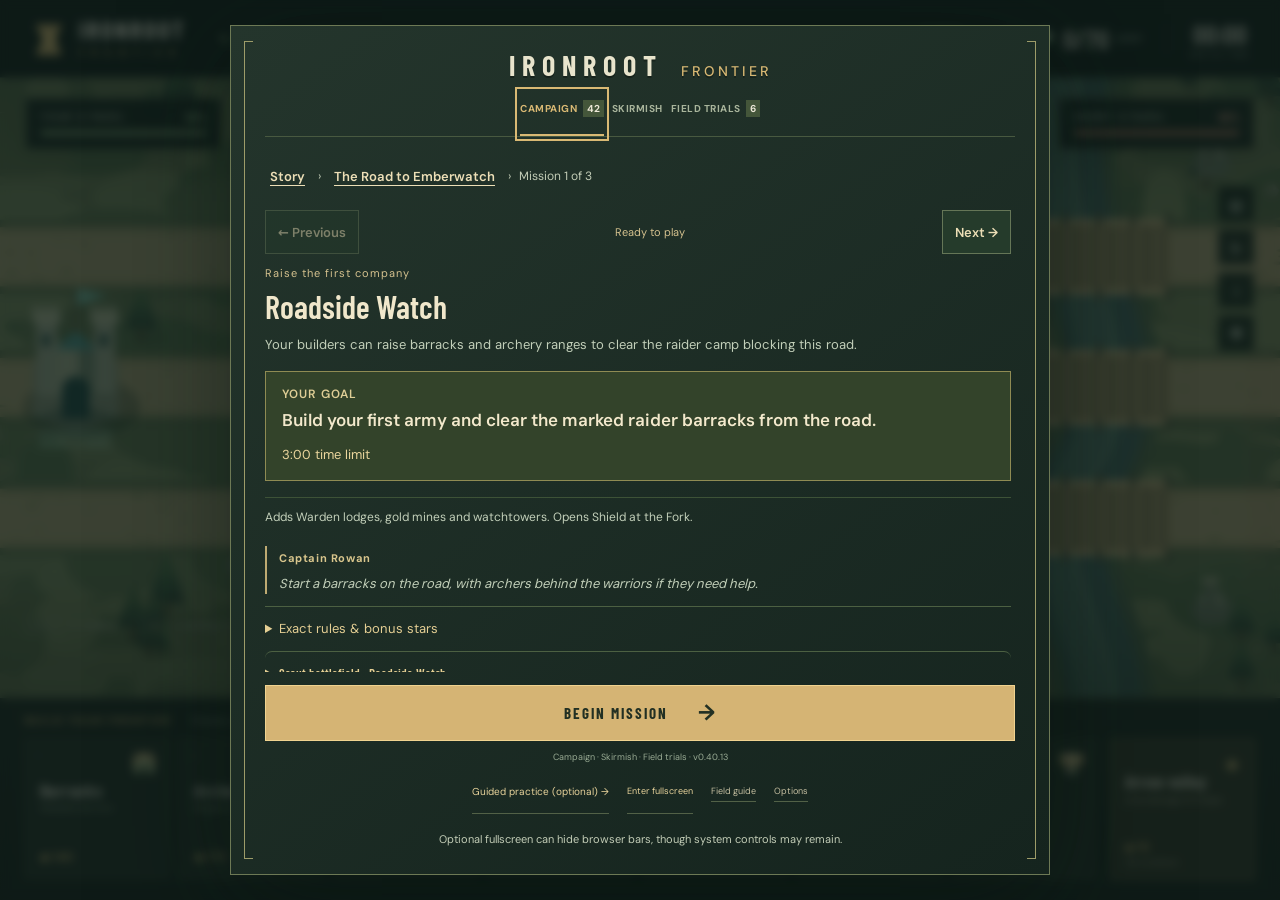
==== commit d215cda9: "Publish validated browser runtime" ====
--- a/index.html
+++ b/index.html
@@ -1,5 +1,5 @@
 <!doctype html>
-<html lang="en" data-runtime-version="ironroot-v0.40.12">
+<html lang="en" data-runtime-version="ironroot-v0.40.13">
   <head>
     <meta charset="UTF-8" />
     <meta
@@ -68,6 +68,7 @@
           </div>
         </div>
         <div id="objectiveHUD" class="objective-hud hidden" role="region" aria-label="Mission objectives">
+          <div id="objectiveContent" class="objective-content" role="region" aria-label="Objective details. Scroll to read more." tabindex="-1">
           <span id="objectiveIdentity" class="objective-identity hidden"></span>
           <b id="objectiveProgress"></b><span id="objectiveTime"></span>
           <div id="protectedTargets" class="protected-targets hidden" role="group" aria-label="Protected original structures; activate to focus camera"></div>
@@ -78,6 +79,7 @@
               <span id="minorReserveLocation" class="protected-focus-hint">Focus north</span>
             </button>
             <span id="minorReserveDescription" class="sr-only"></span>
+          </div>
           </div>
           <button id="compactBuild" class="compact-build" type="button" aria-controls="commandDeck" aria-expanded="false" aria-label="Open building controls">Build</button>
         </div>
@@ -438,7 +440,7 @@
           <p id="welcomeUpdateStatus" data-runtime-update-status role="status" aria-live="polite"></p>
           <button type="button" class="secondary-button" data-runtime-update-action aria-describedby="welcomeUpdateStatus">Update game</button>
         </div>
-        <p class="welcome-foot">Campaign · Skirmish · Field trials · v0.40.12</p>
+        <p class="welcome-foot">Campaign · Skirmish · Field trials · v0.40.13</p>
         <div class="welcome-links">
           <a class="text-button training-link" id="welcomeTraining" href="./training.html" aria-label="Optional guided practice. Learn without changing your saved battle">Guided practice (optional) →</a>
           <button class="text-button" id="welcomeFullscreen" type="button" data-fullscreen aria-pressed="false" aria-describedby="welcomeFullscreenStatus">Enter fullscreen</button>
--- a/styles.css
+++ b/styles.css
@@ -4131,14 +4131,6 @@
 .trial-targets .protected-health { grid-column: 1 / -1; }
 .trial-targets .protected-target[data-state='destroyed'] { border-color: #b7d991; background: #293c2c; }
 
-/* At narrow usable portrait widths, three authored names need two lines.
-   Keep full text and 44px hit targets inside the dock, not over navigation. */
-.app.protected-mobile.protected-portrait.narrow-targets { --mobile-dock: 98px; }
-.app.protected-mobile.protected-short-portrait.narrow-targets { --mobile-dock: 74px; }
-.protected-portrait.narrow-targets .protected-dock .objective-hud.protect-hud { grid-template-rows: 14px 14px 58px; }
-.protected-short-portrait.narrow-targets .protected-dock .objective-hud.protect-hud { grid-template-rows: 14px 58px; }
-.protected-portrait.narrow-targets .protected-target { padding: 4px 5px 7px; }
-
 /* Optional bridge setup and pause detail reuse the existing scrollable menus.
    In-play contribution occupies existing HUD text, with no new phone track. */
 .skirmish-bridge-label { display: flex; align-items: center; gap: 10px; min-height: 44px; margin-top: 8px; cursor: pointer; font-size: 13px; }
@@ -4300,3 +4292,50 @@
   .skirmish-mode #saveStatus { grid-column: 1 / -1; margin: 0; font-size: 12px; }
   .skirmish-mode #exportUnreadableBattle { grid-column: 1 / -1; min-height: 44px; }
 }
+
+/* Objective content owns its overflow. The fixed shell, Build, navigation and
+   teaching keep their existing budgets; text and cards never grow those rows. */
+.objective-content { display: contents; }
+.app.protected-mobile .protected-dock {
+  min-height: 0; min-width: 0; overflow: hidden; contain: layout paint;
+  border: 0; box-shadow: inset 0 1px #65745b;
+}
+.app.protected-mobile .protected-dock #objectiveHUD {
+  position: static; inset: auto; transform: none; width: auto; max-width: none;
+  height: 100%; min-height: 0; min-width: 0; margin: 0; padding: 0;
+  display: grid; grid-template-columns: minmax(0, 1fr); grid-template-rows: minmax(0, 1fr);
+  gap: 0; overflow: hidden; position: relative;
+}
+.app.protected-mobile .objective-content {
+  display: grid; grid-column: 1; grid-row: 1; grid-template-columns: minmax(0,3fr) minmax(0,2fr);
+  grid-template-rows: max-content; grid-auto-rows: max-content; align-content: start;
+  gap: 2px 6px; padding: 3px 14px 4px 6px; height: 100%; min-height: 0; min-width: 0;
+  overflow-y: auto; overflow-x: hidden; contain: layout paint; pointer-events: auto;
+  overscroll-behavior: contain; touch-action: pan-y pinch-zoom; scrollbar-width: thin;
+  scrollbar-color: #b8ae74 #14251e; scroll-padding: 3px;
+}
+.objective-content:focus-visible { outline: 2px solid var(--gold); outline-offset: -2px; }
+.protected-mobile .objective-content #objectiveProgress,
+.protected-mobile .objective-content #objectiveTime,
+.protected-mobile .objective-content .objective-identity,
+.protected-mobile .objective-content .protected-name,
+.protected-mobile .objective-content .protected-health { min-width: 0; max-width: 100%; white-space: normal; overflow-wrap: anywhere; }
+.protected-mobile .objective-content :is(div,span,b,p) { min-width: 0; max-width: 100%; white-space: normal; overflow-wrap: anywhere; }
+.protected-mobile .objective-content .protected-targets { align-self: start; }
+.protected-mobile .objective-content .protected-target { padding: 4px 5px 7px; }
+.app.protected-mobile.protected-short-portrait .objective-content { padding-block: 1px; row-gap: 1px; }
+.app.protected-mobile.protected-short-portrait.mobile-ordinary .objective-content { padding-block: 4px; }
+.app.protected-mobile.protected-short-portrait .objective-content .objective-identity { display: block; grid-column: 1 / -1; grid-row: 3; }
+.app.protected-mobile.protected-short-portrait.mobile-ordinary .objective-content .objective-identity { grid-row: 2; }
+.app.protected-mobile.protected-landscape:not(.protected-sidebar) .protected-dock #objectiveHUD {
+  grid-template-columns: minmax(0, 1fr) 52px; gap: 6px; padding-right: 6px;
+}
+.protected-mobile.protected-landscape:not(.protected-sidebar) .objective-content { grid-template-columns: minmax(120px,1fr) minmax(0,2fr); }
+.protected-mobile.protected-landscape:not(.protected-sidebar) .objective-content .protected-targets,
+.protected-mobile.protected-landscape:not(.protected-sidebar) .objective-content .minor-reserve-hud { grid-column: 2; grid-row: 1 / 4; }
+.app.protected-mobile.protected-landscape:not(.protected-sidebar) .objective-hud > .compact-build { grid-column: 2; grid-row: 1; align-self: center; }
+.protected-mobile .objective-hud.objectives-scrollable::after {
+  content: '↕'; position: absolute; right: 1px; bottom: 1px; width: 12px;
+  font: 700 14px/18px sans-serif; color: #f2d88f; text-align: center; pointer-events: none;
+}
+.protected-mobile.protected-landscape:not(.protected-sidebar) .objective-hud.objectives-scrollable::after { right: 65px; }
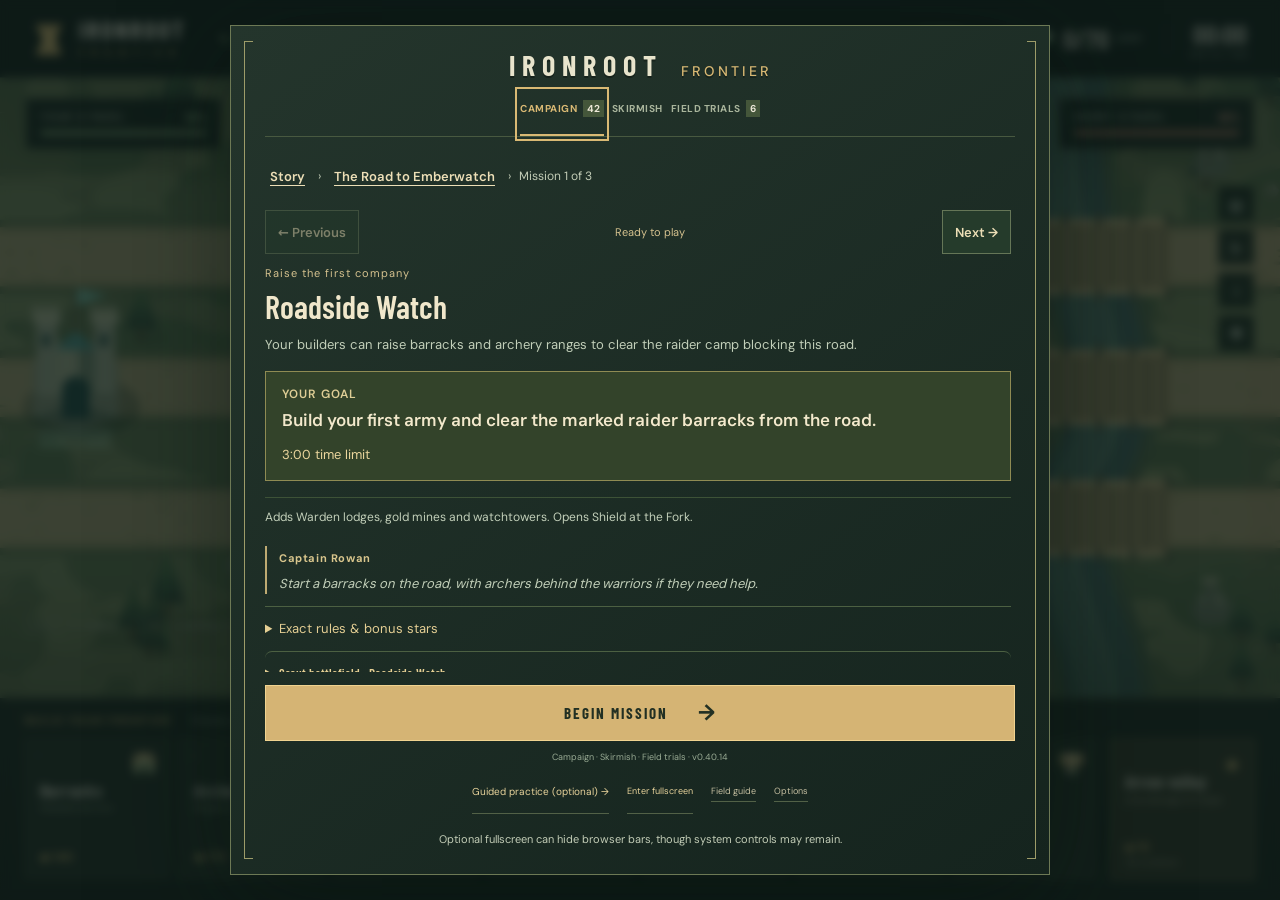
==== commit 54280dbf: "Publish validated browser runtime" ====
--- a/index.html
+++ b/index.html
@@ -1,5 +1,5 @@
 <!doctype html>
-<html lang="en" data-runtime-version="ironroot-v0.40.13">
+<html lang="en" data-runtime-version="ironroot-v0.40.14">
   <head>
     <meta charset="UTF-8" />
     <meta
@@ -440,7 +440,7 @@
           <p id="welcomeUpdateStatus" data-runtime-update-status role="status" aria-live="polite"></p>
           <button type="button" class="secondary-button" data-runtime-update-action aria-describedby="welcomeUpdateStatus">Update game</button>
         </div>
-        <p class="welcome-foot">Campaign · Skirmish · Field trials · v0.40.13</p>
+        <p class="welcome-foot">Campaign · Skirmish · Field trials · v0.40.14</p>
         <div class="welcome-links">
           <a class="text-button training-link" id="welcomeTraining" href="./training.html" aria-label="Optional guided practice. Learn without changing your saved battle">Guided practice (optional) →</a>
           <button class="text-button" id="welcomeFullscreen" type="button" data-fullscreen aria-pressed="false" aria-describedby="welcomeFullscreenStatus">Enter fullscreen</button>
